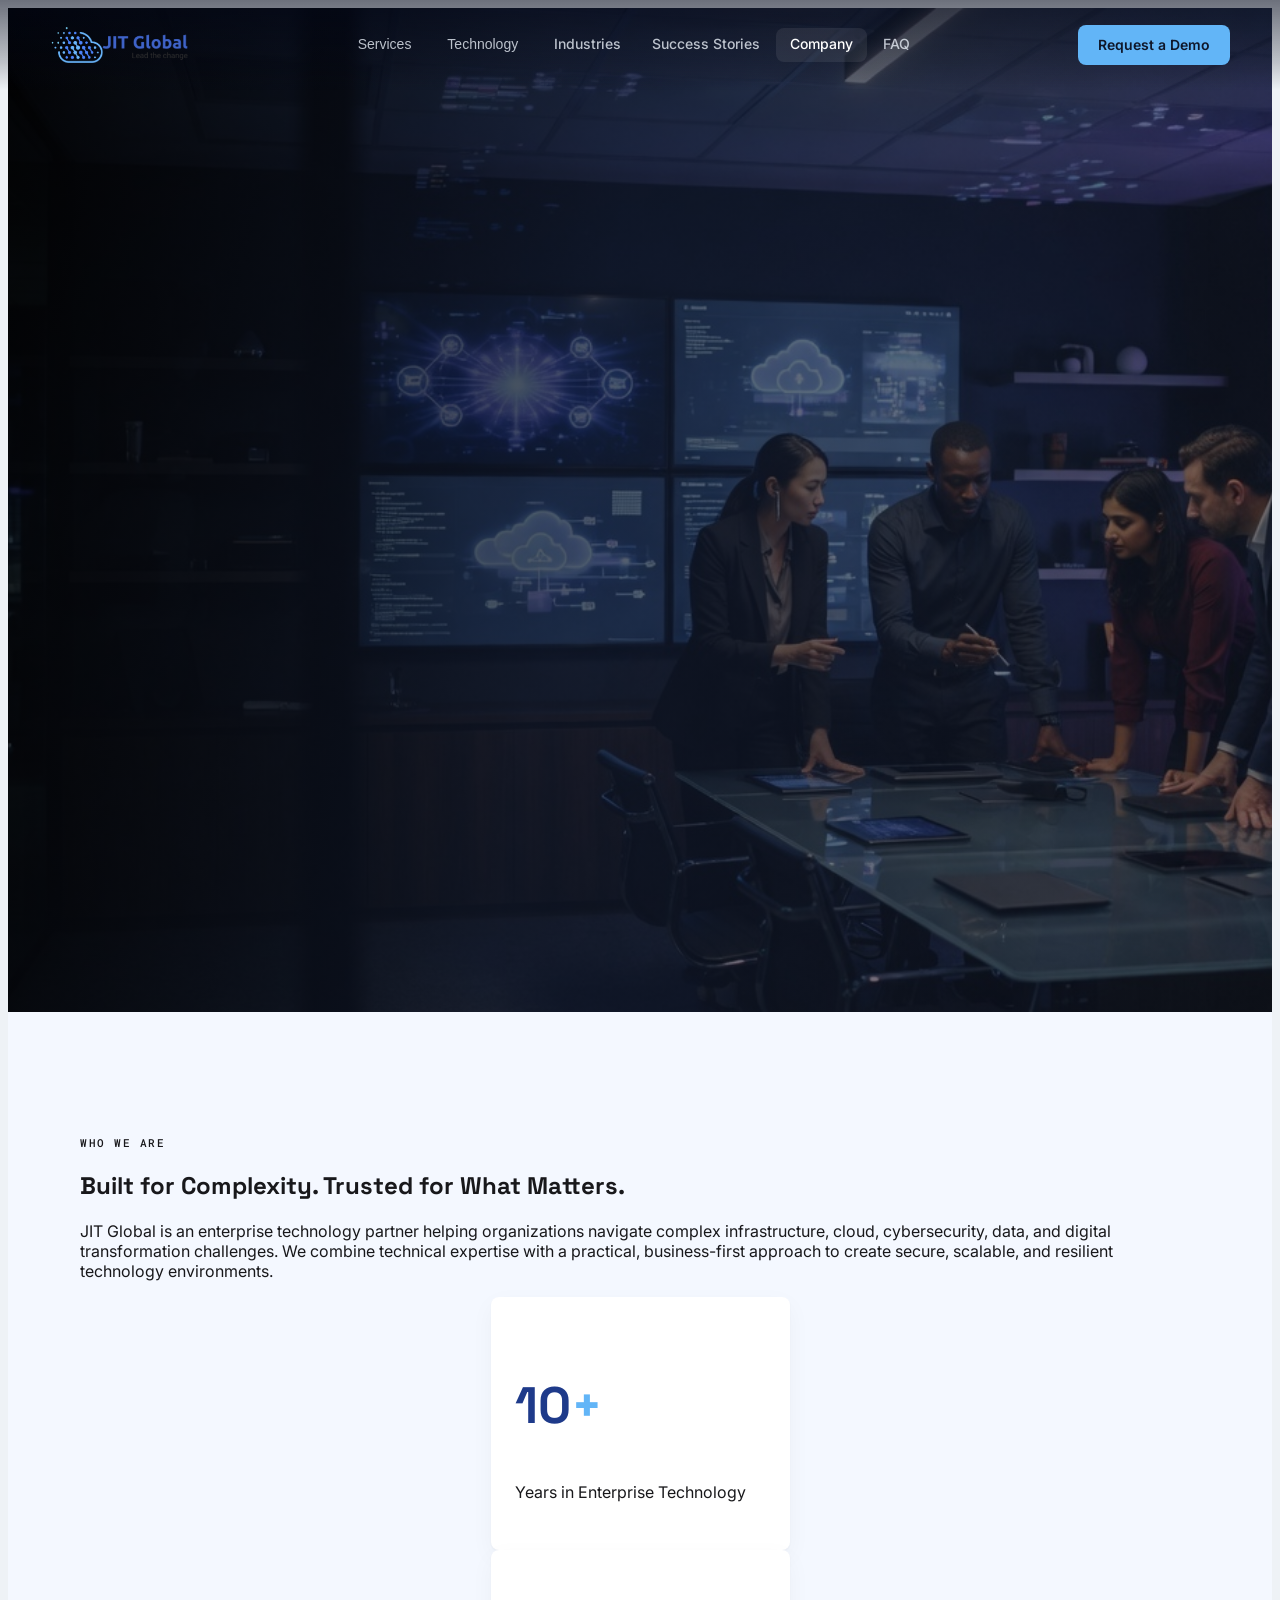
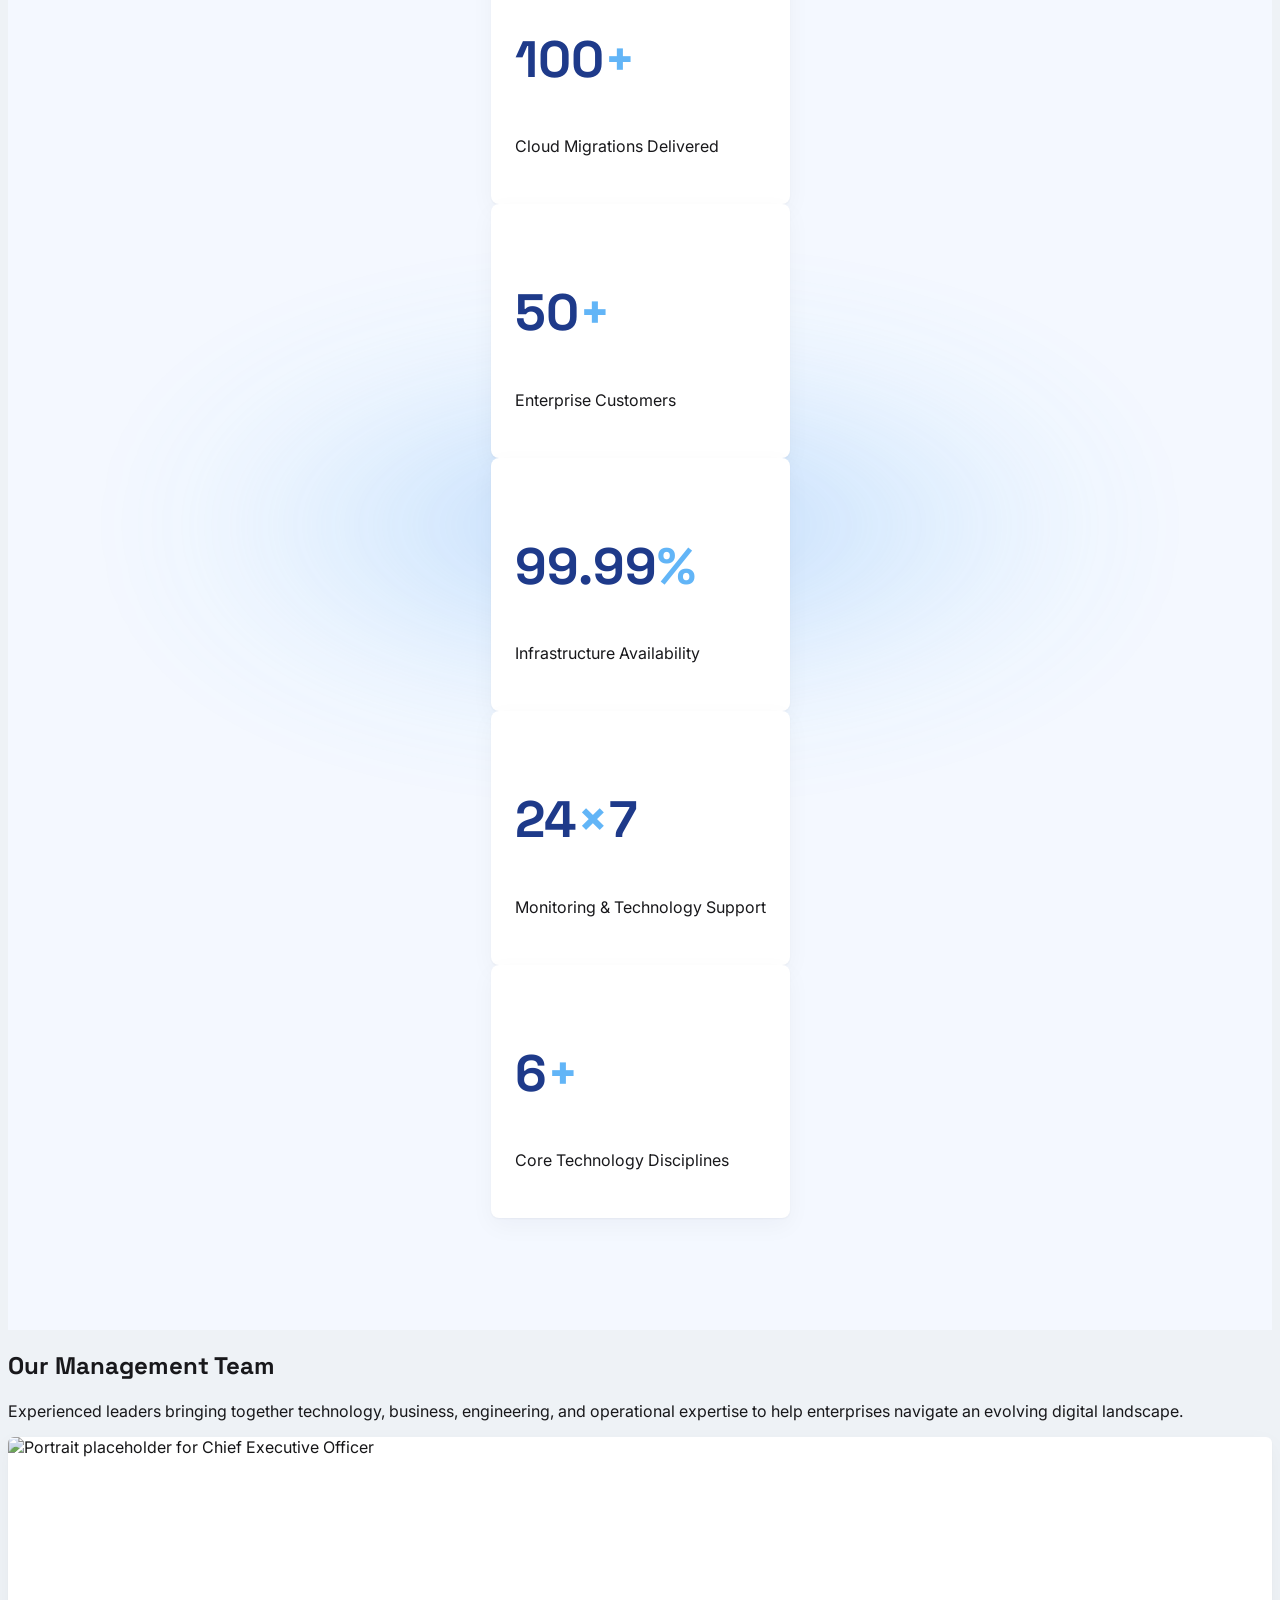
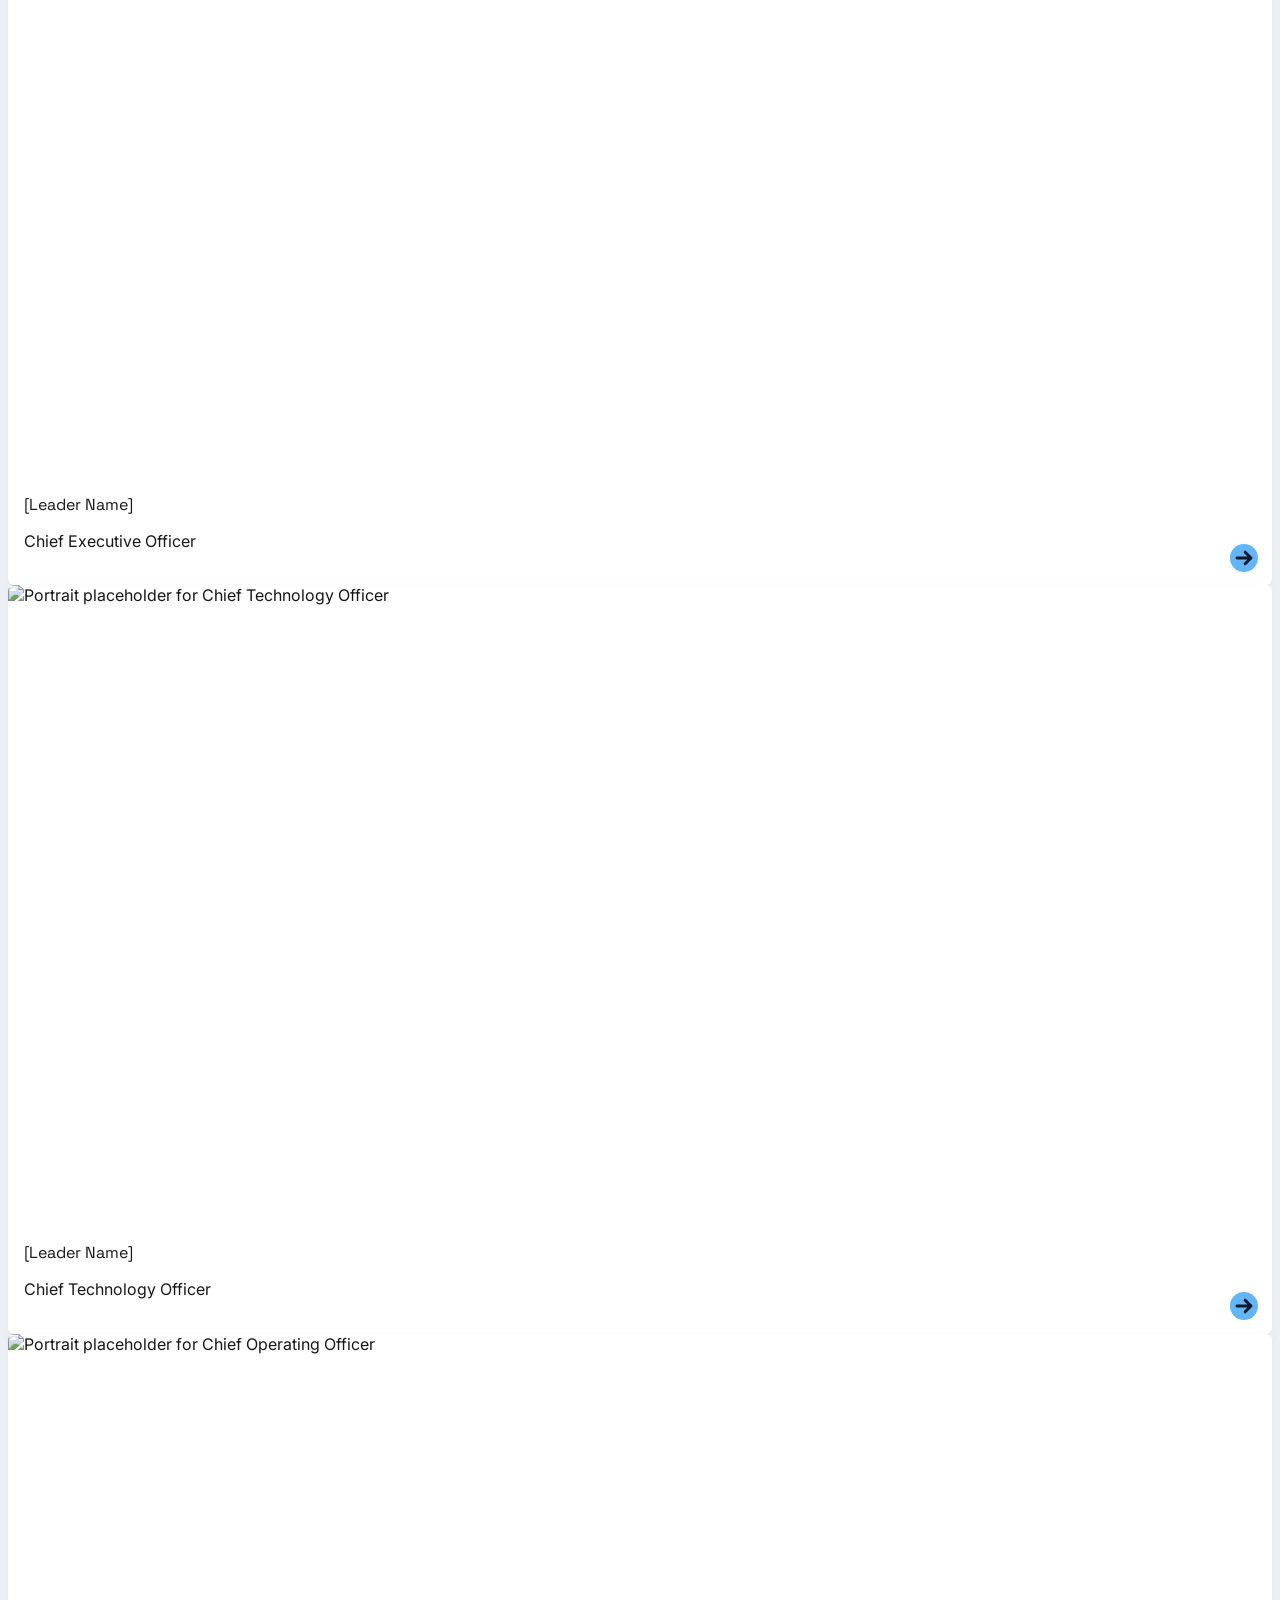
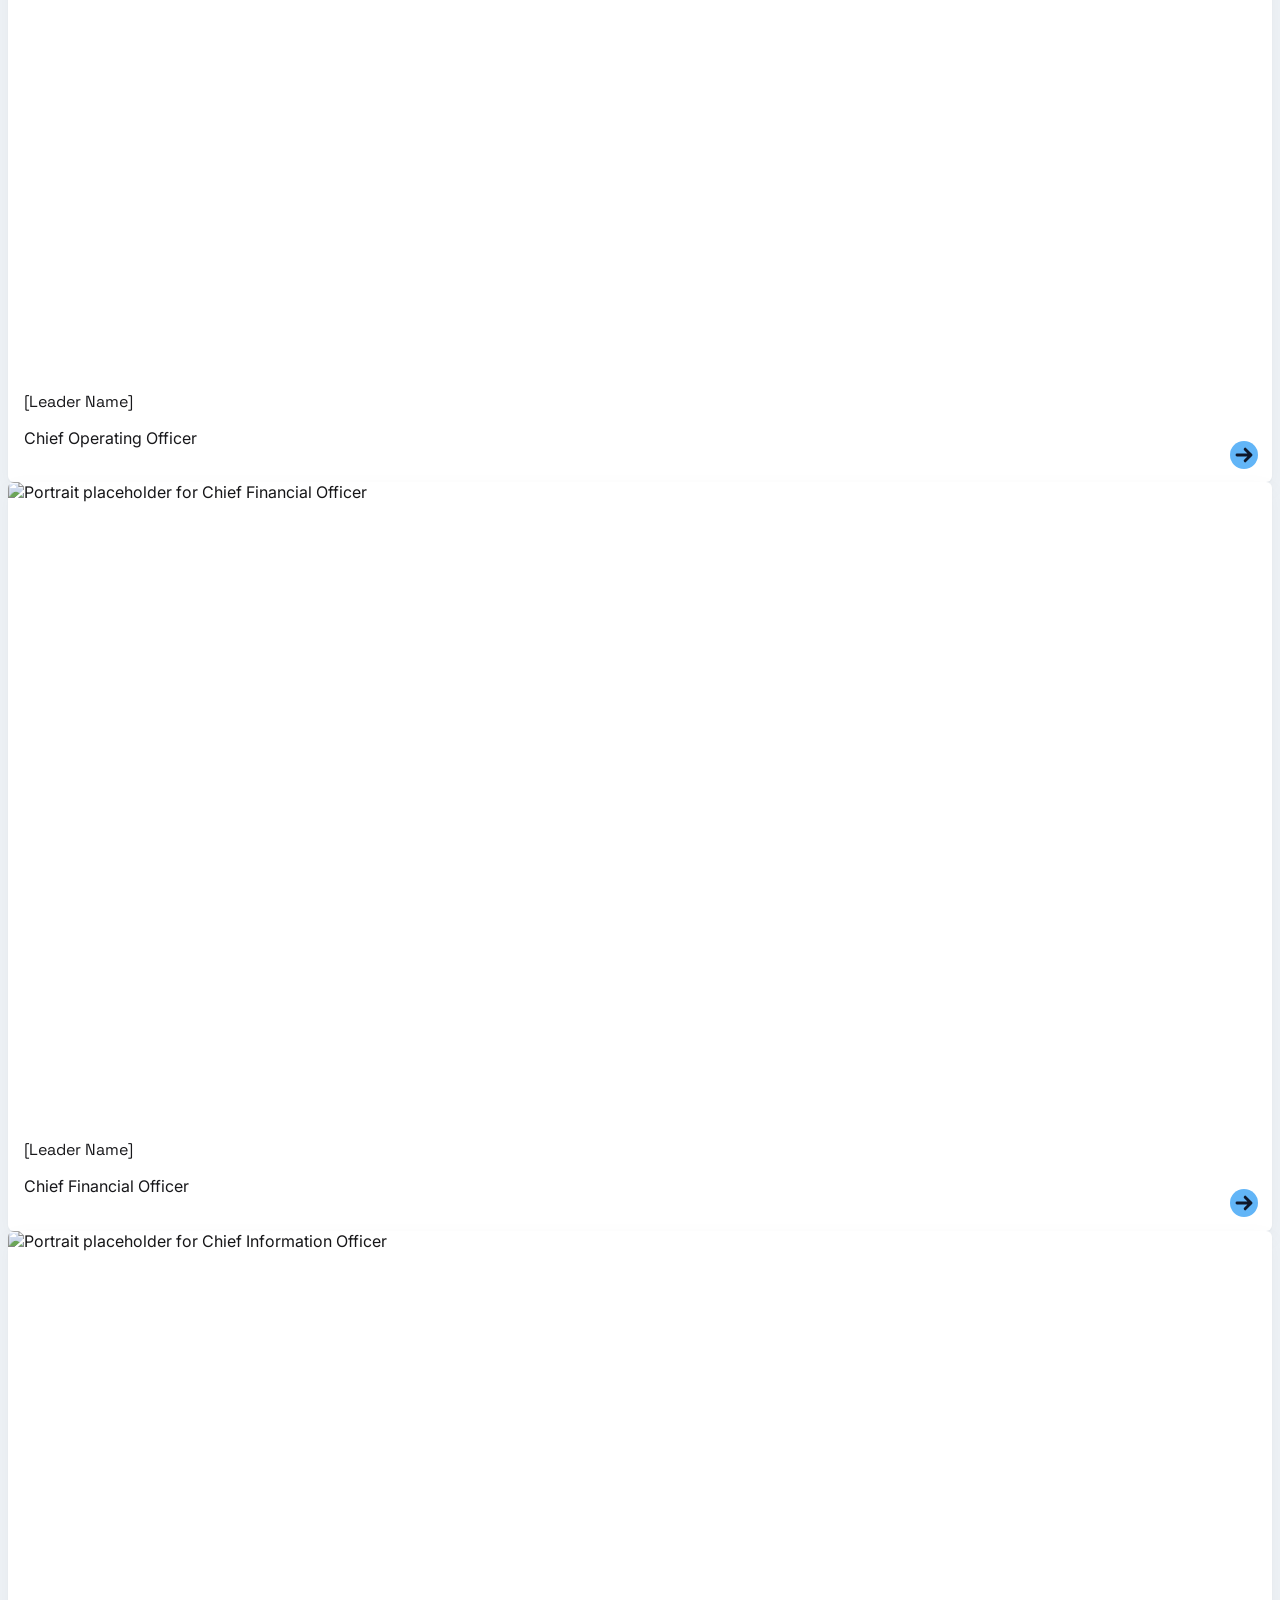
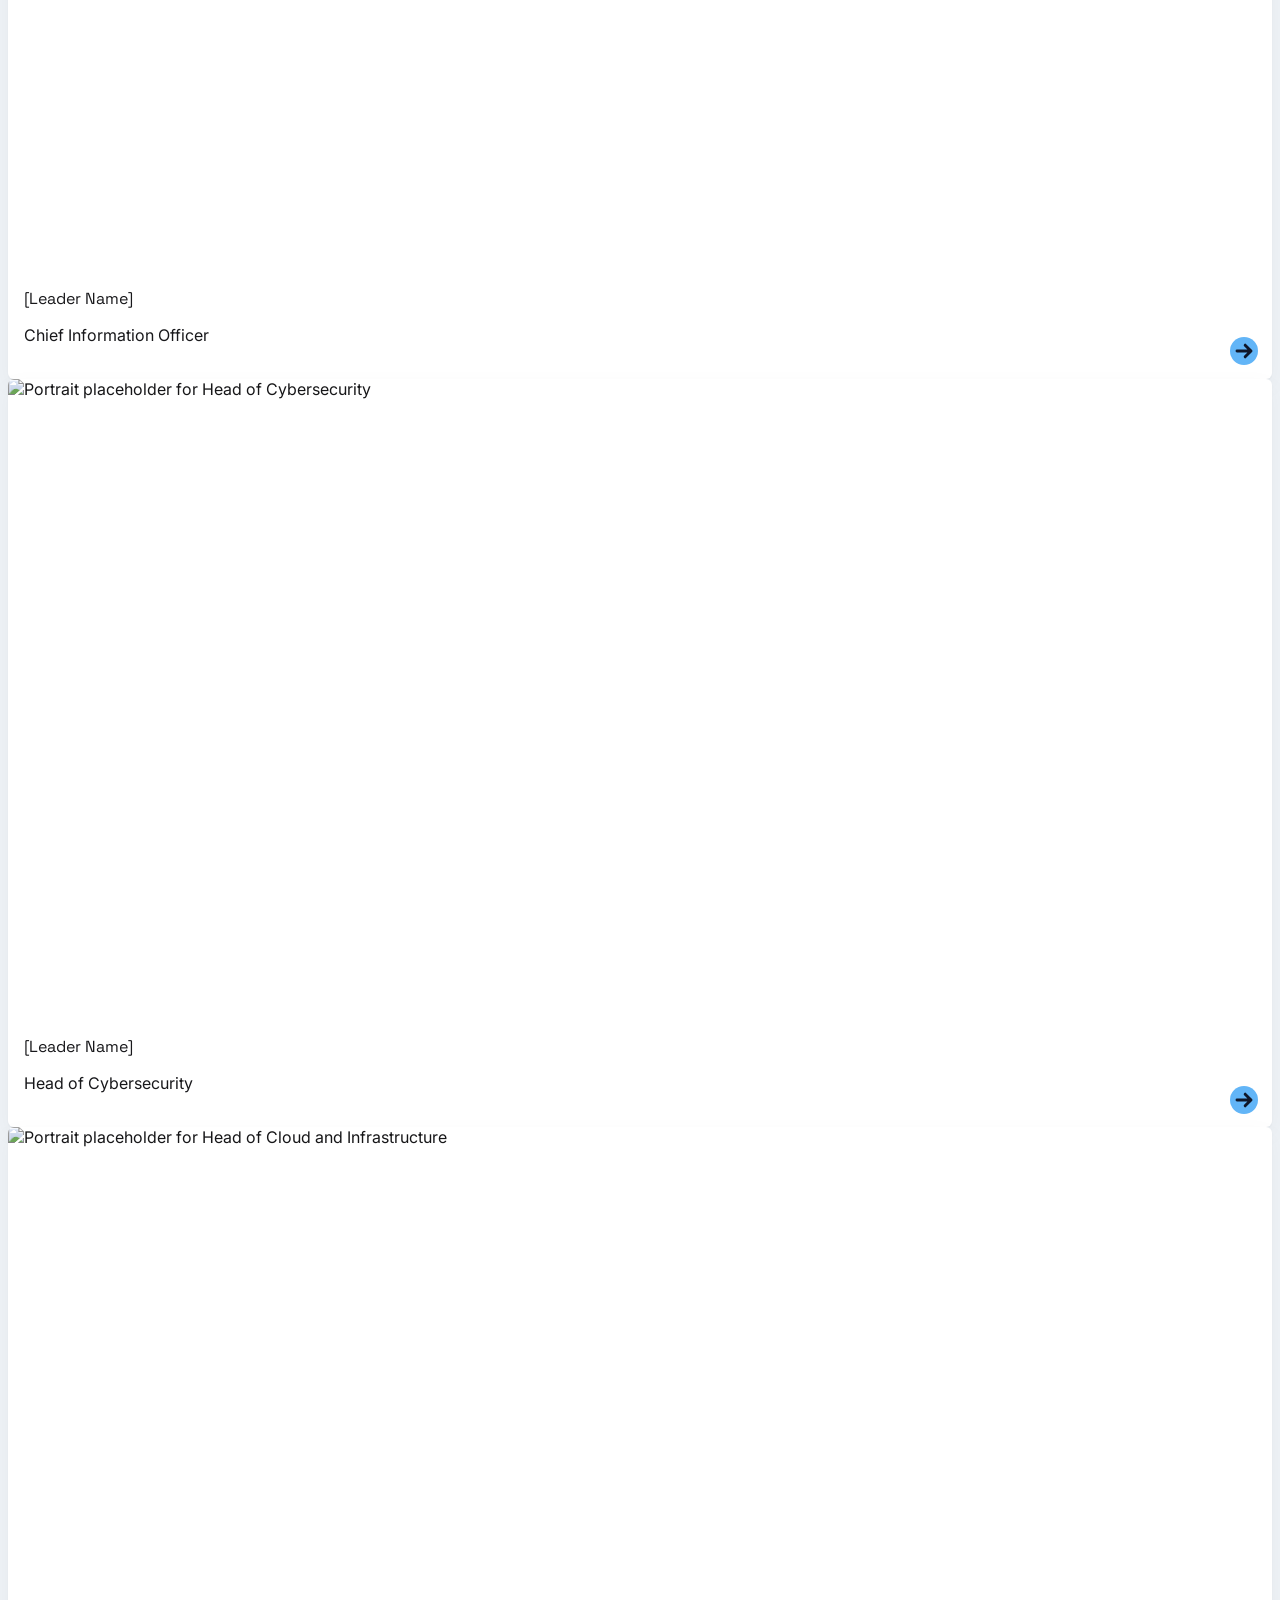
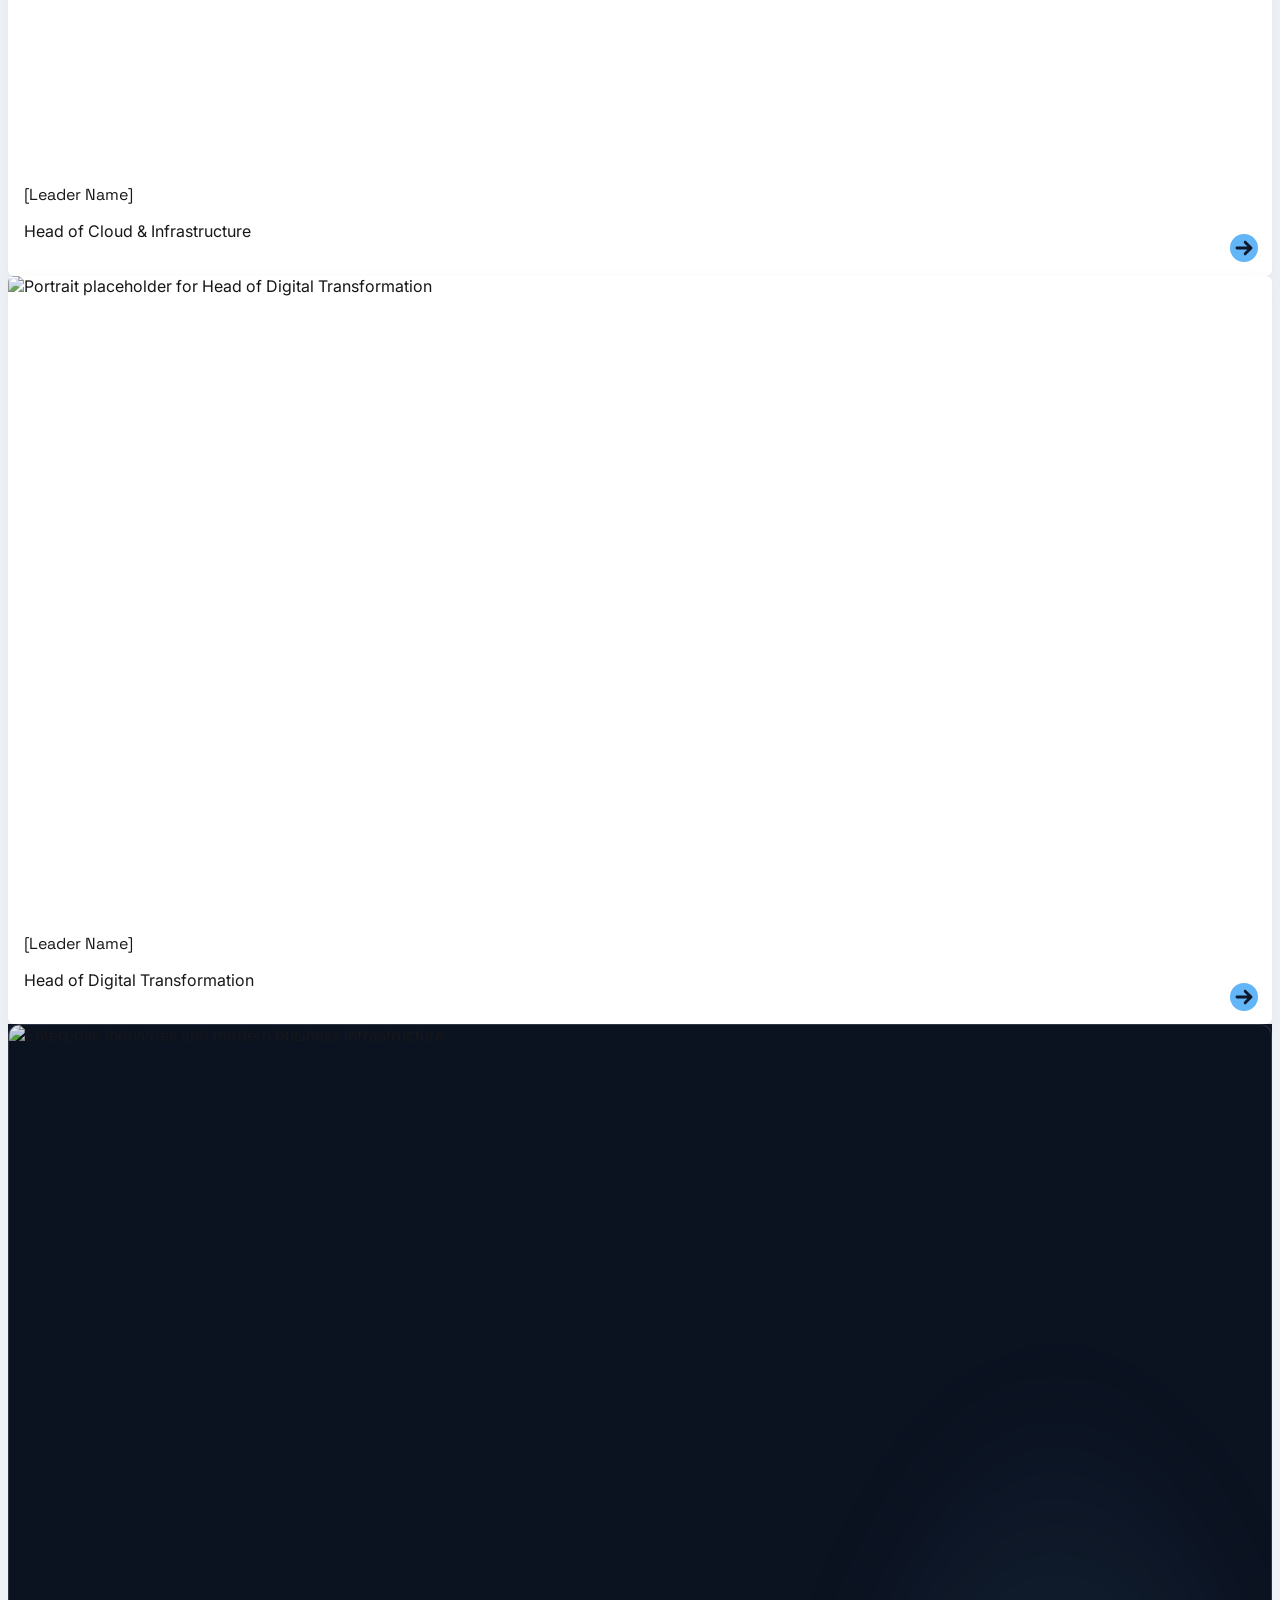
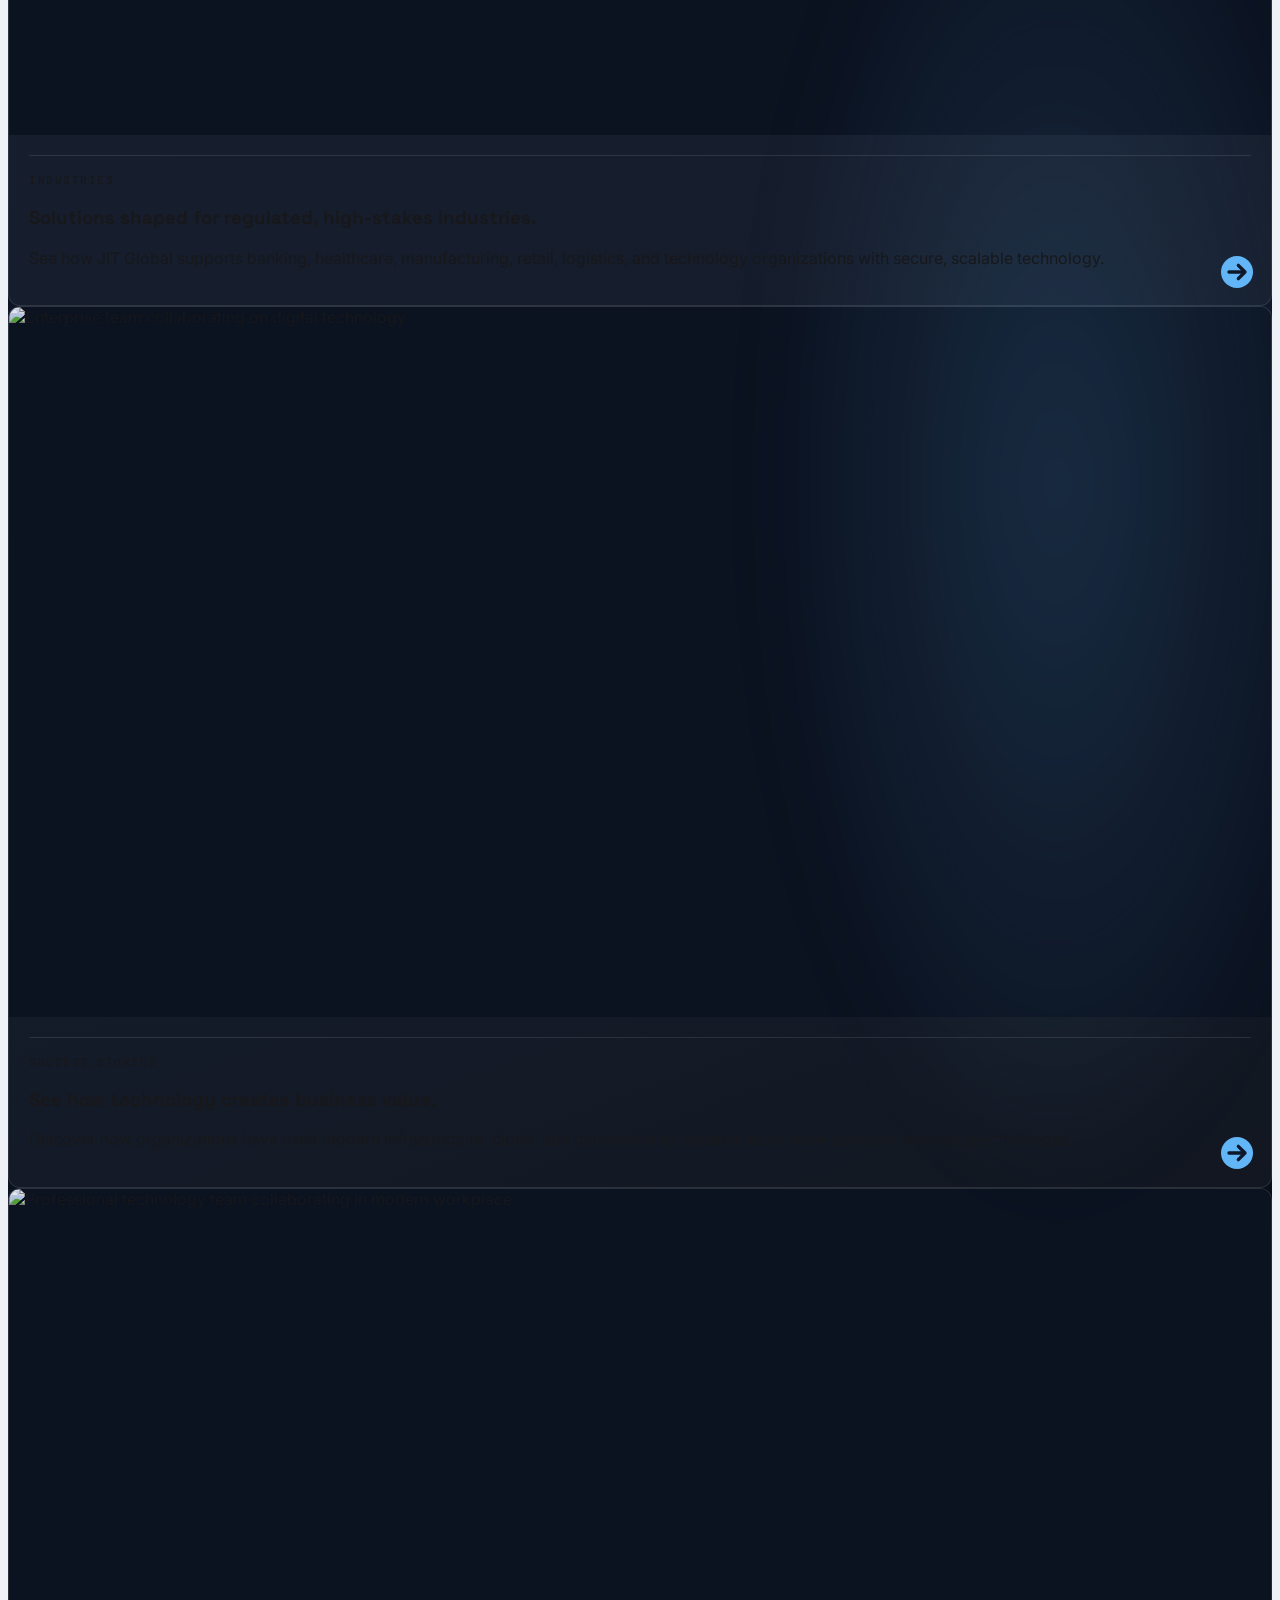
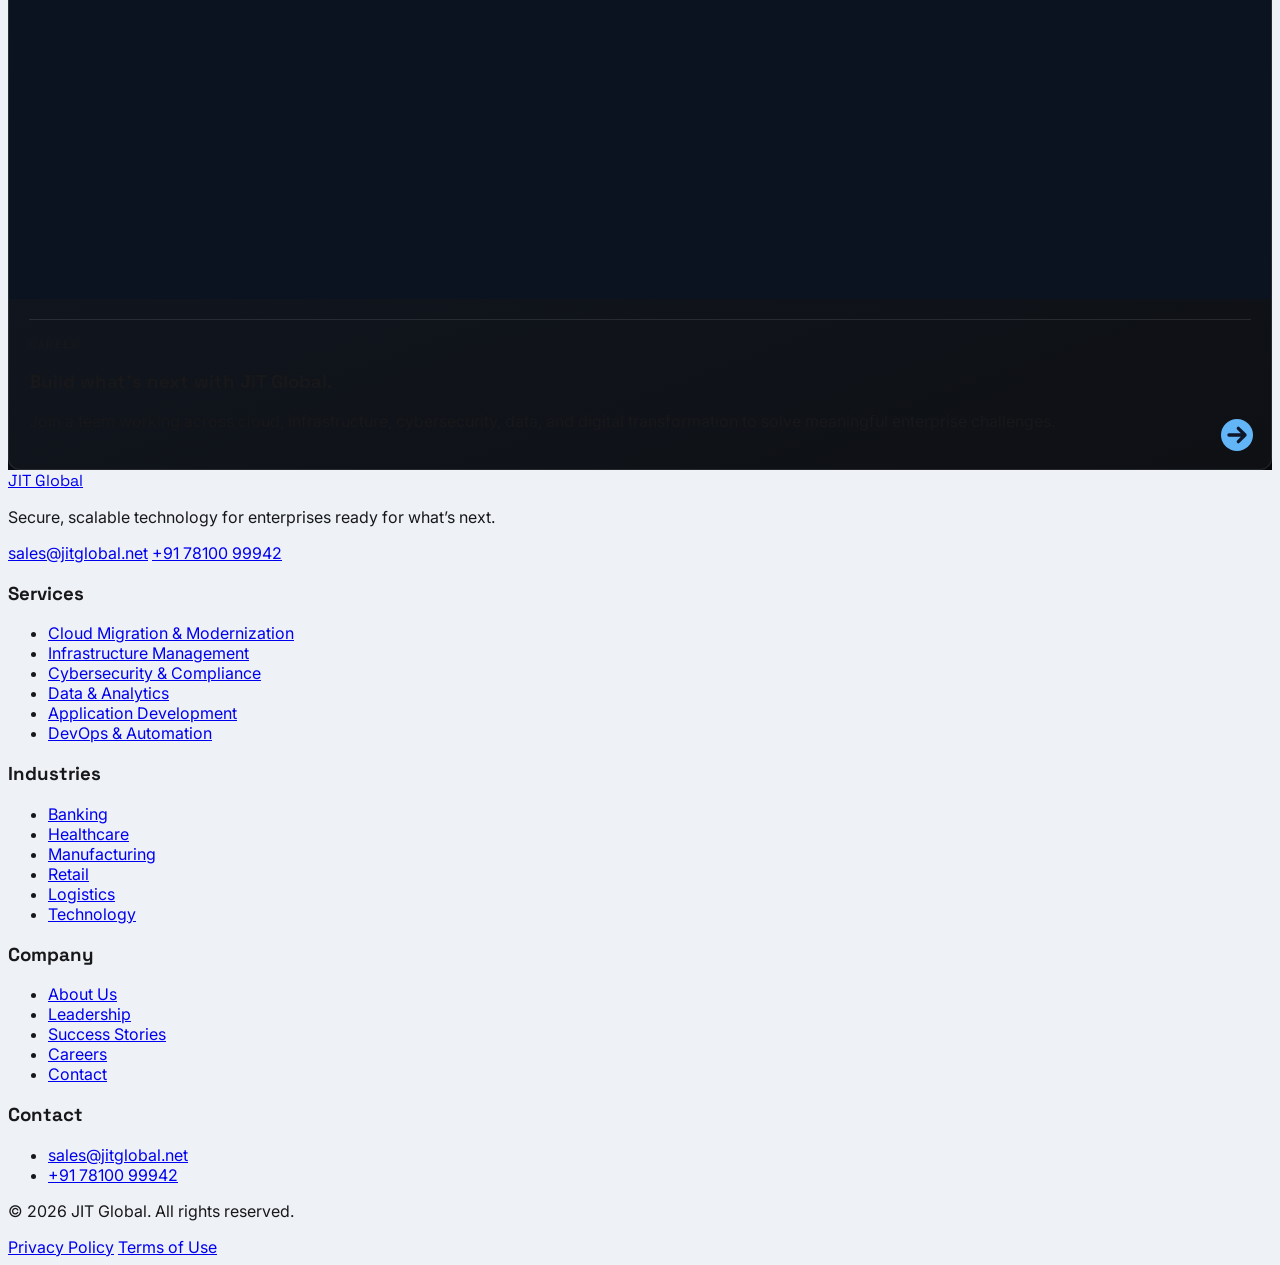
==== about.html @ a35aa620 "Add Technology mega menu and AWS Cloud Solutions page from reference build" ====
<!DOCTYPE html>
<html lang="en" class="scroll-smooth">
<head>
  <meta charset="UTF-8" />
  <meta name="viewport" content="width=device-width, initial-scale=1.0" />
  <title>About Us | JIT Global</title>
  <meta name="description" content="JIT Global helps enterprises modernize infrastructure, strengthen security, embrace cloud technologies, and build scalable digital environments designed for long-term growth." />
  <link rel="canonical" href="about.html" />
  <link rel="preconnect" href="https://fonts.googleapis.com" />
  <link rel="preconnect" href="https://fonts.gstatic.com" crossorigin />
  <link href="https://fonts.googleapis.com/css2?family=Inter:wght@400;500;600;700&family=Roboto+Mono:wght@400;500;600&family=Space+Grotesk:wght@500;600;700&display=swap" rel="stylesheet" />
  <script src="https://cdn.tailwindcss.com"></script>
  <script>
    tailwind.config = {
      theme: {
        extend: {
          colors: {
            accent: { DEFAULT: '#62B5F7', hover: '#4AA3E8' },
            cloud: { deep: '#1E3A8A', dark: '#0F172A' },
            gray: {
              50: '#F4F4F5', 100: '#E4E4E7', 200: '#D4D4D8', 300: '#A1A1AA',
              400: '#71717A', 500: '#52525B', 600: '#3F3F46', 700: '#27272A',
              800: '#18181B', 900: '#09090B',
            },
          },
          fontFamily: {
            display: ['"Space Grotesk"', 'system-ui', 'sans-serif'],
            sans: ['Inter', 'system-ui', 'sans-serif'],
            mono: ['"Roboto Mono"', 'ui-monospace', 'monospace'],
          },
          borderRadius: { btn: '6px', card: '8px' },
          maxWidth: { container: '1120px' },
        },
      },
    };
  </script>
  <style>
    body {
      font-family: Inter, system-ui, sans-serif;
      color: #18181B;
      background: #EEF2F6;
      -webkit-font-smoothing: antialiased;
    }
    h1,h2,h3,.font-display { font-family: "Space Grotesk", system-ui, sans-serif; }
    .eyebrow {
      font-family: "Roboto Mono", ui-monospace, monospace;
      font-size: 11px; font-weight: 500; letter-spacing: 0.14em; text-transform: uppercase;
    }

    #navbar {
      position: fixed; inset-inline: 0; top: 0; z-index: 50; pointer-events: none;
      transition: background .3s, border-color .3s, box-shadow .3s;
      background: transparent; border-bottom: 1px solid transparent;
    }
    #navbar.nav-scrolled {
      background: rgba(15,23,42,0.9); backdrop-filter: blur(14px); -webkit-backdrop-filter: blur(14px);
      border-bottom-color: rgba(98,181,247,0.14);
      box-shadow: 0 8px 28px rgba(2,6,23,0.28);
    }
    #navbar .nav-shell {
      pointer-events: auto; max-width: 1120px; margin: 0 auto; height: 4.15rem;
      padding: 0 1.25rem; display: flex; align-items: center; justify-content: space-between; gap: 1rem;
    }
    #navbar .nav-brand {
      display: inline-flex; align-items: center; gap: .5rem;
      font-family: "Space Grotesk", sans-serif; font-weight: 700; font-size: 1.05rem;
      color: #fff; text-decoration: none;
    }
    #navbar .nav-brand img { height: 2rem; width: auto; }
    #navbar .nav-center { display: none; flex: 1; justify-content: center; }
    #navbar .nav-links { display: inline-flex; align-items: center; gap: .1rem; }
    #navbar .nav-link {
      padding: .45rem .8rem; font-size: .875rem; font-weight: 500; color: rgba(255,255,255,.78);
      text-decoration: none; border-radius: 6px; position: relative;
    }
    #navbar .nav-link:hover { color: #fff; background: rgba(255,255,255,.08); }
    #navbar .nav-link.is-active { color: #fff; font-weight: 600; }
    #navbar .nav-link.is-active::after {
      content: ''; position: absolute; left: .8rem; right: .8rem; bottom: .15rem;
      height: 2px; background: #62B5F7; border-radius: 1px;
    }
    #navbar .nav-actions { display: flex; align-items: center; gap: .5rem; }
    #navbar .nav-ghost {
      display: none; align-items: center; height: 2.35rem; padding: 0 1rem; border-radius: 6px;
      border: 1px solid rgba(255,255,255,.3); font-size: .8125rem; font-weight: 600;
      color: #fff; text-decoration: none;
    }
    #navbar .nav-ghost:hover { border-color: #fff; background: rgba(255,255,255,.06); }
    #navbar .nav-cta {
      display: none; align-items: center; height: 2.35rem; padding: 0 1.1rem; border-radius: 6px;
      background: #62B5F7; color: #0F172A; font-size: .8125rem; font-weight: 600; text-decoration: none;
    }
    #navbar .nav-cta:hover { background: #4AA3E8; }
    #navbar .nav-mobile-toggle {
      display: inline-flex; width: 2.35rem; height: 2.35rem; align-items: center; justify-content: center;
      border-radius: 6px; border: 1px solid rgba(255,255,255,.25); background: transparent; color: #fff; cursor: pointer;
    }
    @media (min-width: 768px) { #navbar .nav-ghost, #navbar .nav-cta { display: inline-flex; } }
    @media (min-width: 1024px) { #navbar .nav-center { display: flex; } #navbar .nav-mobile-toggle { display: none; } }

    #mobile-menu {
      pointer-events: auto; background: #0B1220; border-top: 1px solid rgba(255,255,255,.08);
      max-height: 0; overflow: hidden; opacity: 0; transition: max-height .3s, opacity .25s;
    }
    #mobile-menu.open { max-height: 70vh; opacity: 1; }
    #mobile-menu[hidden] { display: none !important; }
    @media (min-width: 1024px) { #mobile-menu { display: none !important; } }
    #mobile-menu a {
      display: block; padding: .7rem 1.25rem; font-size: .9375rem; font-weight: 500;
      color: rgba(226,232,240,.9); text-decoration: none;
    }
    #mobile-menu a.is-active { color: #62B5F7; }

    .btn-primary {
      display: inline-flex; align-items: center; justify-content: center; gap: .4rem;
      border-radius: 6px; padding: .8rem 1.35rem; font-size: .9rem; font-weight: 600;
      background: #62B5F7; color: #0F172A; text-decoration: none; border: 0; cursor: pointer;
      transition: background .2s, transform .15s;
    }
    .btn-primary:hover { background: #4AA3E8; }
    .btn-outline {
      display: inline-flex; align-items: center; justify-content: center; gap: .4rem;
      border-radius: 6px; padding: .78rem 1.3rem; font-size: .9rem; font-weight: 600;
      background: transparent; color: #fff; border: 1px solid rgba(255,255,255,.4);
      text-decoration: none; cursor: pointer; transition: .2s;
    }
    .btn-outline:hover { border-color: #fff; background: rgba(255,255,255,.06); }
    .btn-primary:focus-visible, .btn-outline:focus-visible, .nav-link:focus-visible, .leader-card:focus-visible, .nav-card:focus-visible {
      outline: 2px solid #62B5F7; outline-offset: 2px;
    }

    /* Hero — padding aligned with homepage cinematic hero */
    .about-hero {
      position: relative;
      display: flex;
      align-items: center;
      overflow: hidden;
      background: #000;
      min-height: min(100vh, 860px);
      min-height: min(100dvh, 860px);
      padding-top: 8rem;
    }
    @media (min-width: 640px) { .about-hero { padding-top: 9rem; } }
    @media (max-width: 1023px) { .about-hero { min-height: auto; } }
    .about-hero-bg {
      position: absolute; inset: 0;
      background:
        linear-gradient(100deg, rgba(0,0,0,.82) 0%, rgba(15,23,42,.7) 45%, rgba(15,23,42,.4) 100%),
        url('about-hero-bg.jpg') center/cover no-repeat;
      transition: transform 8s ease;
    }
    .about-hero:hover .about-hero-bg { transform: scale(1.02); }

    /* Who We Are — icy global background + soft blue aura behind metrics */
    .who-section {
      position: relative;
      overflow: hidden;
      background: #F4F8FF;
      display: flex;
      flex-direction: column;
      align-items: center;
      padding-top: 6rem;
      padding-bottom: 6rem;
    }
    @media (min-width: 640px) {
      .who-section { padding-top: 7rem; padding-bottom: 7rem; }
    }
    .who-glow {
      position: absolute;
      left: 50%;
      top: 58%;
      transform: translate(-50%, -50%);
      width: min(92%, 980px);
      height: 280px;
      border-radius: 9999px;
      background: radial-gradient(ellipse at center, rgba(59,130,246,0.45) 0%, rgba(98,181,247,0.28) 35%, transparent 70%);
      filter: blur(64px);
      opacity: 0.85;
      pointer-events: none;
      z-index: 0;
    }
    @media (min-width: 1024px) {
      .who-glow { height: 340px; filter: blur(80px); }
    }
    .who-inner {
      position: relative;
      z-index: 1;
      width: 100%;
      max-width: 1120px;
      margin: 0 auto;
      padding: 0 1.25rem;
      display: flex;
      flex-direction: column;
      align-items: center;
    }
    .metric-card {
      background: #fff; border-radius: 8px; padding: 2rem 1.5rem;
      box-shadow: 0 1px 2px rgba(15,23,42,.04), 0 8px 24px rgba(15,23,42,.04);
      transition: transform .25s, box-shadow .25s;
      position: relative;
      z-index: 1;
    }
    .metric-card:hover {
      transform: translateY(-3px);
      box-shadow: 0 10px 28px rgba(15,23,42,.08);
    }
    .metric-num {
      font-family: "Space Grotesk", sans-serif;
      font-size: clamp(2.4rem, 4vw, 3.25rem); font-weight: 700; line-height: 1;
      color: #1E3A8A;
    }
    .metric-num .accent { color: #62B5F7; }

    /* Leadership */
    .leader-card {
      background: #fff; border-radius: 6px; overflow: hidden;
      box-shadow: 0 1px 2px rgba(15,23,42,.04), 0 8px 24px rgba(15,23,42,.04);
      position: relative; text-decoration: none; color: inherit;
      display: block; transition: transform .25s, box-shadow .25s;
    }
    .leader-card:hover {
      transform: translateY(-3px);
      box-shadow: 0 12px 28px rgba(15,23,42,.1);
    }
    .leader-card img {
      width: 100%; aspect-ratio: 4/5; object-fit: cover; display: block;
      filter: grayscale(0.35) contrast(1.02);
      transition: transform .4s ease, filter .3s;
    }
    .leader-card:hover img { transform: scale(1.03); filter: grayscale(0.15); }
    .leader-meta { padding: 1rem 1rem 1.15rem; }
    .leader-arrow {
      position: absolute; right: .85rem; bottom: .85rem;
      width: 1.75rem; height: 1.75rem; border-radius: 9999px;
      background: #62B5F7; color: #0F172A;
      display: flex; align-items: center; justify-content: center;
      transition: transform .2s;
    }
    .leader-card:hover .leader-arrow { transform: translateX(2px); }

    /* Nav cards — dark theme */
    .nav-cards-section {
      background: linear-gradient(160deg, #0F172A 0%, #0B1220 55%, #05070B 100%);
      position: relative; overflow: hidden;
    }
    .nav-cards-section::before {
      content: ''; position: absolute; width: 50%; height: 60%; right: -8%; top: 10%;
      background: radial-gradient(ellipse at center, rgba(98,181,247,.16), transparent 65%);
      filter: blur(40px); pointer-events: none;
    }
    .nav-card {
      background: rgba(255,255,255,.04); border: 1px solid rgba(255,255,255,.1);
      border-radius: 12px; overflow: hidden;
      text-decoration: none; color: inherit; display: flex; flex-direction: column;
      transition: transform .25s, border-color .25s, box-shadow .25s, background .25s;
    }
    .nav-card:hover {
      transform: translateY(-3px);
      border-color: rgba(98,181,247,.4);
      background: rgba(255,255,255,.06);
      box-shadow: 0 16px 40px rgba(0,0,0,.3);
    }
    .nav-card .nav-card-img {
      aspect-ratio: 16/9; overflow: hidden; background: #0B1220;
    }
    .nav-card .nav-card-img img {
      width: 100%; height: 100%; object-fit: cover; display: block;
      transition: transform .4s ease; opacity: .9;
    }
    .nav-card:hover .nav-card-img img { transform: scale(1.03); opacity: 1; }
    .nav-card-body { padding: 1.25rem 1.25rem 1.35rem; position: relative; flex: 1; }
    .nav-card-body::before {
      content: ''; display: block; height: 1px; background: rgba(255,255,255,.1); margin: 0 0 1rem;
    }
    .nav-card-arrow {
      position: absolute; right: 1.1rem; bottom: 1.1rem;
      width: 2rem; height: 2rem; border-radius: 9999px;
      background: #62B5F7; color: #0F172A;
      display: flex; align-items: center; justify-content: center;
      transition: transform .2s;
    }
    .nav-card:hover .nav-card-arrow { transform: translateX(3px); }

    .reveal { opacity: 0; transform: translateY(16px); transition: opacity .5s ease, transform .5s ease; }
    .reveal.visible { opacity: 1; transform: none; }
    @media (prefers-reduced-motion: reduce) {
      .reveal { opacity: 1; transform: none; transition: none; }
      .about-hero:hover .about-hero-bg { transform: none; }
    }
      /* === SHARED HOMEPAGE NAV (replicate across pages) === */
    #navbar {
      position: fixed;
      inset-inline: 0;
      top: 0;
      z-index: 50;
      pointer-events: none;
      background: transparent;
      border: 0;
      padding: 0;
      transition: background 0.3s ease, border-color 0.3s ease, box-shadow 0.3s ease;
    }
    #navbar.nav-scrolled {
      background: rgba(15, 23, 42, 0.88);
      backdrop-filter: blur(16px) saturate(160%);
      -webkit-backdrop-filter: blur(16px) saturate(160%);
      border-bottom: 1px solid rgba(98, 181, 247, 0.16);
      box-shadow: 0 8px 32px rgba(2, 6, 23, 0.35);
    }
    #navbar.nav-top:not(.nav-scrolled) {
      background: linear-gradient(180deg, rgba(2, 6, 23, 0.55) 0%, rgba(2, 6, 23, 0.2) 70%, transparent 100%);
    }
    #navbar .nav-shell {
      pointer-events: auto;
      max-width: 1180px;
      margin: 0 auto;
      padding: 0.55rem 1.25rem;
      display: flex;
      align-items: center;
      justify-content: space-between;
      gap: 1rem;
      position: relative;
      height: 4.5rem;
      min-height: 4.5rem;
    }
    #navbar .nav-brand {
      display: inline-flex;
      align-items: center;
      flex-shrink: 0;
      text-decoration: none;
      line-height: 0;
      background: none;
      border: 0;
      padding: 0;
      position: relative;
      z-index: 2;
      transition: opacity 0.2s ease, transform 0.2s ease, filter 0.2s ease;
    }
    #navbar .nav-brand:hover {
      opacity: 1;
      transform: scale(1.04);
      filter: brightness(1.12);
    }
    #navbar .nav-brand:focus-visible {
      outline: 2px solid #62B5F7;
      outline-offset: 4px;
      border-radius: 8px;
    }
    #navbar .nav-brand img {
      height: 8rem;
      width: auto;
      max-width: 8.75rem;
      object-fit: contain;
      display: block;
      margin-top: -1.55rem;
      margin-bottom: -1.55rem;
    }
    @media (max-width: 640px) {
      #navbar .nav-shell { height: 4.15rem; min-height: 4.15rem; padding: 0.4rem 1rem; }
      #navbar .nav-brand img {
        height: 6.5rem;
        max-width: 7.25rem;
        margin-top: -1.05rem;
        margin-bottom: -1.05rem;
      }
    }
    #navbar .nav-center {
      display: none;
      flex: 1;
      justify-content: center;
      min-width: 0;
    }
    #navbar .nav-links {
      display: inline-flex;
      align-items: center;
      gap: 0.1rem;
    }
    #navbar .nav-link {
      display: inline-flex;
      align-items: center;
      gap: 0.35rem;
      padding: 0.55rem 0.9rem;
      font-size: 0.875rem;
      font-weight: 500;
      line-height: 1.2;
      color: rgba(226, 232, 240, 0.82);
      border-radius: 0.5rem;
      white-space: nowrap;
      transition: color 0.2s, background 0.2s;
      background: transparent;
      border: 0;
      cursor: pointer;
      text-decoration: none;
    }
    #navbar .nav-link:hover,
    #navbar .nav-link.nav-active,
    #navbar .nav-item.is-open > .nav-link {
      color: #fff;
      background: rgba(255,255,255,0.08);
    }
    #navbar .nav-actions {
      display: flex;
      align-items: center;
      gap: 0.4rem;
      flex-shrink: 0;
    }
    #navbar .nav-cta {
      display: none;
      align-items: center;
      justify-content: center;
      height: 2.5rem;
      padding: 0 1.25rem;
      border-radius: 0.5rem;
      background: #62B5F7;
      color: #0F172A;
      font-size: 0.875rem;
      font-weight: 600;
      text-decoration: none;
      transition: background 0.2s, transform 0.15s;
      white-space: nowrap;
    }
    #navbar .nav-cta:hover { background: #4AA3E8; }
    #navbar .nav-mobile-toggle {
      display: inline-flex;
      align-items: center;
      justify-content: center;
      width: 2.5rem;
      height: 2.5rem;
      border-radius: 0.5rem;
      color: #fff;
      background: rgba(255,255,255,0.06);
      border: 1px solid rgba(255,255,255,0.1);
      cursor: pointer;
    }
    #navbar .nav-mobile-toggle:hover { background: rgba(255,255,255,0.12); }
    @media (min-width: 768px) {
      #navbar .nav-cta { display: inline-flex; }
    }
    @media (min-width: 1024px) {
      #navbar .nav-center { display: flex; }
      #navbar .nav-mobile-toggle { display: none; }
      #navbar .nav-shell { padding: 0.55rem 1.5rem; height: 4.5rem; min-height: 4.5rem; }
    }
    #navbar .nav-item { position: relative; }
    .mega-panel {
      position: absolute;
      left: 50%;
      top: calc(100% + 0.75rem);
      transform: translateX(-35%) translateY(10px) scale(0.98);
      width: min(42rem, calc(100vw - 2rem));
      opacity: 0;
      pointer-events: none;
      transition: opacity 0.25s ease, transform 0.25s ease;
      z-index: 80;
    }
    .nav-item.is-open .mega-panel,
    .nav-item:hover .mega-panel {
      opacity: 1;
      pointer-events: auto;
      transform: translateX(-35%) translateY(0) scale(1);
    }
    .nav-item.is-open .nav-chev,
    .nav-item:hover .nav-chev { transform: rotate(180deg); }
    .mega-inner {
      background: #0B1220;
      border: 1px solid rgba(255,255,255,0.1);
      border-radius: 1.25rem;
      box-shadow: 0 24px 60px rgba(2, 6, 23, 0.55);
      overflow: hidden;
      color: #fff;
    }
    .mega-grid {
      display: grid;
      grid-template-columns: 1fr 1fr 1.15fr;
      gap: 0;
      padding: 1.5rem;
    }
    @media (max-width: 900px) {
      .mega-grid { grid-template-columns: 1fr; gap: 1rem; }
    }
    .mega-col {
      display: flex;
      flex-direction: column;
      padding: 0 1.15rem;
      min-width: 0;
    }
    .mega-col + .mega-col { border-left: 1px solid rgba(255,255,255,0.08); }
    .mega-col .mega-label {
      font-size: 0.7rem;
      letter-spacing: 0.08em;
      text-transform: uppercase;
      color: rgba(148,163,184,0.8);
      margin-bottom: 0.65rem;
      font-weight: 500;
    }
    .mega-col a.mega-simple {
      display: block;
      font-size: 0.875rem;
      font-weight: 500;
      color: rgba(226,232,240,0.65);
      text-decoration: none;
      padding: 0.3rem 0;
      transition: color 0.15s;
    }
    .mega-col a.mega-simple:hover,
    .mega-col a.mega-simple.is-current { color: #62B5F7; }
    .mega-featured {
      display: flex;
      flex-direction: column;
      justify-content: space-between;
      min-height: 11rem;
      border-radius: 1rem;
      padding: 1.15rem;
      text-decoration: none;
      border: 1px solid rgba(98,181,247,0.35);
      background:
        radial-gradient(ellipse 80% 70% at 0% 0%, rgba(98,181,247,0.18), transparent 55%),
        #0F172A;
      transition: border-color 0.2s, transform 0.2s;
    }
    .mega-featured:hover {
      border-color: rgba(98,181,247,0.6);
      transform: translateY(-2px);
    }
    .mega-featured .badge {
      display: inline-flex;
      align-self: flex-start;
      border-radius: 9999px;
      border: 1px solid rgba(98,181,247,0.35);
      background: rgba(15,23,42,0.8);
      color: #62B5F7;
      font-size: 0.65rem;
      font-weight: 600;
      padding: 0.2rem 0.55rem;
      margin-bottom: 0.75rem;
    }
    .mega-featured h4 {
      font-family: "Space Grotesk", system-ui, sans-serif;
      font-size: 0.9rem;
      font-weight: 600;
      color: #fff;
      margin-bottom: 0.4rem;
    }
    .mega-featured p {
      font-size: 0.78rem;
      color: rgba(226,232,240,0.6);
      line-height: 1.45;
      margin: 0;
    }
    .mega-featured .mega-cta {
      margin-top: 1rem;
      display: inline-flex;
      align-items: center;
      gap: 0.3rem;
      font-size: 0.8rem;
      font-weight: 600;
      color: #62B5F7;
    }
    #mobile-menu {
      pointer-events: auto;
      width: 100%;
      border-top: 1px solid rgba(255,255,255,0.08);
      background: rgba(11, 18, 32, 0.98);
      backdrop-filter: blur(16px);
      -webkit-backdrop-filter: blur(16px);
      max-height: 0;
      overflow: hidden;
      opacity: 0;
      transition: max-height 0.35s ease, opacity 0.25s ease;
    }
    #mobile-menu.open {
      max-height: min(70vh, 520px);
      opacity: 1;
    }
    #mobile-menu[hidden] { display: none !important; }
    @media (min-width: 1024px) {
      #mobile-menu { display: none !important; }
    }
    #mobile-menu .mobile-link {
      display: block;
      border-radius: 0.75rem;
      padding: 0.65rem 0.85rem;
      font-size: 0.9375rem;
      font-weight: 500;
      color: rgba(226,232,240,0.9);
      text-decoration: none;
      transition: background 0.15s, color 0.15s;
    }
    #mobile-menu .mobile-link:hover {
      background: rgba(255,255,255,0.06);
      color: #fff;
    }
    #mobile-menu .mobile-section-label {
      padding: 0.5rem 0.85rem 0.25rem;
      font-family: "Roboto Mono", ui-monospace, monospace;
      font-size: 10px;
      letter-spacing: 0.12em;
      text-transform: uppercase;
      color: rgba(148,163,184,0.65);
    }
    #mobile-menu details.mobile-acc > summary {
      list-style: none;
      cursor: pointer;
      display: flex;
      align-items: center;
      justify-content: space-between;
      border-radius: 0.75rem;
      padding: 0.65rem 0.85rem;
      font-size: 0.9375rem;
      font-weight: 500;
      color: #fff;
    }
    #mobile-menu details.mobile-acc > summary::-webkit-details-marker { display: none; }
    #mobile-menu details.mobile-acc[open] > summary .nav-chev { transform: rotate(180deg); }
    #mobile-menu .mobile-acc-body {
      margin-left: 0.85rem;
      padding: 0.25rem 0 0.5rem 0.85rem;
      border-left: 1px solid rgba(255,255,255,0.1);
      display: flex;
      flex-direction: column;
      gap: 0.15rem;
    }
    /* === END SHARED NAV === */

  </style>
</head>
<body>
  <header id="navbar" class="nav-top">
    <div class="nav-shell">
      <a href="index.html" class="nav-brand" aria-label="JIT Global home" title="JIT Global — Home">
        <img src="logo.png" alt="JIT Global" width="140" height="140" decoding="async" />
      </a>
      <div class="nav-center">
        <nav class="nav-links" aria-label="Primary">
          <div class="nav-item" id="nav-services">
            <button type="button" class="nav-link" aria-expanded="false" aria-controls="services-mega" id="services-mega-btn">
              Services
              <svg class="h-3.5 w-3.5 opacity-70 transition-transform nav-chev" fill="none" viewBox="0 0 24 24" stroke="currentColor" stroke-width="2" aria-hidden="true"><path stroke-linecap="round" stroke-linejoin="round" d="M19 9l-7 7-7-7"/></svg>
            </button>
            <div id="services-mega" class="mega-panel" role="region" aria-labelledby="services-mega-btn">
              <div class="mega-inner">
                <div class="mega-grid">
                  <div class="mega-col" style="padding-left:0">
                    <p class="mega-label">Cloud &amp; infrastructure</p>
                    <a href="cloud-migration-modernization.html" class="mega-simple">Cloud Migration &amp; Modernization</a>
                    <a href="index.html#svc-infra" class="mega-simple">Cloud Infrastructure Management</a>
                    <a href="index.html#svc-security" class="mega-simple">Cybersecurity &amp; Compliance</a>
                  </div>
                  <div class="mega-col">
                    <p class="mega-label">Data, apps &amp; delivery</p>
                    <a href="index.html#svc-data" class="mega-simple">Data Engineering &amp; Analytics</a>
                    <a href="index.html#svc-apps" class="mega-simple">Application Development &amp; Integration</a>
                    <a href="index.html#svc-devops" class="mega-simple">DevOps &amp; Automation</a>
                  </div>
                  <div class="mega-col" style="padding-right:0">
                    <a href="index.html#cta" class="mega-featured">
                      <div>
                        <span class="badge">Free assessment</span>
                        <h4>Secure cloud. Zero drama.</h4>
                        <p>Get a free infrastructure review and a clear path to modernize without downtime.</p>
                      </div>
                      <span class="mega-cta">Request a Demo <span aria-hidden="true">↗</span></span>
                    </a>
                  </div>
                </div>
              </div>
            </div>
          </div>
                    <div class="nav-item" id="nav-technology">
            <button type="button" class="nav-link" aria-expanded="false" aria-controls="technology-mega" id="technology-mega-btn">
              Technology
              <svg class="h-3.5 w-3.5 opacity-70 transition-transform nav-chev" fill="none" viewBox="0 0 24 24" stroke="currentColor" stroke-width="2" aria-hidden="true"><path stroke-linecap="round" stroke-linejoin="round" d="M19 9l-7 7-7-7"/></svg>
            </button>
            <div id="technology-mega" class="mega-panel mega-panel-tech" role="region" aria-labelledby="technology-mega-btn">
              <div class="mega-inner">
                <div class="mega-grid mega-grid-tech">
                  <div class="mega-col" style="padding-left:0">
                    <p class="mega-label">Cloud Platforms</p>
                    <a href="aws.html" class="mega-simple">AWS</a>
                    <a href="#" class="mega-simple">Microsoft Azure</a>
                    <a href="#" class="mega-simple">Google Cloud</a>
                  </div>
                  <div class="mega-col">
                    <p class="mega-label">AI &amp; Data</p>
                    <a href="#" class="mega-simple">AI &amp; Machine Learning</a>
                    <a href="#" class="mega-simple">Big Data &amp; Analytics</a>
                  </div>
                  <div class="mega-col">
                    <p class="mega-label">Application Technologies</p>
                    <a href="#" class="mega-simple">Programming Languages</a>
                    <a href="#" class="mega-simple">Application Development</a>
                  </div>
                  <div class="mega-col" style="padding-right:0">
                    <p class="mega-label">Modern Infrastructure</p>
                    <a href="#" class="mega-simple">Containers &amp; Kubernetes</a>
                    <a href="#" class="mega-simple">DevOps &amp; CI/CD</a>
                  </div>
                </div>
              </div>
            </div>
          </div>          <a href="index.html#industries" class="nav-link">Industries</a>
          <a href="success-stories.html" class="nav-link">Success Stories</a>
          <a href="about.html" class="nav-link nav-active">Company</a>
          <a href="index.html#faq" class="nav-link">FAQ</a>
        </nav>
      </div>
      <div class="nav-actions">
        <a href="index.html#cta" class="nav-cta">Request a Demo</a>
        <button type="button" id="menu-toggle" class="nav-mobile-toggle" aria-controls="mobile-menu" aria-expanded="false" aria-label="Toggle menu">
          <svg id="icon-open" class="h-5 w-5" fill="none" viewBox="0 0 24 24" stroke="currentColor" stroke-width="1.75" aria-hidden="true"><path stroke-linecap="round" stroke-linejoin="round" d="M4 6h16M4 12h16M4 18h16"/></svg>
          <svg id="icon-close" class="h-5 w-5 hidden" fill="none" viewBox="0 0 24 24" stroke="currentColor" stroke-width="1.75" aria-hidden="true"><path stroke-linecap="round" stroke-linejoin="round" d="M6 18L18 6M6 6l12 12"/></svg>
        </button>
      </div>
    </div>
    <div id="mobile-menu" hidden>
      <nav class="flex flex-col gap-0.5 px-5 py-4 max-h-[min(70vh,480px)] overflow-y-auto mx-auto max-w-container" aria-label="Mobile">
        <details class="mobile-acc">
          <summary>
            Services
            <svg class="h-3.5 w-3.5 opacity-70 nav-chev transition-transform" fill="none" viewBox="0 0 24 24" stroke="currentColor" stroke-width="2" aria-hidden="true"><path stroke-linecap="round" stroke-linejoin="round" d="M19 9l-7 7-7-7"/></svg>
          </summary>
          <div class="mobile-acc-body">
            <p class="mobile-section-label" style="padding-left:0">Cloud &amp; infrastructure</p>
            <a href="cloud-migration-modernization.html" class="mobile-link !py-1.5 !px-0 text-sm text-white/70">Cloud Migration &amp; Modernization</a>
            <a href="index.html#svc-infra" class="mobile-link !py-1.5 !px-0 text-sm text-white/70">Cloud Infrastructure Management</a>
            <a href="index.html#svc-security" class="mobile-link !py-1.5 !px-0 text-sm text-white/70">Cybersecurity &amp; Compliance</a>
            <p class="mobile-section-label" style="padding-left:0;margin-top:0.5rem">Data, apps &amp; delivery</p>
            <a href="index.html#svc-data" class="mobile-link !py-1.5 !px-0 text-sm text-white/70">Data Engineering &amp; Analytics</a>
            <a href="index.html#svc-apps" class="mobile-link !py-1.5 !px-0 text-sm text-white/70">Application Development &amp; Integration</a>
            <a href="index.html#svc-devops" class="mobile-link !py-1.5 !px-0 text-sm text-white/70">DevOps &amp; Automation</a>
          </div>
        </details>
                <details class="mobile-acc">
          <summary>
            Technology
            <svg class="h-3.5 w-3.5 opacity-70 nav-chev transition-transform" fill="none" viewBox="0 0 24 24" stroke="currentColor" stroke-width="2" aria-hidden="true"><path stroke-linecap="round" stroke-linejoin="round" d="M19 9l-7 7-7-7"/></svg>
          </summary>
          <div class="mobile-acc-body">
            <p class="mobile-section-label" style="padding-left:0">Cloud Platforms</p>
            <a href="aws.html" class="mobile-link !py-1.5 !px-0 text-sm text-white/70">AWS</a>
            <a href="#" class="mobile-link !py-1.5 !px-0 text-sm text-white/70">Microsoft Azure</a>
            <a href="#" class="mobile-link !py-1.5 !px-0 text-sm text-white/70">Google Cloud</a>
            <p class="mobile-section-label" style="padding-left:0;margin-top:0.5rem">AI &amp; Data</p>
            <a href="#" class="mobile-link !py-1.5 !px-0 text-sm text-white/70">AI &amp; Machine Learning</a>
            <a href="#" class="mobile-link !py-1.5 !px-0 text-sm text-white/70">Big Data &amp; Analytics</a>
            <p class="mobile-section-label" style="padding-left:0;margin-top:0.5rem">Application Technologies</p>
            <a href="#" class="mobile-link !py-1.5 !px-0 text-sm text-white/70">Programming Languages</a>
            <a href="#" class="mobile-link !py-1.5 !px-0 text-sm text-white/70">Application Development</a>
            <p class="mobile-section-label" style="padding-left:0;margin-top:0.5rem">Modern Infrastructure</p>
            <a href="#" class="mobile-link !py-1.5 !px-0 text-sm text-white/70">Containers &amp; Kubernetes</a>
            <a href="#" class="mobile-link !py-1.5 !px-0 text-sm text-white/70">DevOps &amp; CI/CD</a>
          </div>
        </details>        <a href="index.html#industries" class="mobile-link">Industries</a>
        <a href="success-stories.html" class="mobile-link">Success Stories</a>
        <a href="about.html" class="mobile-link">Company</a>
        <a href="index.html#faq" class="mobile-link">FAQ</a>
        <div class="mt-3 flex flex-col gap-2 pt-3 border-t border-white/10">
          <a href="index.html#cta" class="nav-cta !flex w-full text-center justify-center mobile-link !h-11">Request a Demo</a>
        </div>
      </nav>
    </div>
  </header>

  <main>
    <!-- 01 HERO -->
    <section class="about-hero" aria-labelledby="hero-heading">
      <div class="about-hero-bg" role="img" aria-label="Enterprise technology professionals collaborating in a modern digital environment"></div>
      <div class="relative z-10 mx-auto max-w-container w-full px-5 sm:px-6 lg:px-8 py-20 sm:py-24 lg:py-32">
        <div class="max-w-xl reveal">
          <p class="eyebrow text-accent mb-4">About JIT Global</p>
          <h1 id="hero-heading" class="font-display text-4xl sm:text-5xl lg:text-[3.5rem] font-bold tracking-tight text-white leading-[1.1]">
            Building Technology That Moves Business Forward.
          </h1>
          <p class="mt-5 text-base sm:text-lg text-white/65 leading-relaxed max-w-md">
            JIT Global helps enterprises modernize infrastructure, strengthen security, embrace cloud technologies, and build scalable digital environments designed for long-term growth.
          </p>
          <div class="mt-8 flex flex-col sm:flex-row gap-3">
            <a href="index.html#cta" class="btn-primary">Talk to Our Team</a>
            <a href="index.html#services" class="btn-outline">Explore Our Services</a>
          </div>
        </div>
      </div>
    </section>

    <!-- 02 WHO WE ARE + METRICS — icy global bg + soft blue aura -->
    <section class="who-section" aria-labelledby="who-heading">
      <div class="who-glow" aria-hidden="true"></div>
      <div class="who-inner">
        <div class="max-w-2xl mx-auto text-center reveal w-full">
          <p class="eyebrow text-cloud-deep mb-4">Who We Are</p>
          <h2 id="who-heading" class="font-display text-3xl sm:text-4xl font-bold tracking-tight text-cloud-dark leading-tight">
            Built for Complexity. Trusted for What Matters.
          </h2>
          <p class="mt-5 text-gray-400 text-base leading-relaxed">
            JIT Global is an enterprise technology partner helping organizations navigate complex infrastructure, cloud, cybersecurity, data, and digital transformation challenges. We combine technical expertise with a practical, business-first approach to create secure, scalable, and resilient technology environments.
          </p>
        </div>

        <div class="relative mt-14 w-full">
          <div class="grid grid-cols-1 sm:grid-cols-2 lg:grid-cols-3 gap-4 sm:gap-5">
            <article class="metric-card reveal text-center sm:text-left">
              <p class="metric-num">10<span class="accent">+</span></p>
              <p class="mt-3 text-sm text-gray-400 leading-snug">Years in Enterprise Technology</p>
            </article>
            <article class="metric-card reveal text-center sm:text-left">
              <p class="metric-num">100<span class="accent">+</span></p>
              <p class="mt-3 text-sm text-gray-400 leading-snug">Cloud Migrations Delivered</p>
            </article>
            <article class="metric-card reveal text-center sm:text-left">
              <p class="metric-num">50<span class="accent">+</span></p>
              <p class="mt-3 text-sm text-gray-400 leading-snug">Enterprise Customers</p>
            </article>
            <article class="metric-card reveal text-center sm:text-left">
              <p class="metric-num">99.99<span class="accent">%</span></p>
              <p class="mt-3 text-sm text-gray-400 leading-snug">Infrastructure Availability</p>
            </article>
            <article class="metric-card reveal text-center sm:text-left">
              <p class="metric-num">24<span class="accent">×</span>7</p>
              <p class="mt-3 text-sm text-gray-400 leading-snug">Monitoring &amp; Technology Support</p>
            </article>
            <article class="metric-card reveal text-center sm:text-left">
              <p class="metric-num">6<span class="accent">+</span></p>
              <p class="mt-3 text-sm text-gray-400 leading-snug">Core Technology Disciplines</p>
            </article>
          </div>
        </div>
      </div>
    </section>

    <!-- 03 MANAGEMENT TEAM -->
    <section class="py-8 sm:py-12 pb-20 sm:pb-24" aria-labelledby="team-heading">
      <div class="mx-auto max-w-container px-5 sm:px-6 lg:px-8">
        <div class="max-w-2xl mx-auto text-center reveal">
          <h2 id="team-heading" class="font-display text-3xl sm:text-4xl font-bold tracking-tight text-cloud-dark">
            Our Management Team
          </h2>
          <p class="mt-4 text-gray-400 text-base leading-relaxed">
            Experienced leaders bringing together technology, business, engineering, and operational expertise to help enterprises navigate an evolving digital landscape.
          </p>
        </div>

        <div class="mt-14 grid grid-cols-1 sm:grid-cols-2 lg:grid-cols-4 gap-4 sm:gap-5">
          <a href="#cta-footer" class="leader-card reveal">
            <img src="https://images.unsplash.com/photo-1560250097-0b93528c311a?auto=format&fit=crop&w=500&q=80" alt="Portrait placeholder for Chief Executive Officer" width="500" height="625" loading="lazy" />
            <div class="leader-meta pr-10">
              <p class="font-display text-base font-semibold text-cloud-dark">[Leader Name]</p>
              <p class="mt-1 text-sm text-gray-400">Chief Executive Officer</p>
            </div>
            <span class="leader-arrow" aria-hidden="true"><svg class="h-3.5 w-3.5" fill="none" viewBox="0 0 24 24" stroke="currentColor" stroke-width="2.5"><path stroke-linecap="round" stroke-linejoin="round" d="M13 7l5 5m0 0l-5 5m5-5H6"/></svg></span>
          </a>
          <a href="#cta-footer" class="leader-card reveal">
            <img src="https://images.unsplash.com/photo-1573496359142-b8d87734a5a2?auto=format&fit=crop&w=500&q=80" alt="Portrait placeholder for Chief Technology Officer" width="500" height="625" loading="lazy" />
            <div class="leader-meta pr-10">
              <p class="font-display text-base font-semibold text-cloud-dark">[Leader Name]</p>
              <p class="mt-1 text-sm text-gray-400">Chief Technology Officer</p>
            </div>
            <span class="leader-arrow" aria-hidden="true"><svg class="h-3.5 w-3.5" fill="none" viewBox="0 0 24 24" stroke="currentColor" stroke-width="2.5"><path stroke-linecap="round" stroke-linejoin="round" d="M13 7l5 5m0 0l-5 5m5-5H6"/></svg></span>
          </a>
          <a href="#cta-footer" class="leader-card reveal">
            <img src="https://images.unsplash.com/photo-1519085360753-af0119f7cbe7?auto=format&fit=crop&w=500&q=80" alt="Portrait placeholder for Chief Operating Officer" width="500" height="625" loading="lazy" />
            <div class="leader-meta pr-10">
              <p class="font-display text-base font-semibold text-cloud-dark">[Leader Name]</p>
              <p class="mt-1 text-sm text-gray-400">Chief Operating Officer</p>
            </div>
            <span class="leader-arrow" aria-hidden="true"><svg class="h-3.5 w-3.5" fill="none" viewBox="0 0 24 24" stroke="currentColor" stroke-width="2.5"><path stroke-linecap="round" stroke-linejoin="round" d="M13 7l5 5m0 0l-5 5m5-5H6"/></svg></span>
          </a>
          <a href="#cta-footer" class="leader-card reveal">
            <img src="https://images.unsplash.com/photo-1580489944761-15a19d654956?auto=format&fit=crop&w=500&q=80" alt="Portrait placeholder for Chief Financial Officer" width="500" height="625" loading="lazy" />
            <div class="leader-meta pr-10">
              <p class="font-display text-base font-semibold text-cloud-dark">[Leader Name]</p>
              <p class="mt-1 text-sm text-gray-400">Chief Financial Officer</p>
            </div>
            <span class="leader-arrow" aria-hidden="true"><svg class="h-3.5 w-3.5" fill="none" viewBox="0 0 24 24" stroke="currentColor" stroke-width="2.5"><path stroke-linecap="round" stroke-linejoin="round" d="M13 7l5 5m0 0l-5 5m5-5H6"/></svg></span>
          </a>
          <a href="#cta-footer" class="leader-card reveal">
            <img src="https://images.unsplash.com/photo-1472099645785-5658abf4ff4e?auto=format&fit=crop&w=500&q=80" alt="Portrait placeholder for Chief Information Officer" width="500" height="625" loading="lazy" />
            <div class="leader-meta pr-10">
              <p class="font-display text-base font-semibold text-cloud-dark">[Leader Name]</p>
              <p class="mt-1 text-sm text-gray-400">Chief Information Officer</p>
            </div>
            <span class="leader-arrow" aria-hidden="true"><svg class="h-3.5 w-3.5" fill="none" viewBox="0 0 24 24" stroke="currentColor" stroke-width="2.5"><path stroke-linecap="round" stroke-linejoin="round" d="M13 7l5 5m0 0l-5 5m5-5H6"/></svg></span>
          </a>
          <a href="#cta-footer" class="leader-card reveal">
            <img src="https://images.unsplash.com/photo-1551836022-d5d88e9218df?auto=format&fit=crop&w=500&q=80" alt="Portrait placeholder for Head of Cybersecurity" width="500" height="625" loading="lazy" />
            <div class="leader-meta pr-10">
              <p class="font-display text-base font-semibold text-cloud-dark">[Leader Name]</p>
              <p class="mt-1 text-sm text-gray-400">Head of Cybersecurity</p>
            </div>
            <span class="leader-arrow" aria-hidden="true"><svg class="h-3.5 w-3.5" fill="none" viewBox="0 0 24 24" stroke="currentColor" stroke-width="2.5"><path stroke-linecap="round" stroke-linejoin="round" d="M13 7l5 5m0 0l-5 5m5-5H6"/></svg></span>
          </a>
          <a href="#cta-footer" class="leader-card reveal">
            <img src="https://images.unsplash.com/photo-1507003211169-0a1dd7228f2d?auto=format&fit=crop&w=500&q=80" alt="Portrait placeholder for Head of Cloud and Infrastructure" width="500" height="625" loading="lazy" />
            <div class="leader-meta pr-10">
              <p class="font-display text-base font-semibold text-cloud-dark">[Leader Name]</p>
              <p class="mt-1 text-sm text-gray-400">Head of Cloud &amp; Infrastructure</p>
            </div>
            <span class="leader-arrow" aria-hidden="true"><svg class="h-3.5 w-3.5" fill="none" viewBox="0 0 24 24" stroke="currentColor" stroke-width="2.5"><path stroke-linecap="round" stroke-linejoin="round" d="M13 7l5 5m0 0l-5 5m5-5H6"/></svg></span>
          </a>
          <a href="#cta-footer" class="leader-card reveal">
            <img src="https://images.unsplash.com/photo-1438761681033-6461ffad8d80?auto=format&fit=crop&w=500&q=80" alt="Portrait placeholder for Head of Digital Transformation" width="500" height="625" loading="lazy" />
            <div class="leader-meta pr-10">
              <p class="font-display text-base font-semibold text-cloud-dark">[Leader Name]</p>
              <p class="mt-1 text-sm text-gray-400">Head of Digital Transformation</p>
            </div>
            <span class="leader-arrow" aria-hidden="true"><svg class="h-3.5 w-3.5" fill="none" viewBox="0 0 24 24" stroke="currentColor" stroke-width="2.5"><path stroke-linecap="round" stroke-linejoin="round" d="M13 7l5 5m0 0l-5 5m5-5H6"/></svg></span>
          </a>
        </div>
      </div>
    </section>

    <!-- 04 THREE VISUAL CONTENT CARDS — dark theme -->
    <section class="nav-cards-section py-20 sm:py-24" aria-label="Explore JIT Global">
      <div class="relative z-10 mx-auto max-w-container px-5 sm:px-6 lg:px-8">
        <div class="grid sm:grid-cols-2 lg:grid-cols-3 gap-5">
          <a href="index.html#industries" class="nav-card reveal">
            <div class="nav-card-img">
              <img src="https://images.unsplash.com/photo-1486406146926-c627a92ad1ab?auto=format&fit=crop&w=900&q=80" alt="Enterprise industries and modern business infrastructure" width="900" height="506" loading="lazy" />
            </div>
            <div class="nav-card-body pr-12">
              <p class="eyebrow text-accent mb-2">Industries</p>
              <h3 class="font-display text-xl font-semibold text-white leading-snug">Solutions shaped for regulated, high-stakes industries.</h3>
              <p class="mt-2 text-sm text-white/55 leading-relaxed">See how JIT Global supports banking, healthcare, manufacturing, retail, logistics, and technology organizations with secure, scalable technology.</p>
              <span class="nav-card-arrow" aria-hidden="true"><svg class="h-4 w-4" fill="none" viewBox="0 0 24 24" stroke="currentColor" stroke-width="2.5"><path stroke-linecap="round" stroke-linejoin="round" d="M13 7l5 5m0 0l-5 5m5-5H6"/></svg></span>
            </div>
          </a>

          <a href="success-stories.html" class="nav-card reveal">
            <div class="nav-card-img">
              <img src="https://images.unsplash.com/photo-1522071820081-009f0129c71c?auto=format&fit=crop&w=900&q=80" alt="Enterprise team collaborating on digital technology" width="900" height="506" loading="lazy" />
            </div>
            <div class="nav-card-body pr-12">
              <p class="eyebrow text-accent mb-2">Success Stories</p>
              <h3 class="font-display text-xl font-semibold text-white leading-snug">See how technology creates business value.</h3>
              <p class="mt-2 text-sm text-white/55 leading-relaxed">Discover how organizations have used modern infrastructure, cloud, and cybersecurity capabilities to solve complex technology challenges.</p>
              <span class="nav-card-arrow" aria-hidden="true"><svg class="h-4 w-4" fill="none" viewBox="0 0 24 24" stroke="currentColor" stroke-width="2.5"><path stroke-linecap="round" stroke-linejoin="round" d="M13 7l5 5m0 0l-5 5m5-5H6"/></svg></span>
            </div>
          </a>

          <a href="index.html#cta" class="nav-card reveal sm:col-span-2 lg:col-span-1">
            <div class="nav-card-img">
              <img src="https://images.unsplash.com/photo-1600880292203-757bb62b4baf?auto=format&fit=crop&w=900&q=80" alt="Professional technology team collaborating in modern workplace" width="900" height="506" loading="lazy" />
            </div>
            <div class="nav-card-body pr-12">
              <p class="eyebrow text-accent mb-2">Career</p>
              <h3 class="font-display text-xl font-semibold text-white leading-snug">Build what’s next with JIT Global.</h3>
              <p class="mt-2 text-sm text-white/55 leading-relaxed">Join a team working across cloud, infrastructure, cybersecurity, data, and digital transformation to solve meaningful enterprise challenges.</p>
              <span class="nav-card-arrow" aria-hidden="true"><svg class="h-4 w-4" fill="none" viewBox="0 0 24 24" stroke="currentColor" stroke-width="2.5"><path stroke-linecap="round" stroke-linejoin="round" d="M13 7l5 5m0 0l-5 5m5-5H6"/></svg></span>
            </div>
          </a>
        </div>
      </div>
    </section>
  </main>

  <footer id="cta-footer" class="bg-cloud-dark text-gray-400" role="contentinfo">
    <div class="mx-auto max-w-container px-5 sm:px-6 lg:px-8 py-14">
      <div class="grid sm:grid-cols-2 lg:grid-cols-12 gap-10">
        <div class="lg:col-span-4">
          <a href="index.html" class="font-display text-lg font-semibold text-white">JIT Global</a>
          <p class="mt-3 text-sm leading-relaxed max-w-xs text-gray-500">Secure, scalable technology for enterprises ready for what’s next.</p>
          <div class="mt-4 space-y-1.5 text-sm">
            <a href="mailto:sales@jitglobal.net" class="block hover:text-accent transition-colors">sales@jitglobal.net</a>
            <a href="tel:+917810099942" class="block hover:text-accent transition-colors">+91 78100 99942</a>
          </div>
        </div>
        <div class="lg:col-span-2">
          <h3 class="font-display text-xs font-semibold tracking-[0.12em] uppercase text-white">Services</h3>
          <ul class="mt-4 space-y-2.5 text-sm">
            <li><a href="cloud-migration-modernization.html" class="hover:text-accent transition-colors">Cloud Migration &amp; Modernization</a></li>
            <li><a href="index.html#svc-infra" class="hover:text-accent transition-colors">Infrastructure Management</a></li>
            <li><a href="index.html#svc-security" class="hover:text-accent transition-colors">Cybersecurity &amp; Compliance</a></li>
            <li><a href="index.html#svc-data" class="hover:text-accent transition-colors">Data &amp; Analytics</a></li>
            <li><a href="index.html#svc-apps" class="hover:text-accent transition-colors">Application Development</a></li>
            <li><a href="index.html#svc-devops" class="hover:text-accent transition-colors">DevOps &amp; Automation</a></li>
          </ul>
        </div>
        <div class="lg:col-span-2">
          <h3 class="font-display text-xs font-semibold tracking-[0.12em] uppercase text-white">Industries</h3>
          <ul class="mt-4 space-y-2.5 text-sm">
            <li><a href="index.html#industries" class="hover:text-accent transition-colors">Banking</a></li>
            <li><a href="healthcare-life-sciences.html" class="hover:text-accent transition-colors">Healthcare</a></li>
            <li><a href="index.html#industries" class="hover:text-accent transition-colors">Manufacturing</a></li>
            <li><a href="index.html#industries" class="hover:text-accent transition-colors">Retail</a></li>
            <li><a href="index.html#industries" class="hover:text-accent transition-colors">Logistics</a></li>
            <li><a href="index.html#industries" class="hover:text-accent transition-colors">Technology</a></li>
          </ul>
        </div>
        <div class="lg:col-span-2">
          <h3 class="font-display text-xs font-semibold tracking-[0.12em] uppercase text-white">Company</h3>
          <ul class="mt-4 space-y-2.5 text-sm">
            <li><a href="about.html" class="text-accent">About Us</a></li>
            <li><a href="#team-heading" class="hover:text-accent transition-colors">Leadership</a></li>
            <li><a href="success-stories.html" class="hover:text-accent transition-colors">Success Stories</a></li>
            <li><a href="index.html#cta" class="hover:text-accent transition-colors">Careers</a></li>
            <li><a href="index.html#cta" class="hover:text-accent transition-colors">Contact</a></li>
          </ul>
        </div>
        <div class="lg:col-span-2">
          <h3 class="font-display text-xs font-semibold tracking-[0.12em] uppercase text-white">Contact</h3>
          <ul class="mt-4 space-y-2.5 text-sm">
            <li><a href="mailto:sales@jitglobal.net" class="hover:text-accent transition-colors">sales@jitglobal.net</a></li>
            <li><a href="tel:+917810099942" class="hover:text-accent transition-colors">+91 78100 99942</a></li>
          </ul>
        </div>
      </div>
      <div class="mt-12 pt-6 border-t border-white/10 flex flex-col sm:flex-row sm:items-center sm:justify-between gap-3 text-xs text-gray-600">
        <p>© <span id="year"></span> JIT Global. All rights reserved.</p>
        <div class="flex gap-4">
          <a href="#" class="hover:text-accent">Privacy Policy</a>
          <a href="#" class="hover:text-accent">Terms of Use</a>
        </div>
      </div>
    </div>
  </footer>

  <script>
    (function () {
      document.getElementById('year').textContent = new Date().getFullYear();

      const nav = document.getElementById('navbar');
      window.addEventListener('scroll', () => nav.classList.toggle('nav-scrolled', window.scrollY > 24), { passive: true });

      const toggle = document.getElementById('menu-toggle');
      const menu = document.getElementById('mobile-menu');
      const iconOpen = document.getElementById('icon-open');
      const iconClose = document.getElementById('icon-close');
      const setMenu = (open) => {
        menu.hidden = !open;
        menu.classList.toggle('open', open);
        toggle.setAttribute('aria-expanded', open ? 'true' : 'false');
        iconOpen.classList.toggle('hidden', open);
        iconClose.classList.toggle('hidden', !open);
      };
      toggle.addEventListener('click', () => setMenu(menu.hidden));
      menu.querySelectorAll('a').forEach((a) => a.addEventListener('click', () => setMenu(false)));

      const reveals = document.querySelectorAll('.reveal');
      if ('IntersectionObserver' in window) {
        const io = new IntersectionObserver((entries) => {
          entries.forEach((e) => {
            if (e.isIntersecting) { e.target.classList.add('visible'); io.unobserve(e.target); }
          });
        }, { threshold: 0.08, rootMargin: '0px 0px -5% 0px' });
        reveals.forEach((el) => io.observe(el));
      } else {
        reveals.forEach((el) => el.classList.add('visible'));
      }
    })();
  </script>
  <script>
      // Shared homepage-style navbar
      (function initSharedNav() {
        const navbar = document.getElementById('navbar');
        if (!navbar) return;
        const onScroll = () => {
          if (window.scrollY > 40) {
            navbar.classList.add('nav-scrolled');
            navbar.classList.remove('nav-top');
          } else {
            navbar.classList.add('nav-top');
            navbar.classList.remove('nav-scrolled');
          }
        };
        window.addEventListener('scroll', onScroll, { passive: true });
        onScroll();

        const toggle = document.getElementById('menu-toggle');
        const menu = document.getElementById('mobile-menu');
        const iconOpen = document.getElementById('icon-open');
        const iconClose = document.getElementById('icon-close');
        if (toggle && menu) {
          let menuOpen = false;
          const setMenu = (open) => {
            menuOpen = open;
            toggle.setAttribute('aria-expanded', String(open));
            if (open) {
              menu.hidden = false;
              requestAnimationFrame(() => menu.classList.add('open'));
              iconOpen && iconOpen.classList.add('hidden');
              iconClose && iconClose.classList.remove('hidden');
            } else {
              menu.classList.remove('open');
              iconOpen && iconOpen.classList.remove('hidden');
              iconClose && iconClose.classList.add('hidden');
              setTimeout(() => { if (!menuOpen) menu.hidden = true; }, 350);
            }
          };
          toggle.addEventListener('click', () => setMenu(!menuOpen));
          menu.querySelectorAll('a').forEach((l) => l.addEventListener('click', () => setMenu(false)));
        }

        const item = document.getElementById('nav-services');
        const btn = document.getElementById('services-mega-btn');
        const panel = document.getElementById('services-mega');
        if (item && btn && panel) {
          const open = () => { item.classList.add('is-open'); btn.setAttribute('aria-expanded', 'true'); };
          const close = () => { item.classList.remove('is-open'); btn.setAttribute('aria-expanded', 'false'); };
          btn.addEventListener('click', (e) => {
            e.stopPropagation();
            if (item.classList.contains('is-open')) close(); else open();
          });
          item.addEventListener('mouseenter', open);
          item.addEventListener('mouseleave', close);
          panel.querySelectorAll('a').forEach((a) => a.addEventListener('click', close));
          document.addEventListener('click', (e) => { if (!item.contains(e.target)) close(); });
        }
      })();

      // Technology mega menu
      (function initTechnologyMega() {
        const item = document.getElementById('nav-technology');
        const btn = document.getElementById('technology-mega-btn');
        const panel = document.getElementById('technology-mega');
        if (!item || !btn || !panel) return;
        const open = () => { item.classList.add('is-open'); btn.setAttribute('aria-expanded', 'true'); };
        const close = () => { item.classList.remove('is-open'); btn.setAttribute('aria-expanded', 'false'); };
        btn.addEventListener('click', (e) => {
          e.stopPropagation();
          if (item.classList.contains('is-open')) close(); else open();
        });
        item.addEventListener('mouseenter', open);
        item.addEventListener('mouseleave', close);
        panel.querySelectorAll('a').forEach((a) => a.addEventListener('click', close));
        document.addEventListener('click', (e) => { if (!item.contains(e.target)) close(); });
      })();
  </script>
</body>
</html>
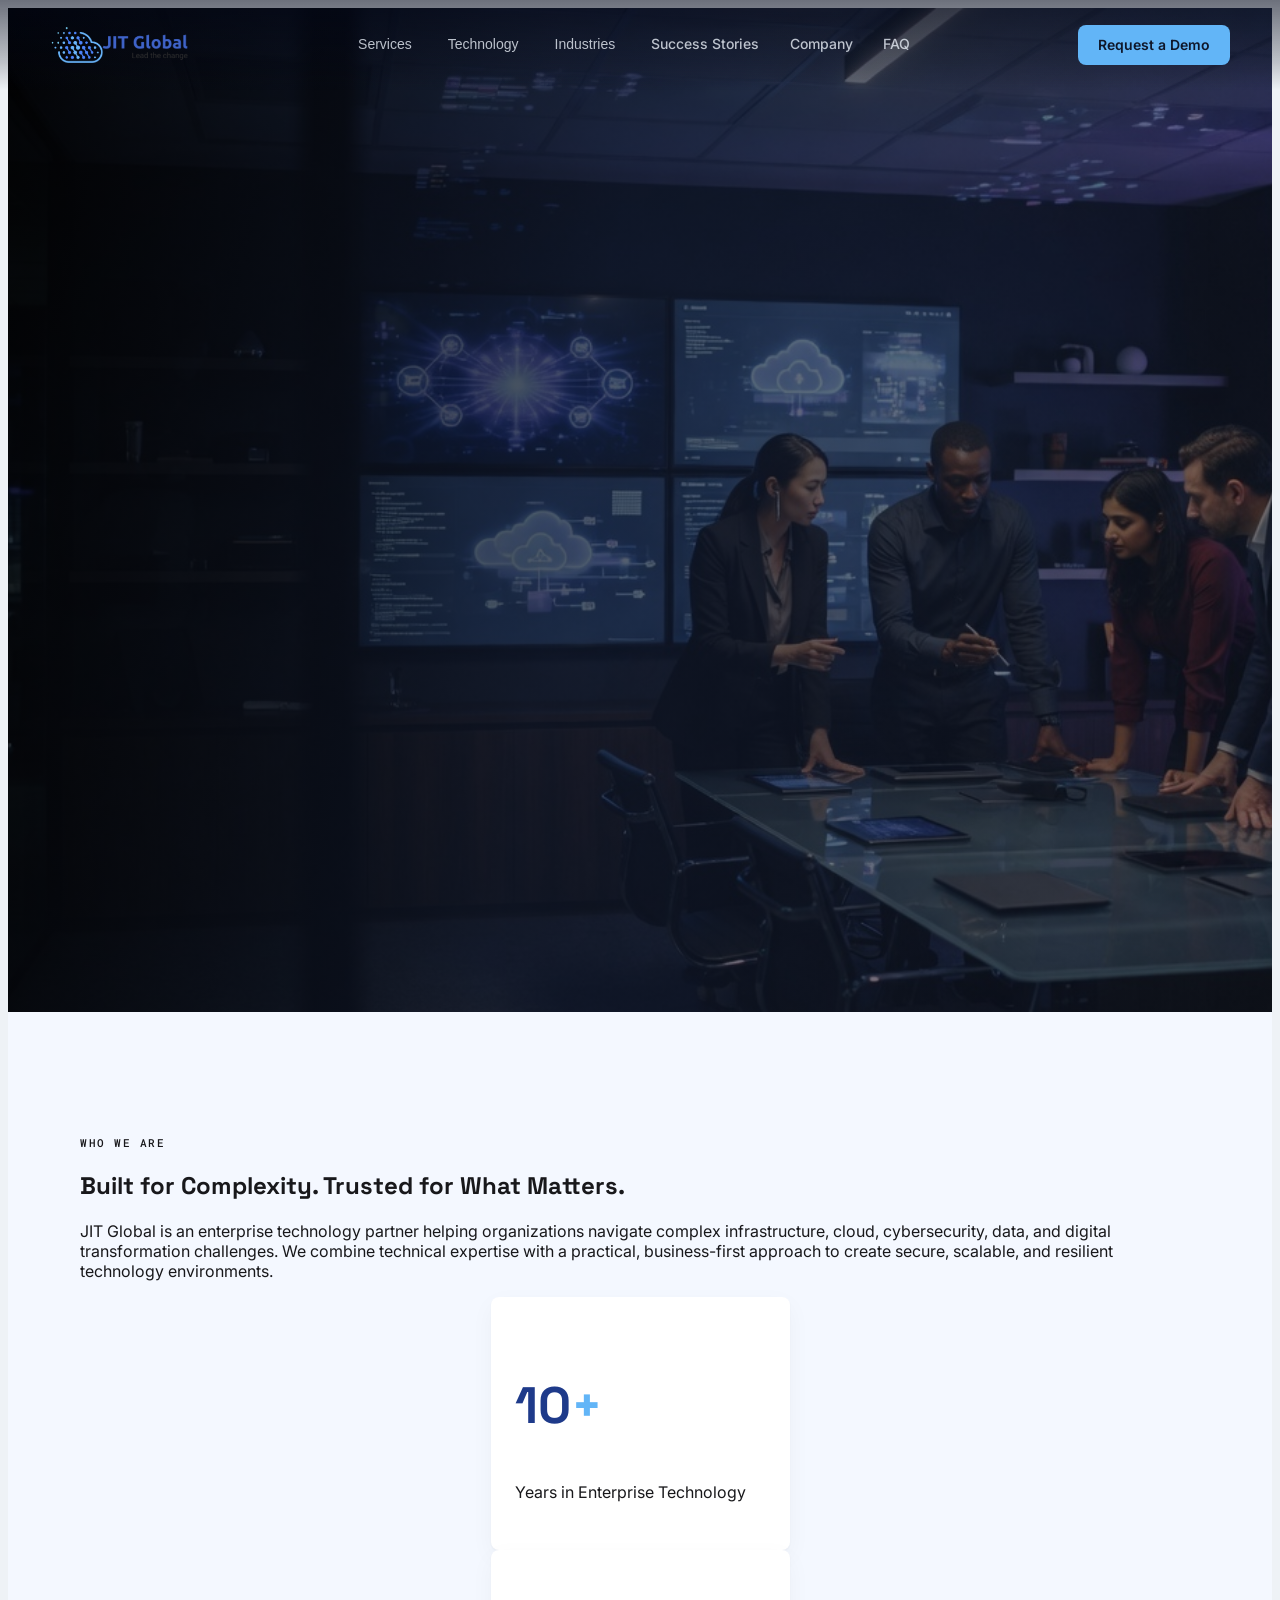
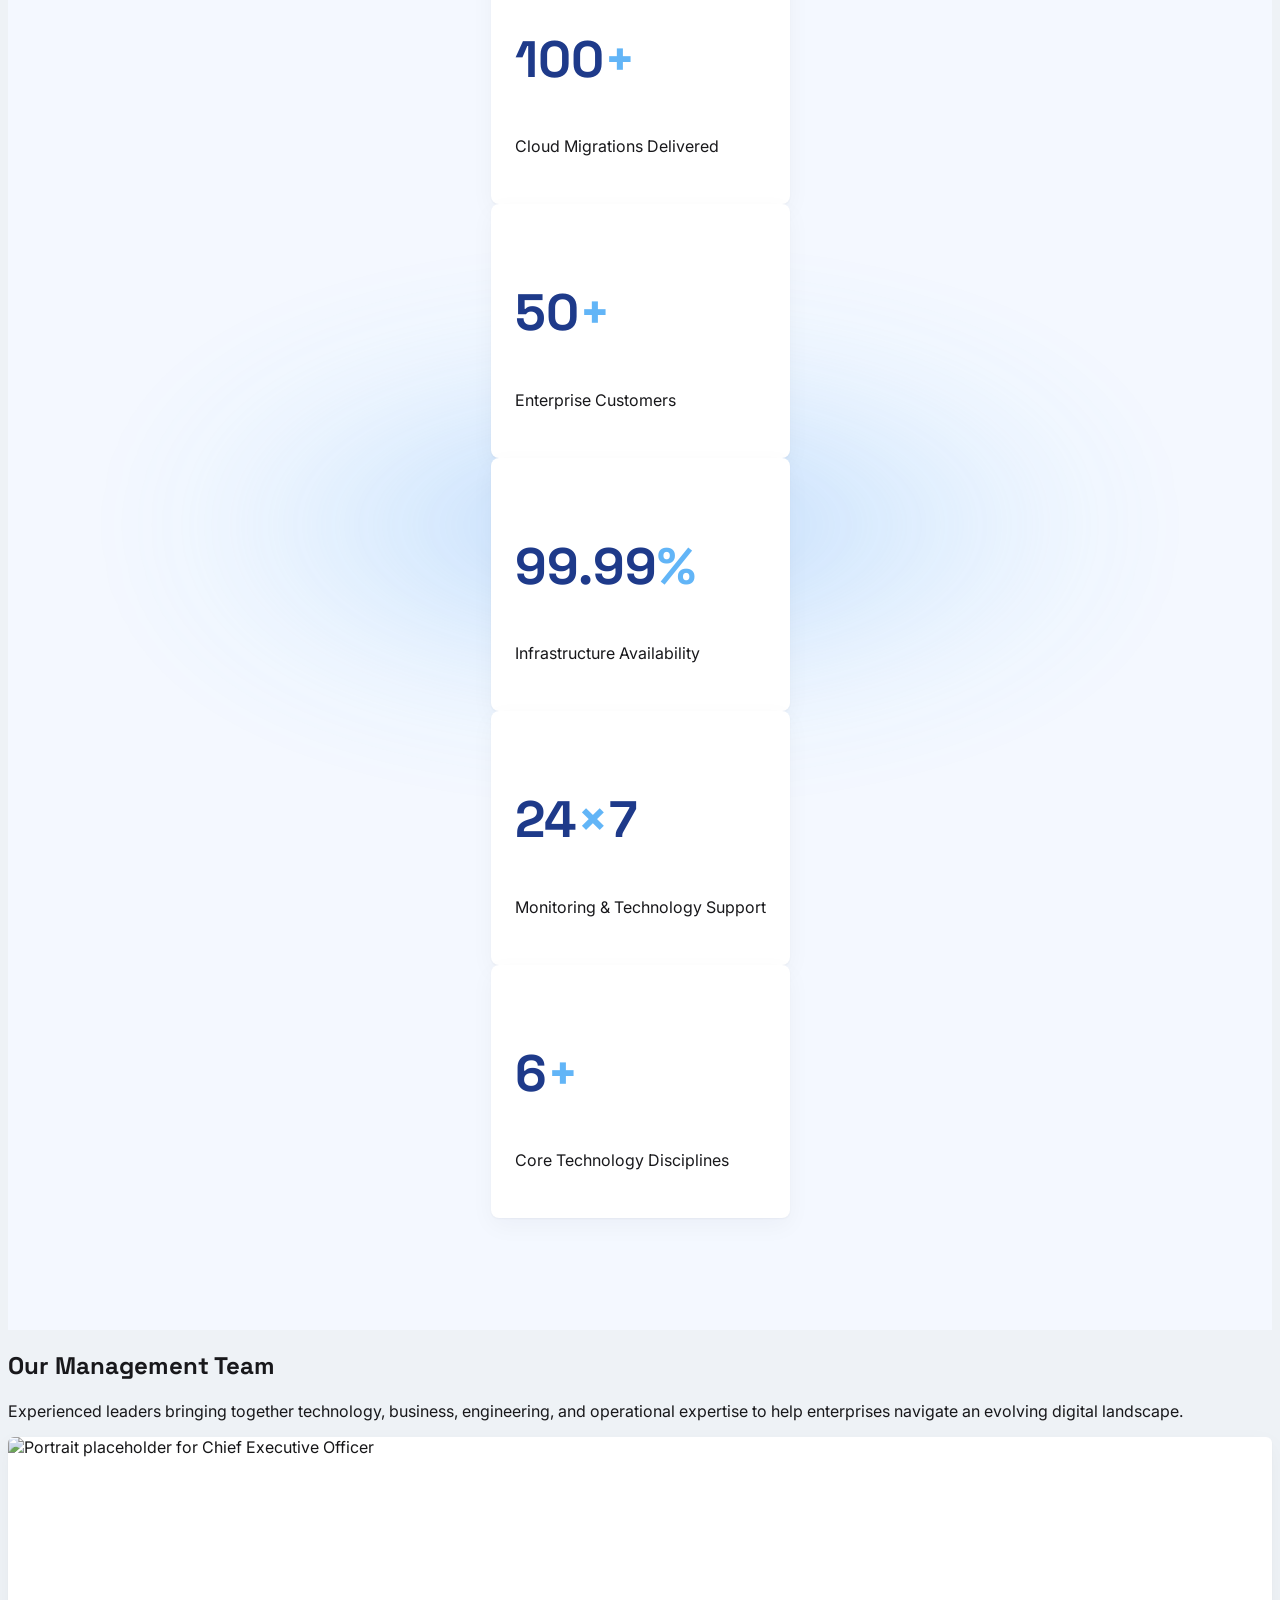
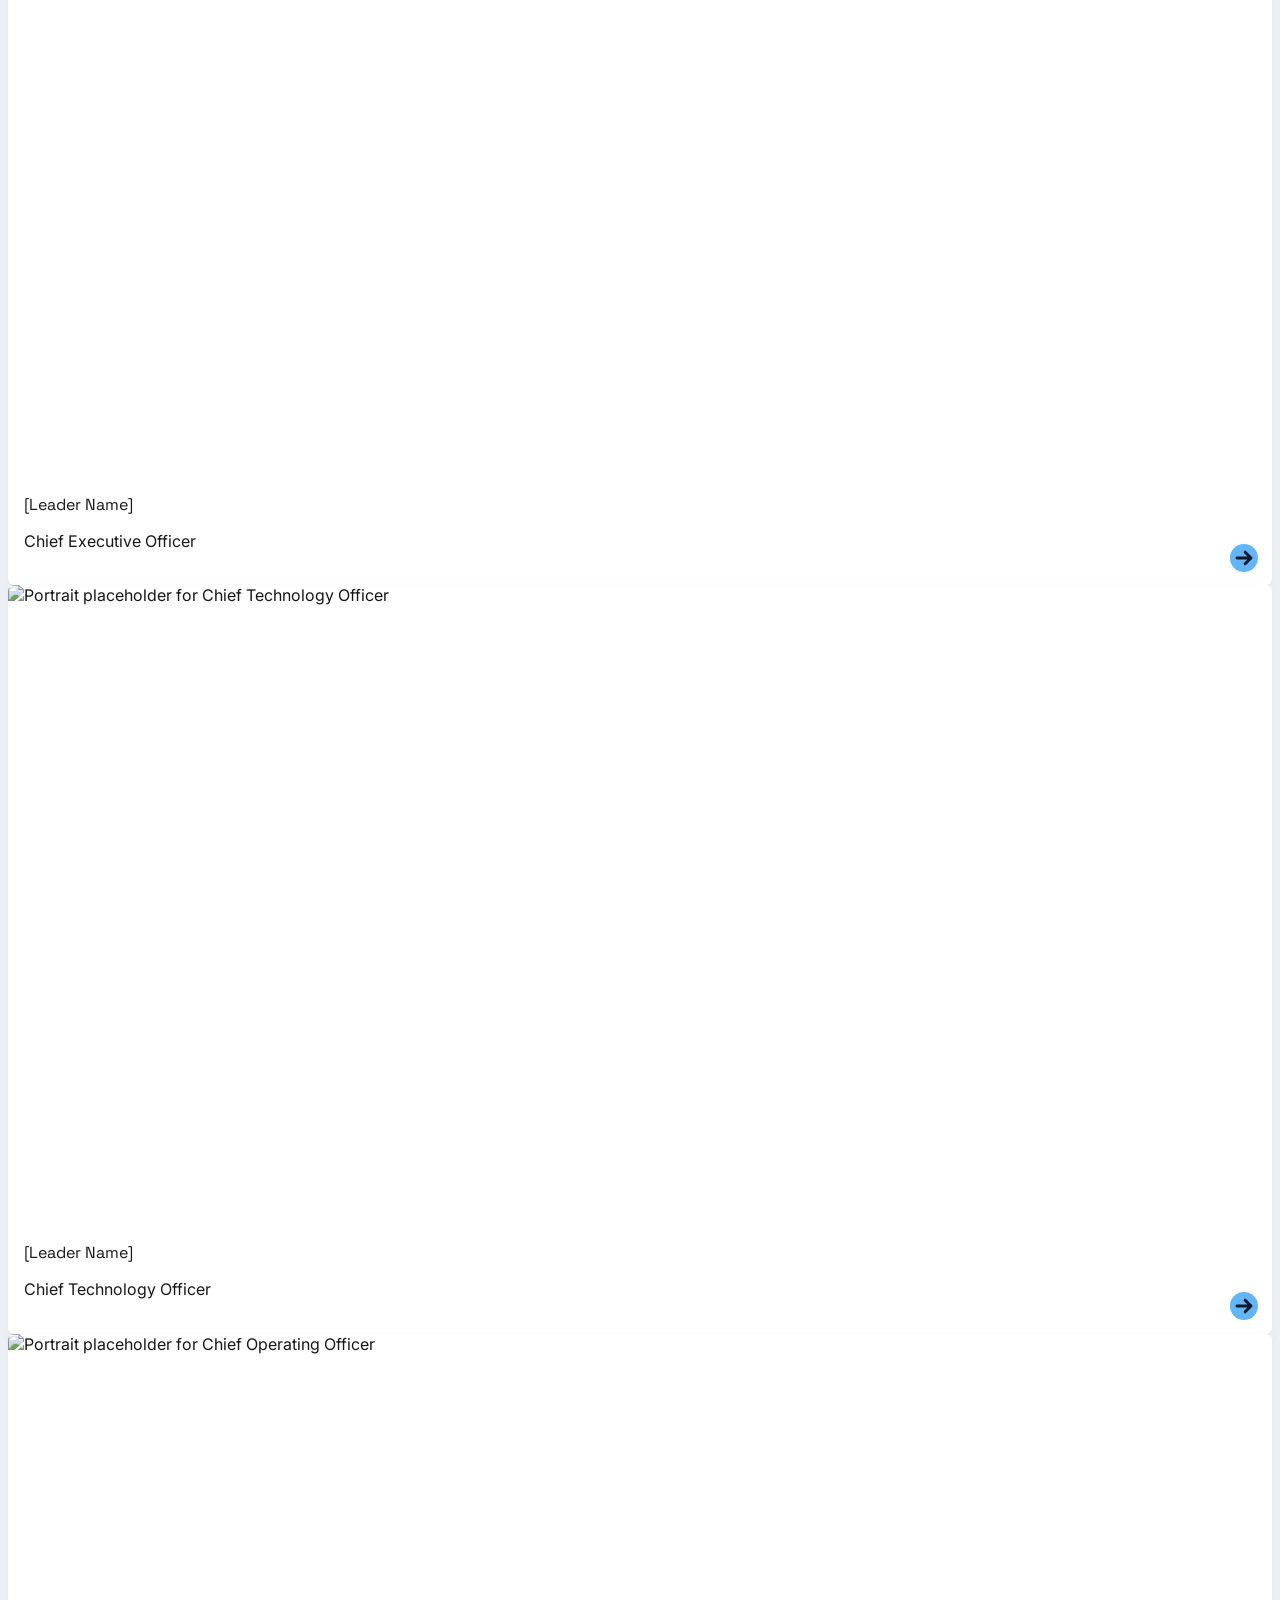
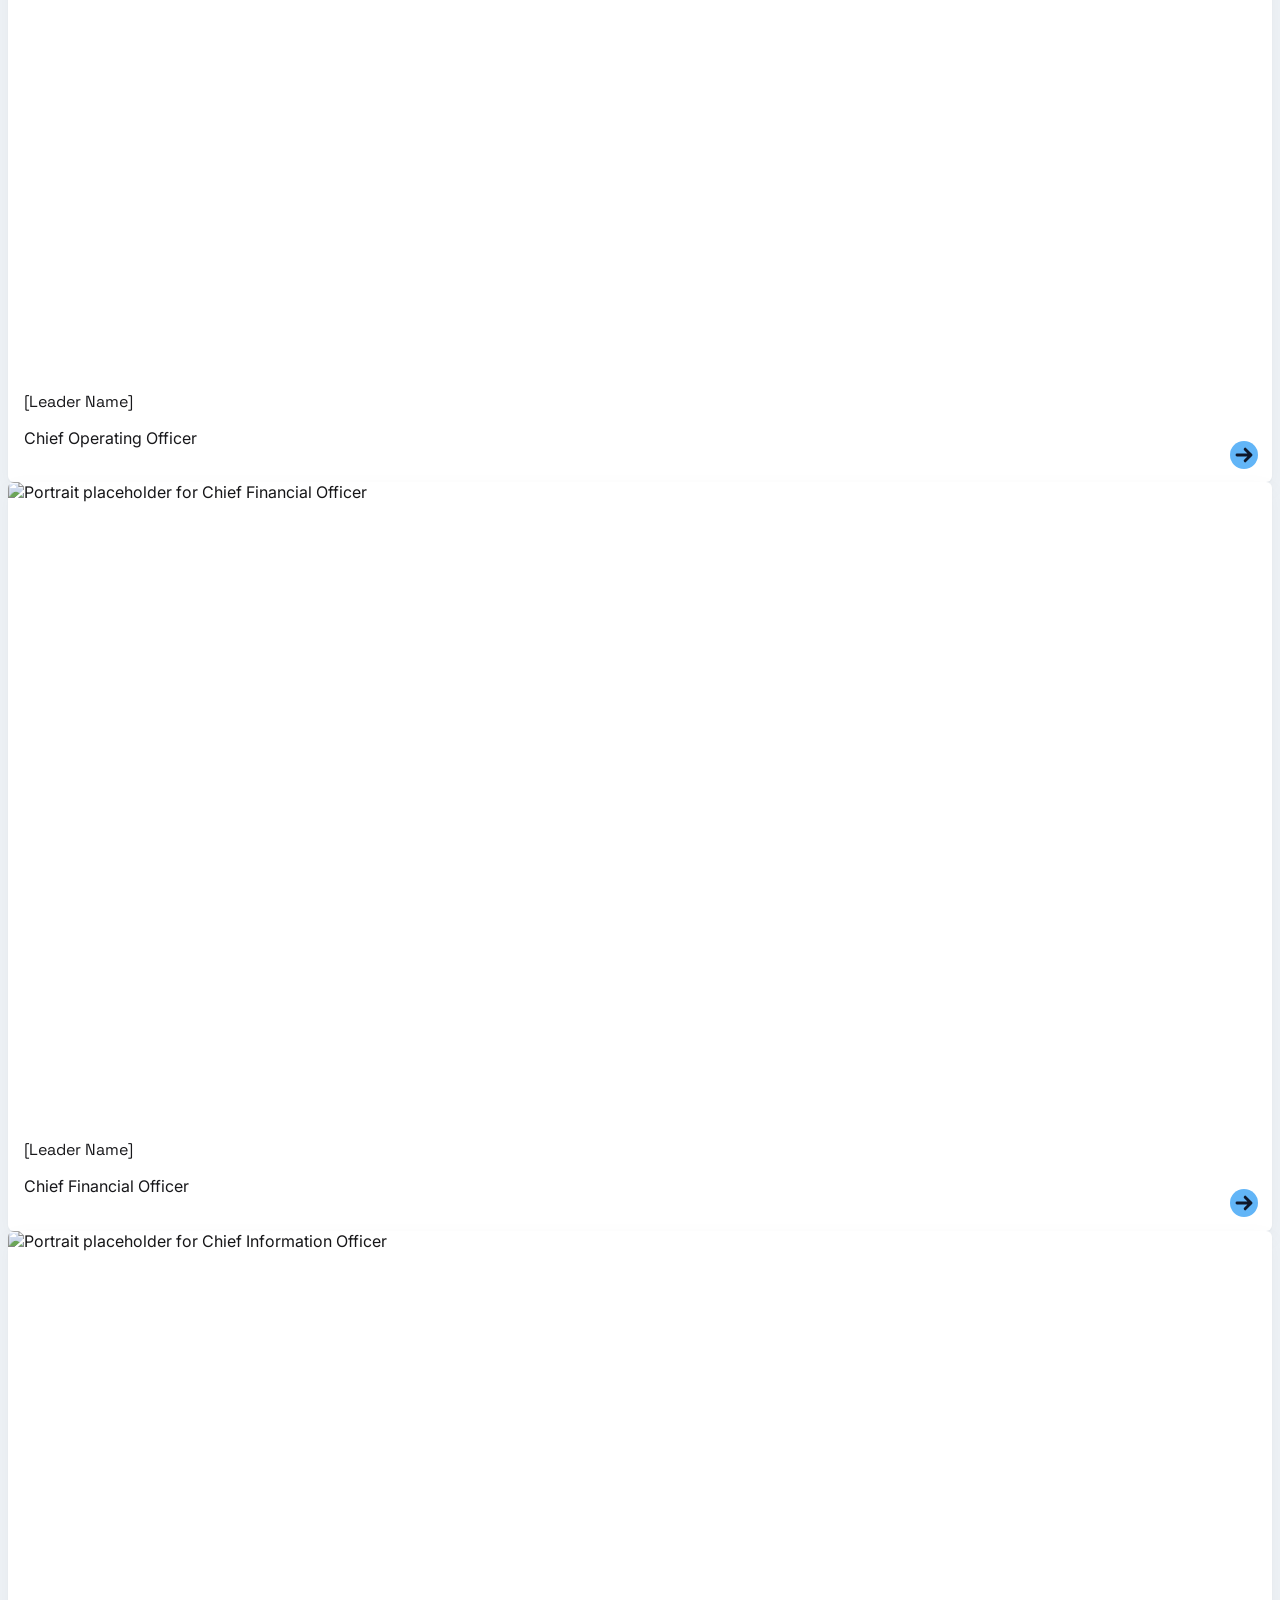
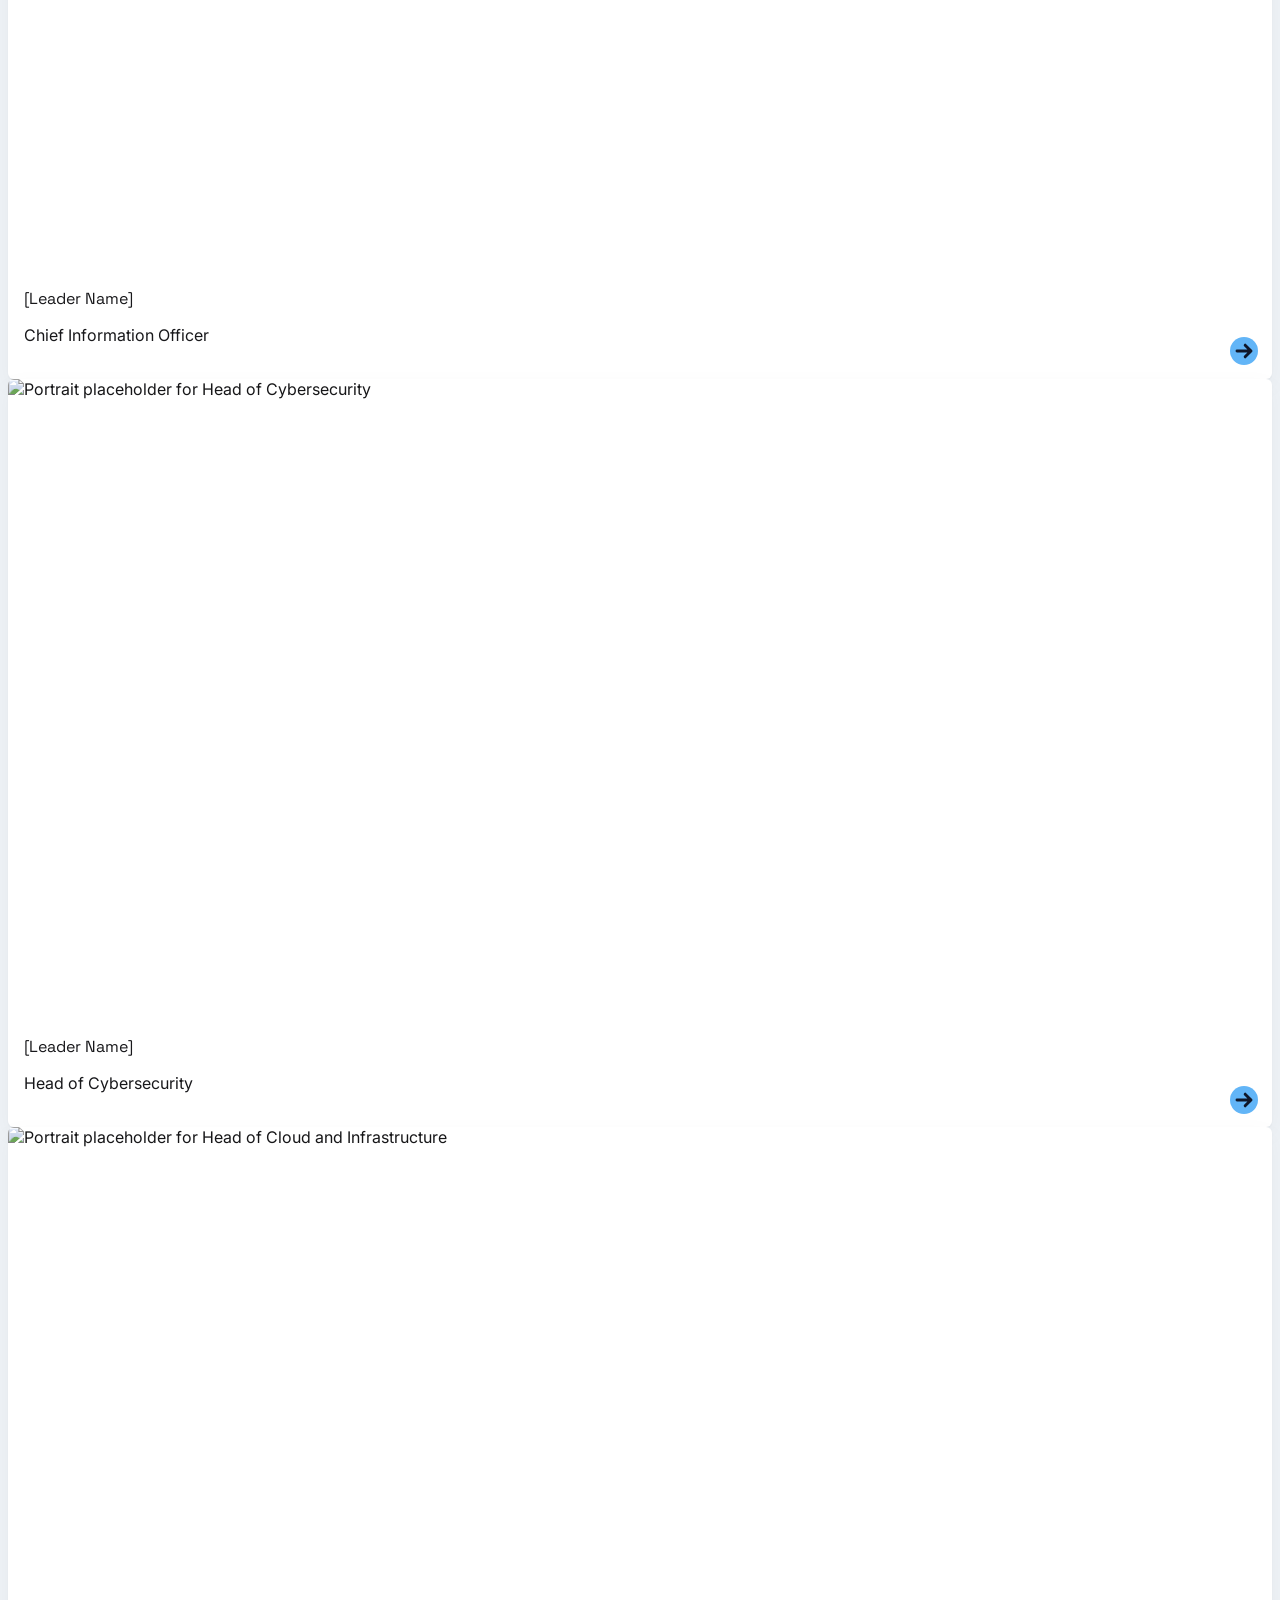
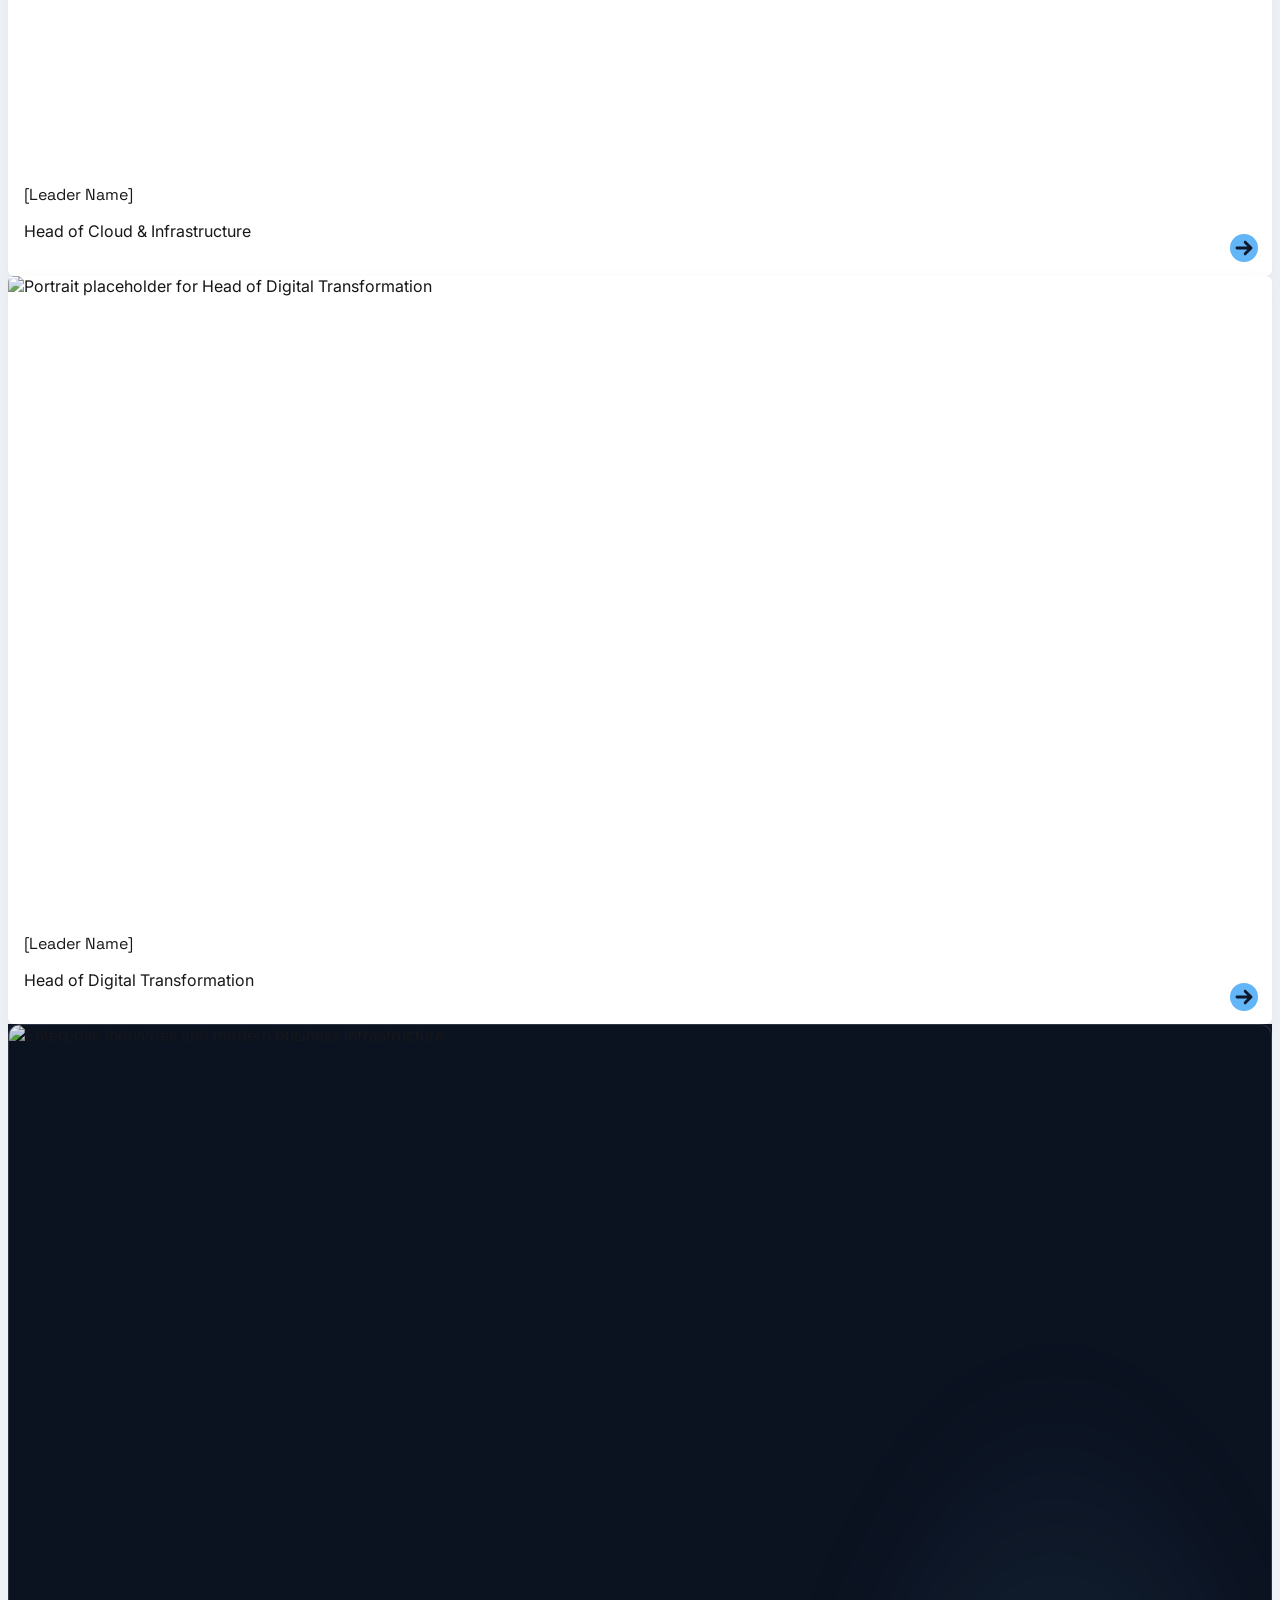
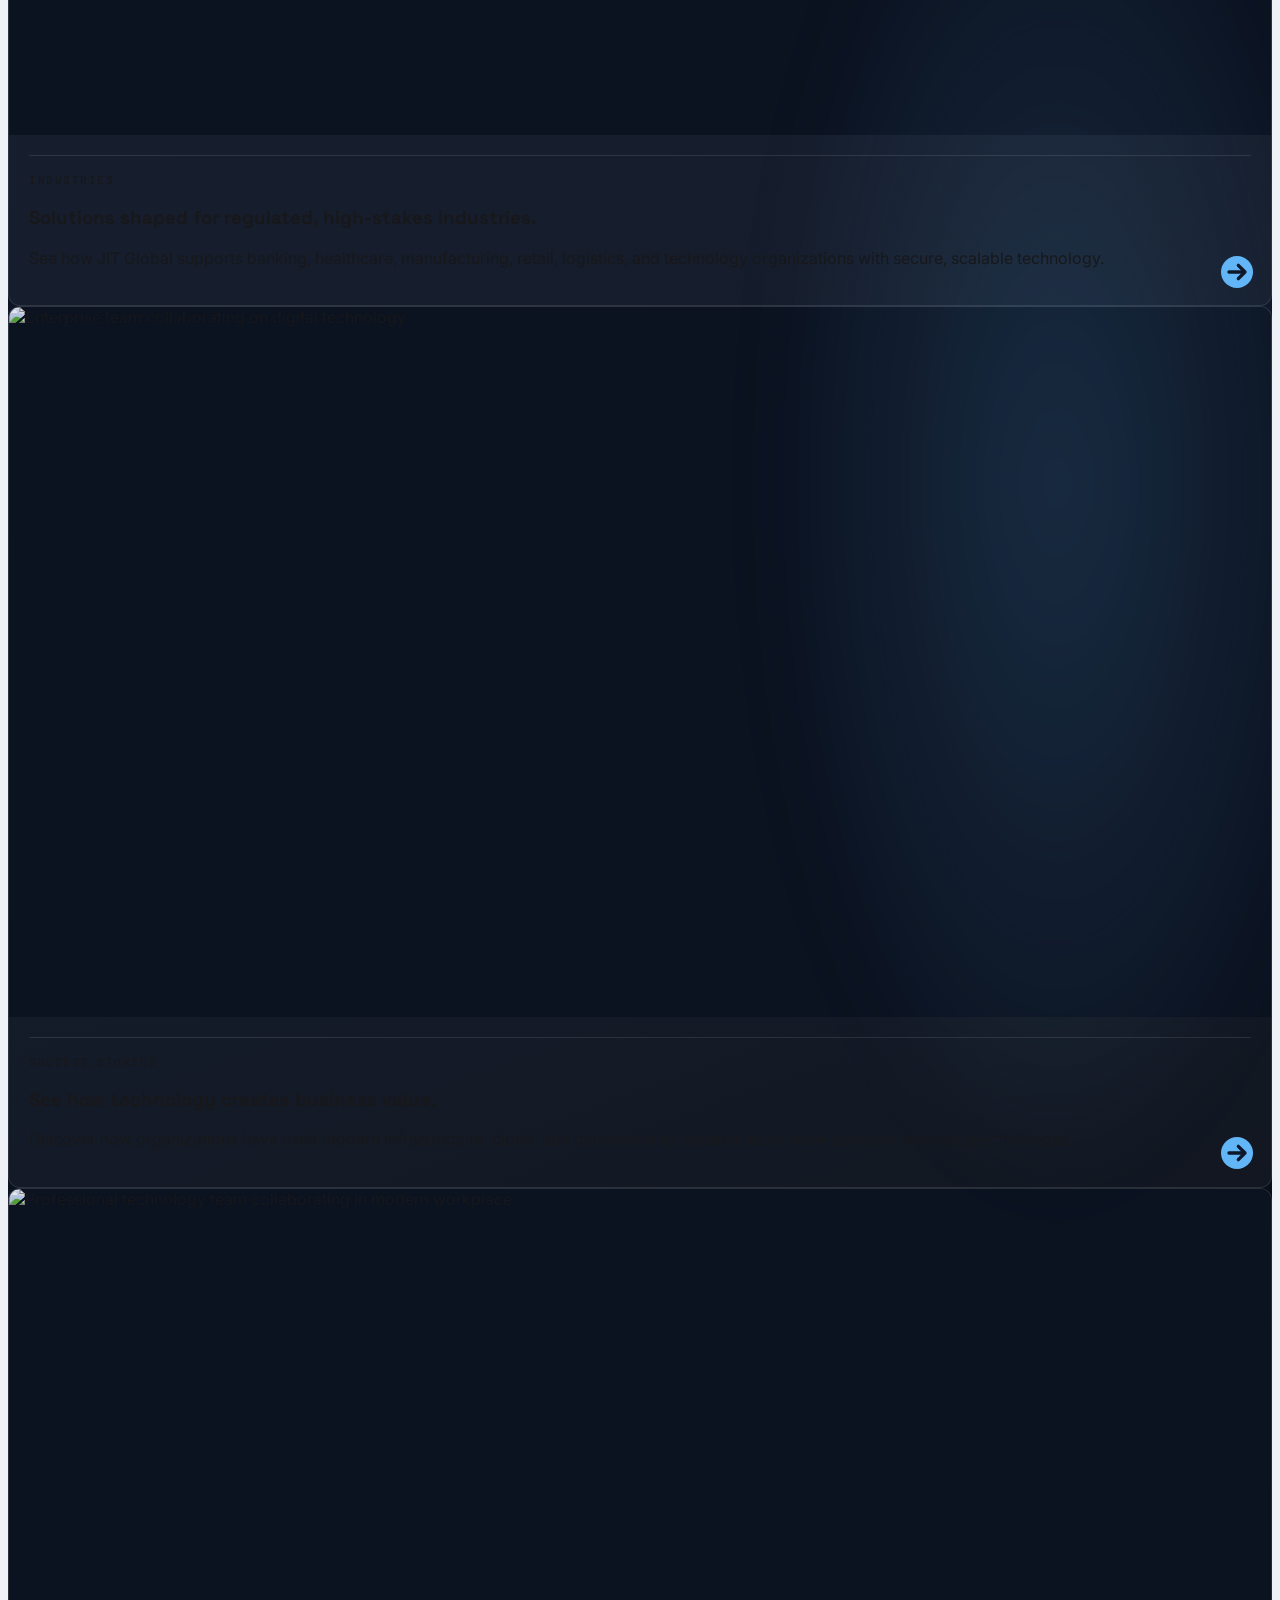
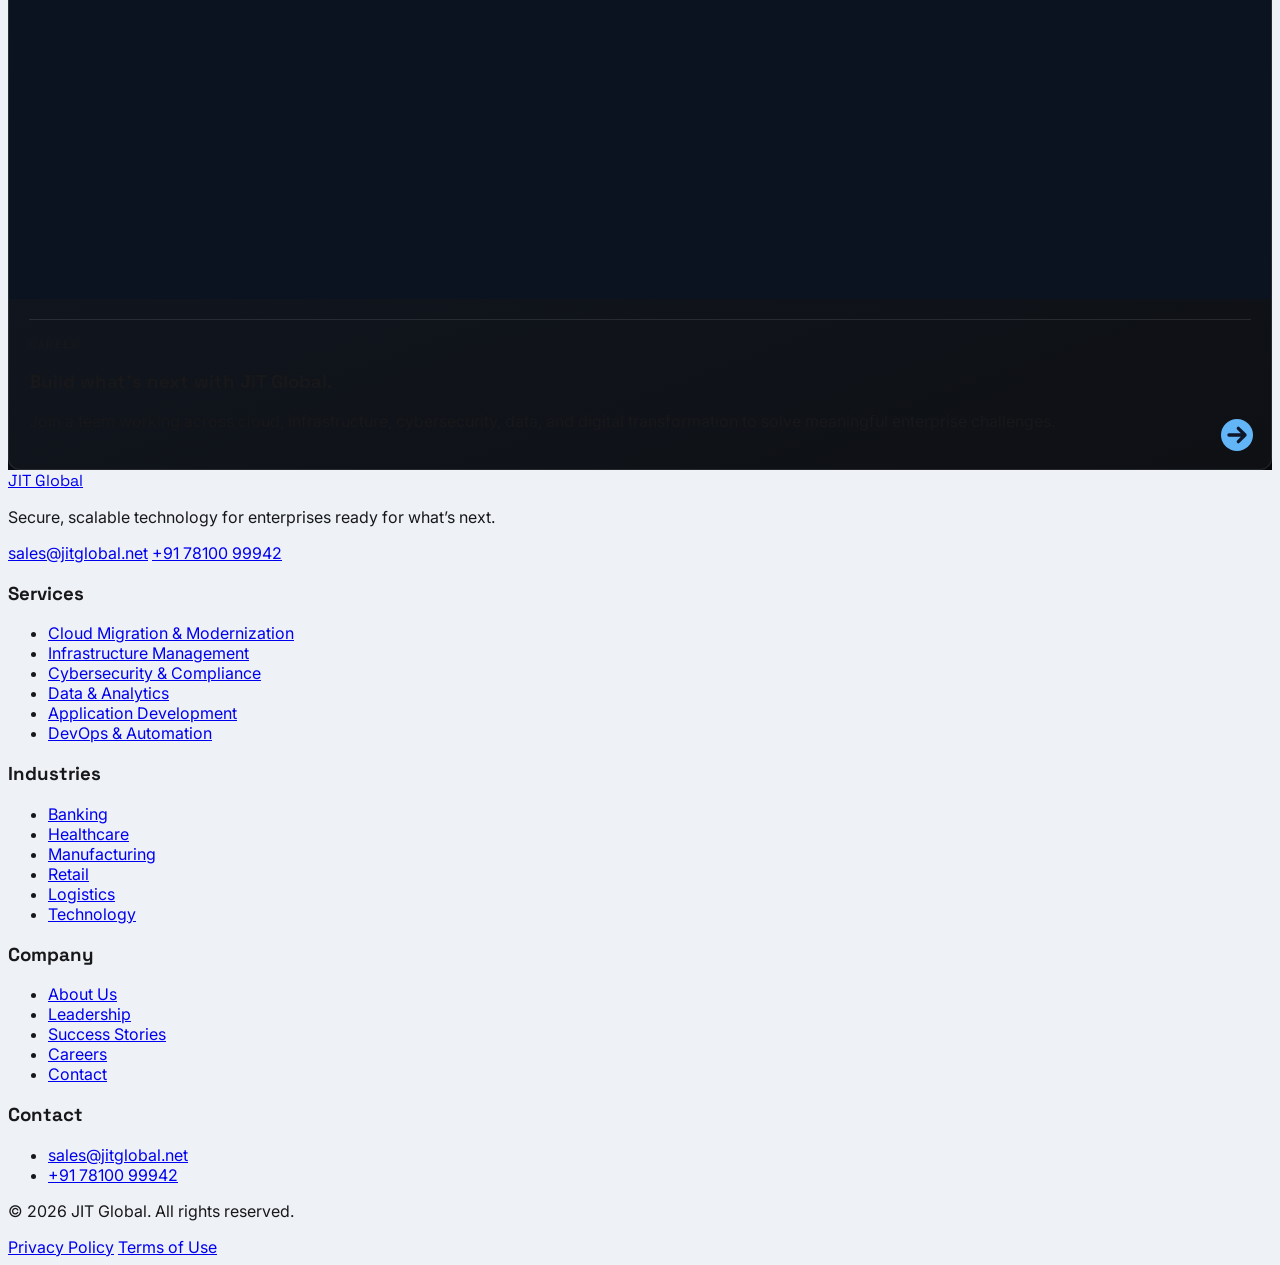
==== commit 8321a010: "Upgrade Services, Industries, Technologies to reference-inspired inner mega navigation (JIT branding" ====
--- a/about.html
+++ b/about.html
@@ -621,6 +621,155 @@
     }
     /* === END SHARED NAV === */
 
+  
+    /* ===== INNER MEGA NAV (Services / Industries / Technologies) ===== */
+    .mega-panel {
+      position: absolute;
+      left: 50%;
+      top: calc(100% + 0.65rem);
+      transform: translateX(-50%) translateY(10px) scale(0.985);
+      width: min(68rem, calc(100vw - 1.5rem));
+      opacity: 0;
+      pointer-events: none;
+      transition: opacity 0.22s ease, transform 0.22s ease;
+      z-index: 80;
+    }
+    .nav-item.is-open .mega-panel,
+    .nav-item:hover .mega-panel {
+      opacity: 1;
+      pointer-events: auto;
+      transform: translateX(-50%) translateY(0) scale(1);
+    }
+    .mega-inner {
+      background: linear-gradient(165deg, #0B1220 0%, #0F172A 55%, #0A1020 100%);
+      border: 1px solid rgba(98,181,247,0.18);
+      border-radius: 1.15rem;
+      box-shadow: 0 28px 70px rgba(2, 6, 23, 0.6);
+      overflow: hidden;
+      color: #fff;
+    }
+    .mega-shell {
+      display: grid;
+      grid-template-columns: 13.5rem minmax(0, 1fr) 16.5rem;
+      min-height: 22rem;
+    }
+    @media (max-width: 1024px) {
+      .mega-shell { grid-template-columns: 12rem minmax(0, 1fr); }
+      .mega-feature { display: none !important; }
+    }
+    .mega-side {
+      padding: 1.15rem 0.75rem;
+      border-right: 1px solid rgba(255,255,255,0.08);
+      background: rgba(0,0,0,0.18);
+      display: flex;
+      flex-direction: column;
+      gap: 0.2rem;
+    }
+    .mega-side-btn {
+      display: flex; align-items: center; gap: 0.55rem;
+      width: 100%; text-align: left;
+      padding: 0.7rem 0.75rem;
+      border-radius: 0.55rem;
+      border: 0; border-left: 2px solid transparent;
+      background: transparent;
+      color: rgba(226,232,240,0.72);
+      font-size: 0.8125rem; font-weight: 500;
+      cursor: pointer; transition: background 0.15s, color 0.15s, border-color 0.15s;
+    }
+    .mega-side-btn:hover { color: #fff; background: rgba(255,255,255,0.05); }
+    .mega-side-btn.is-active {
+      color: #fff;
+      background: rgba(98,181,247,0.1);
+      border-left-color: #62B5F7;
+    }
+    .mega-side-btn svg { width: 1rem; height: 1rem; flex-shrink: 0; opacity: 0.75; }
+    .mega-side-btn.is-active svg { color: #62B5F7; opacity: 1; }
+    .mega-main {
+      padding: 1.25rem 1.35rem;
+      min-width: 0;
+    }
+    .mega-main-title {
+      font-family: "Space Grotesk", system-ui, sans-serif;
+      font-size: 1.05rem; font-weight: 600; color: #fff; margin-bottom: 0.35rem;
+    }
+    .mega-main-desc {
+      font-size: 0.8rem; color: rgba(226,232,240,0.55); line-height: 1.45;
+      margin-bottom: 1rem; max-width: 36rem;
+    }
+    .mega-cards {
+      display: grid;
+      grid-template-columns: 1fr 1fr;
+      gap: 0.65rem;
+    }
+    .mega-card {
+      display: flex; gap: 0.7rem; align-items: flex-start;
+      padding: 0.85rem 0.9rem;
+      border-radius: 0.75rem;
+      border: 1px solid rgba(255,255,255,0.08);
+      background: rgba(255,255,255,0.03);
+      text-decoration: none; color: inherit;
+      transition: border-color 0.18s, background 0.18s, transform 0.18s;
+    }
+    .mega-card:hover {
+      border-color: rgba(98,181,247,0.4);
+      background: rgba(98,181,247,0.08);
+      transform: translateY(-1px);
+    }
+    .mega-card-ico {
+      width: 2rem; height: 2rem; border-radius: 0.5rem; flex-shrink: 0;
+      display: flex; align-items: center; justify-content: center;
+      background: rgba(98,181,247,0.12); color: #62B5F7;
+    }
+    .mega-card-ico svg { width: 1rem; height: 1rem; }
+    .mega-card h5 {
+      font-family: "Space Grotesk", system-ui, sans-serif;
+      font-size: 0.84rem; font-weight: 600; color: #fff; margin: 0 0 0.2rem;
+    }
+    .mega-card p {
+      font-size: 0.72rem; color: rgba(226,232,240,0.55); line-height: 1.4; margin: 0;
+    }
+    .mega-panel-body[hidden] { display: none !important; }
+    .mega-feature {
+      padding: 1.15rem;
+      border-left: 1px solid rgba(255,255,255,0.08);
+      background: linear-gradient(180deg, rgba(30,58,138,0.35), rgba(15,23,42,0.9));
+      display: flex; flex-direction: column;
+    }
+    .mega-feature-media {
+      border-radius: 0.75rem; overflow: hidden; aspect-ratio: 16/10;
+      background: #0B1220; margin-bottom: 0.9rem;
+      border: 1px solid rgba(98,181,247,0.2);
+    }
+    .mega-feature-media img { width: 100%; height: 100%; object-fit: cover; display: block; }
+    .mega-feature .badge {
+      display: inline-flex; align-self: flex-start;
+      font-family: "Roboto Mono", monospace; font-size: 9px; letter-spacing: 0.1em; text-transform: uppercase;
+      color: #62B5F7; border: 1px solid rgba(98,181,247,0.35); border-radius: 9999px;
+      padding: 0.2rem 0.55rem; margin-bottom: 0.55rem;
+    }
+    .mega-feature h4 {
+      font-family: "Space Grotesk", system-ui, sans-serif;
+      font-size: 0.95rem; font-weight: 600; color: #fff; margin: 0 0 0.4rem;
+    }
+    .mega-feature p {
+      font-size: 0.75rem; color: rgba(226,232,240,0.6); line-height: 1.45; margin: 0 0 1rem; flex: 1;
+    }
+    .mega-feature-actions { display: flex; flex-direction: column; gap: 0.45rem; }
+    .mega-feature-actions .btn-mega-primary {
+      display: inline-flex; justify-content: center; align-items: center;
+      height: 2.25rem; border-radius: 0.45rem; background: #62B5F7; color: #0F172A;
+      font-size: 0.78rem; font-weight: 600; text-decoration: none;
+    }
+    .mega-feature-actions .btn-mega-primary:hover { background: #4AA3E8; }
+    .mega-feature-actions .btn-mega-ghost {
+      display: inline-flex; justify-content: center; align-items: center;
+      height: 2.25rem; border-radius: 0.45rem; border: 1px solid rgba(255,255,255,0.25);
+      color: #fff; font-size: 0.78rem; font-weight: 500; text-decoration: none;
+    }
+    .mega-feature-actions .btn-mega-ghost:hover { border-color: #62B5F7; color: #62B5F7; }
+    /* Keep old mega-col styles for any leftover */
+    .mega-grid-tech { grid-template-columns: repeat(4, 1fr); }
+
   </style>
 </head>
 <body>
@@ -631,75 +780,304 @@
       </a>
       <div class="nav-center">
         <nav class="nav-links" aria-label="Primary">
-          <div class="nav-item" id="nav-services">
+          <!-- SERVICES -->
+          <div class="nav-item" id="nav-services" data-mega="services">
             <button type="button" class="nav-link" aria-expanded="false" aria-controls="services-mega" id="services-mega-btn">
               Services
               <svg class="h-3.5 w-3.5 opacity-70 transition-transform nav-chev" fill="none" viewBox="0 0 24 24" stroke="currentColor" stroke-width="2" aria-hidden="true"><path stroke-linecap="round" stroke-linejoin="round" d="M19 9l-7 7-7-7"/></svg>
             </button>
             <div id="services-mega" class="mega-panel" role="region" aria-labelledby="services-mega-btn">
               <div class="mega-inner">
-                <div class="mega-grid">
-                  <div class="mega-col" style="padding-left:0">
-                    <p class="mega-label">Cloud &amp; infrastructure</p>
-                    <a href="cloud-migration-modernization.html" class="mega-simple">Cloud Migration &amp; Modernization</a>
-                    <a href="index.html#svc-infra" class="mega-simple">Cloud Infrastructure Management</a>
-                    <a href="index.html#svc-security" class="mega-simple">Cybersecurity &amp; Compliance</a>
+                <div class="mega-shell">
+                  <div class="mega-side" role="tablist" aria-label="Service categories">
+                    <button type="button" class="mega-side-btn is-active" data-mega-tab="svc-migration" role="tab" aria-selected="true">
+                      <svg fill="none" viewBox="0 0 24 24" stroke="currentColor" stroke-width="1.75"><path stroke-linecap="round" stroke-linejoin="round" d="M7.5 21L3 16.5m0 0L7.5 12M3 16.5h13.5m0-13.5L21 7.5m0 0L16.5 12M21 7.5H7.5"/></svg>
+                      Cloud Migration
+                    </button>
+                    <button type="button" class="mega-side-btn" data-mega-tab="svc-infra" role="tab" aria-selected="false">
+                      <svg fill="none" viewBox="0 0 24 24" stroke="currentColor" stroke-width="1.75"><path stroke-linecap="round" stroke-linejoin="round" d="M5 12h14M5 12a2 2 0 01-2-2V6a2 2 0 012-2h14a2 2 0 012 2v4a2 2 0 01-2 2M5 12a2 2 0 00-2 2v4a2 2 0 002 2h14a2 2 0 002-2v-4a2 2 0 00-2-2"/></svg>
+                      Infrastructure
+                    </button>
+                    <button type="button" class="mega-side-btn" data-mega-tab="svc-security" role="tab" aria-selected="false">
+                      <svg fill="none" viewBox="0 0 24 24" stroke="currentColor" stroke-width="1.75"><path stroke-linecap="round" stroke-linejoin="round" d="M9 12.75L11.25 15 15 9.75m-3-7.036A11.959 11.959 0 013.598 6 11.99 11.99 0 003 9.749c0 5.592 3.824 10.29 9 11.623 5.176-1.332 9-6.03 9-11.622 0-1.31-.21-2.571-.598-3.751h-.152c-3.196 0-6.1-1.248-8.25-3.285z"/></svg>
+                      Cybersecurity
+                    </button>
+                    <button type="button" class="mega-side-btn" data-mega-tab="svc-data" role="tab" aria-selected="false">
+                      <svg fill="none" viewBox="0 0 24 24" stroke="currentColor" stroke-width="1.75"><path stroke-linecap="round" stroke-linejoin="round" d="M3 13.125C3 12.504 3.504 12 4.125 12h2.25c.621 0 1.125.504 1.125 1.125v6.75C7.5 20.496 6.996 21 6.375 21h-2.25A1.125 1.125 0 013 19.875v-6.75zM9.75 8.625c0-.621.504-1.125 1.125-1.125h2.25c.621 0 1.125.504 1.125 1.125v11.25c0 .621-.504 1.125-1.125 1.125h-2.25a1.125 1.125 0 01-1.125-1.125V8.625zM16.5 4.125c0-.621.504-1.125 1.125-1.125h2.25C20.496 3 21 3.504 21 4.125v15.75c0 .621-.504 1.125-1.125 1.125h-2.25a1.125 1.125 0 01-1.125-1.125V4.125z"/></svg>
+                      Data &amp; Analytics
+                    </button>
+                    <button type="button" class="mega-side-btn" data-mega-tab="svc-apps" role="tab" aria-selected="false">
+                      <svg fill="none" viewBox="0 0 24 24" stroke="currentColor" stroke-width="1.75"><path stroke-linecap="round" stroke-linejoin="round" d="M17.25 6.75L22.5 12l-5.25 5.25m-10.5 0L1.5 12l5.25-5.25m7.5-3l-4.5 16.5"/></svg>
+                      App Development
+                    </button>
+                    <button type="button" class="mega-side-btn" data-mega-tab="svc-devops" role="tab" aria-selected="false">
+                      <svg fill="none" viewBox="0 0 24 24" stroke="currentColor" stroke-width="1.75"><path stroke-linecap="round" stroke-linejoin="round" d="M3.75 13.5l10.5-11.25L12 10.5h8.25L9.75 21.75 12 13.5H3.75z"/></svg>
+                      DevOps &amp; Automation
+                    </button>
                   </div>
-                  <div class="mega-col">
-                    <p class="mega-label">Data, apps &amp; delivery</p>
-                    <a href="index.html#svc-data" class="mega-simple">Data Engineering &amp; Analytics</a>
-                    <a href="index.html#svc-apps" class="mega-simple">Application Development &amp; Integration</a>
-                    <a href="index.html#svc-devops" class="mega-simple">DevOps &amp; Automation</a>
+                  <div class="mega-main">
+                    <div class="mega-panel-body" data-mega-panel="svc-migration">
+                      <p class="mega-main-title">Cloud Migration &amp; Modernization</p>
+                      <p class="mega-main-desc">Move workloads with confidence and modernize architectures for long-term scale.</p>
+                      <div class="mega-cards">
+                        <a href="cloud-migration-modernization.html" class="mega-card"><span class="mega-card-ico"><svg fill="none" viewBox="0 0 24 24" stroke="currentColor" stroke-width="1.75"><path stroke-linecap="round" stroke-linejoin="round" d="M7.5 21L3 16.5m0 0L7.5 12M3 16.5h13.5m0-13.5L21 7.5m0 0L16.5 12M21 7.5H7.5"/></svg></span><div><h5>Workload Migration</h5><p>Structured migration for servers, apps, and databases.</p></div></a>
+                        <a href="cloud-migration-modernization.html" class="mega-card"><span class="mega-card-ico"><svg fill="none" viewBox="0 0 24 24" stroke="currentColor" stroke-width="1.75"><path stroke-linecap="round" stroke-linejoin="round" d="M3.75 13.5l10.5-11.25L12 10.5h8.25L9.75 21.75 12 13.5H3.75z"/></svg></span><div><h5>Application Modernization</h5><p>Refactor legacy apps into cloud-ready architectures.</p></div></a>
+                        <a href="cloud-migration-modernization.html" class="mega-card"><span class="mega-card-ico"><svg fill="none" viewBox="0 0 24 24" stroke="currentColor" stroke-width="1.75"><path stroke-linecap="round" stroke-linejoin="round" d="M9 12.75L11.25 15 15 9.75"/></svg></span><div><h5>Post-Migration Optimization</h5><p>Tune performance, cost, and resilience after cutover.</p></div></a>
+                        <a href="cloud-migration-modernization.html" class="mega-card"><span class="mega-card-ico"><svg fill="none" viewBox="0 0 24 24" stroke="currentColor" stroke-width="1.75"><path stroke-linecap="round" stroke-linejoin="round" d="M2.25 15a4.5 4.5 0 004.5 4.5H18a3.75 3.75 0 001.332-7.257 3 3 0 00-3.758-3.848 5.25 5.25 0 00-10.233 2.33A4.502 4.502 0 002.25 15z"/></svg></span><div><h5>Hybrid &amp; Multi-Cloud</h5><p>Design environments that span on-prem and cloud.</p></div></a>
+                      </div>
+                    </div>
+                    <div class="mega-panel-body" data-mega-panel="svc-infra" hidden>
+                      <p class="mega-main-title">Cloud Infrastructure Management</p>
+                      <p class="mega-main-desc">Operate secure, reliable infrastructure with continuous monitoring and optimization.</p>
+                      <div class="mega-cards">
+                        <a href="index.html#svc-infra" class="mega-card"><span class="mega-card-ico"><svg fill="none" viewBox="0 0 24 24" stroke="currentColor" stroke-width="1.75"><path stroke-linecap="round" stroke-linejoin="round" d="M5 12h14M5 12a2 2 0 01-2-2V6a2 2 0 012-2h14a2 2 0 012 2v4a2 2 0 01-2 2M5 12a2 2 0 00-2 2v4a2 2 0 002 2h14a2 2 0 002-2v-4a2 2 0 00-2-2"/></svg></span><div><h5>Managed Infrastructure</h5><p>Day-2 operations, patching, and reliability.</p></div></a>
+                        <a href="index.html#svc-infra" class="mega-card"><span class="mega-card-ico"><svg fill="none" viewBox="0 0 24 24" stroke="currentColor" stroke-width="1.75"><path stroke-linecap="round" stroke-linejoin="round" d="M2.25 18L9 11.25l4.306 4.307a11.95 11.95 0 015.814-5.519l2.74-1.22"/></svg></span><div><h5>Observability</h5><p>Monitoring, alerting, and performance visibility.</p></div></a>
+                        <a href="index.html#svc-infra" class="mega-card"><span class="mega-card-ico"><svg fill="none" viewBox="0 0 24 24" stroke="currentColor" stroke-width="1.75"><path stroke-linecap="round" stroke-linejoin="round" d="M12 6v6h4.5"/></svg></span><div><h5>Backup &amp; DR</h5><p>Resilience strategies for critical workloads.</p></div></a>
+                        <a href="index.html#svc-infra" class="mega-card"><span class="mega-card-ico"><svg fill="none" viewBox="0 0 24 24" stroke="currentColor" stroke-width="1.75"><path stroke-linecap="round" stroke-linejoin="round" d="M12 3v2.25m6.364 1.386l-1.591 1.591M21 12h-2.25"/></svg></span><div><h5>Cost Optimization</h5><p>Right-size resources and improve cloud economics.</p></div></a>
+                      </div>
+                    </div>
+                    <div class="mega-panel-body" data-mega-panel="svc-security" hidden>
+                      <p class="mega-main-title">Cybersecurity &amp; Compliance</p>
+                      <p class="mega-main-desc">Strengthen identity, governance, and monitoring across cloud and hybrid environments.</p>
+                      <div class="mega-cards">
+                        <a href="index.html#svc-security" class="mega-card"><span class="mega-card-ico"><svg fill="none" viewBox="0 0 24 24" stroke="currentColor" stroke-width="1.75"><path stroke-linecap="round" stroke-linejoin="round" d="M9 12.75L11.25 15 15 9.75m-3-7.036A11.959 11.959 0 013.598 6 11.99 11.99 0 003 9.749c0 5.592 3.824 10.29 9 11.623 5.176-1.332 9-6.03 9-11.622 0-1.31-.21-2.571-.598-3.751h-.152c-3.196 0-6.1-1.248-8.25-3.285z"/></svg></span><div><h5>Identity &amp; Access</h5><p>IAM, least privilege, and access governance.</p></div></a>
+                        <a href="index.html#svc-security" class="mega-card"><span class="mega-card-ico"><svg fill="none" viewBox="0 0 24 24" stroke="currentColor" stroke-width="1.75"><path stroke-linecap="round" stroke-linejoin="round" d="M2.25 12l8.954-8.955c.44-.439 1.152-.439 1.591 0L21.75 12M4.5 9.75v10.125"/></svg></span><div><h5>Threat Detection</h5><p>Continuous monitoring and incident readiness.</p></div></a>
+                        <a href="index.html#svc-security" class="mega-card"><span class="mega-card-ico"><svg fill="none" viewBox="0 0 24 24" stroke="currentColor" stroke-width="1.75"><path stroke-linecap="round" stroke-linejoin="round" d="M19.5 14.25v-2.625a3.375 3.375 0 00-3.375-3.375h-1.5"/></svg></span><div><h5>Compliance Controls</h5><p>Security practices aligned to regulated environments.</p></div></a>
+                        <a href="index.html#svc-security" class="mega-card"><span class="mega-card-ico"><svg fill="none" viewBox="0 0 24 24" stroke="currentColor" stroke-width="1.75"><path stroke-linecap="round" stroke-linejoin="round" d="M16.5 10.5V6.75a4.5 4.5 0 10-9 0v3.75"/></svg></span><div><h5>Data Protection</h5><p>Encryption, backup, and sensitive data controls.</p></div></a>
+                      </div>
+                    </div>
+                    <div class="mega-panel-body" data-mega-panel="svc-data" hidden>
+                      <p class="mega-main-title">Data Engineering &amp; Analytics</p>
+                      <p class="mega-main-desc">Build trusted data foundations for analytics, reporting, and AI readiness.</p>
+                      <div class="mega-cards">
+                        <a href="index.html#svc-data" class="mega-card"><span class="mega-card-ico"><svg fill="none" viewBox="0 0 24 24" stroke="currentColor" stroke-width="1.75"><path stroke-linecap="round" stroke-linejoin="round" d="M20.25 6.375c0 2.278-3.694 4.125-8.25 4.125S3.75 8.653 3.75 6.375"/></svg></span><div><h5>Data Platforms</h5><p>Lakes, warehouses, and integration pipelines.</p></div></a>
+                        <a href="index.html#svc-data" class="mega-card"><span class="mega-card-ico"><svg fill="none" viewBox="0 0 24 24" stroke="currentColor" stroke-width="1.75"><path stroke-linecap="round" stroke-linejoin="round" d="M3 13.125C3 12.504 3.504 12 4.125 12h2.25"/></svg></span><div><h5>Analytics &amp; BI</h5><p>Turn operational data into decision-ready insight.</p></div></a>
+                        <a href="index.html#svc-data" class="mega-card"><span class="mega-card-ico"><svg fill="none" viewBox="0 0 24 24" stroke="currentColor" stroke-width="1.75"><path stroke-linecap="round" stroke-linejoin="round" d="M9.813 15.904L9 18.75l-.813-2.846"/></svg></span><div><h5>AI-Ready Foundations</h5><p>Prepare data environments for ML and automation.</p></div></a>
+                        <a href="index.html#svc-data" class="mega-card"><span class="mega-card-ico"><svg fill="none" viewBox="0 0 24 24" stroke="currentColor" stroke-width="1.75"><path stroke-linecap="round" stroke-linejoin="round" d="M7.5 21L3 16.5m0 0L7.5 12"/></svg></span><div><h5>Data Migration</h5><p>Move and modernize enterprise data workloads.</p></div></a>
+                      </div>
+                    </div>
+                    <div class="mega-panel-body" data-mega-panel="svc-apps" hidden>
+                      <p class="mega-main-title">Application Development &amp; Integration</p>
+                      <p class="mega-main-desc">Design, build, and integrate enterprise applications for cloud scale.</p>
+                      <div class="mega-cards">
+                        <a href="index.html#svc-apps" class="mega-card"><span class="mega-card-ico"><svg fill="none" viewBox="0 0 24 24" stroke="currentColor" stroke-width="1.75"><path stroke-linecap="round" stroke-linejoin="round" d="M17.25 6.75L22.5 12l-5.25 5.25m-10.5 0L1.5 12l5.25-5.25m7.5-3l-4.5 16.5"/></svg></span><div><h5>Custom Development</h5><p>Cloud-ready applications aligned to business needs.</p></div></a>
+                        <a href="index.html#svc-apps" class="mega-card"><span class="mega-card-ico"><svg fill="none" viewBox="0 0 24 24" stroke="currentColor" stroke-width="1.75"><path stroke-linecap="round" stroke-linejoin="round" d="M13.19 8.688a4.5 4.5 0 011.242 7.244l-4.5 4.5"/></svg></span><div><h5>API Integration</h5><p>Connect systems with secure, scalable APIs.</p></div></a>
+                        <a href="index.html#svc-apps" class="mega-card"><span class="mega-card-ico"><svg fill="none" viewBox="0 0 24 24" stroke="currentColor" stroke-width="1.75"><path stroke-linecap="round" stroke-linejoin="round" d="M14.25 9.75L16.5 12l-2.25 2.25"/></svg></span><div><h5>Legacy Modernization</h5><p>Evolve aging applications without unnecessary risk.</p></div></a>
+                        <a href="index.html#svc-apps" class="mega-card"><span class="mega-card-ico"><svg fill="none" viewBox="0 0 24 24" stroke="currentColor" stroke-width="1.75"><path stroke-linecap="round" stroke-linejoin="round" d="M21 7.5l-9-5.25L3 7.5"/></svg></span><div><h5>Microservices</h5><p>Modular architectures for faster delivery.</p></div></a>
+                      </div>
+                    </div>
+                    <div class="mega-panel-body" data-mega-panel="svc-devops" hidden>
+                      <p class="mega-main-title">DevOps &amp; Automation</p>
+                      <p class="mega-main-desc">Accelerate delivery with CI/CD, IaC, containers, and operational automation.</p>
+                      <div class="mega-cards">
+                        <a href="index.html#svc-devops" class="mega-card"><span class="mega-card-ico"><svg fill="none" viewBox="0 0 24 24" stroke="currentColor" stroke-width="1.75"><path stroke-linecap="round" stroke-linejoin="round" d="M3.75 13.5l10.5-11.25L12 10.5h8.25L9.75 21.75 12 13.5H3.75z"/></svg></span><div><h5>CI/CD Pipelines</h5><p>Reliable automated build and release flows.</p></div></a>
+                        <a href="index.html#svc-devops" class="mega-card"><span class="mega-card-ico"><svg fill="none" viewBox="0 0 24 24" stroke="currentColor" stroke-width="1.75"><path stroke-linecap="round" stroke-linejoin="round" d="M17.25 6.75L22.5 12l-5.25 5.25"/></svg></span><div><h5>Infrastructure as Code</h5><p>Repeatable environments with governed automation.</p></div></a>
+                        <a href="index.html#svc-devops" class="mega-card"><span class="mega-card-ico"><svg fill="none" viewBox="0 0 24 24" stroke="currentColor" stroke-width="1.75"><path stroke-linecap="round" stroke-linejoin="round" d="M21 7.5l-9-5.25L3 7.5m18 0l-9 5.25"/></svg></span><div><h5>Containers</h5><p>Package and run workloads consistently at scale.</p></div></a>
+                        <a href="index.html#svc-devops" class="mega-card"><span class="mega-card-ico"><svg fill="none" viewBox="0 0 24 24" stroke="currentColor" stroke-width="1.75"><path stroke-linecap="round" stroke-linejoin="round" d="M3.75 3v11.25A2.25 2.25 0 006 16.5h2.25"/></svg></span><div><h5>Release Governance</h5><p>Control quality, rollback, and deployment risk.</p></div></a>
+                      </div>
+                    </div>
                   </div>
-                  <div class="mega-col" style="padding-right:0">
-                    <a href="index.html#cta" class="mega-featured">
-                      <div>
-                        <span class="badge">Free assessment</span>
-                        <h4>Secure cloud. Zero drama.</h4>
-                        <p>Get a free infrastructure review and a clear path to modernize without downtime.</p>
-                      </div>
-                      <span class="mega-cta">Request a Demo <span aria-hidden="true">↗</span></span>
-                    </a>
+                  <div class="mega-feature">
+                    <div class="mega-feature-media">
+                      <img src="https://images.unsplash.com/photo-1451187580459-43490279c0fa?auto=format&fit=crop&w=700&q=80" alt="" width="700" height="420" loading="lazy" />
+                    </div>
+                    <span class="badge">Free assessment</span>
+                    <h4>Secure cloud. Zero drama.</h4>
+                    <p>Get a free infrastructure review and a clear path to modernize without downtime.</p>
+                    <div class="mega-feature-actions">
+                      <a href="index.html#cta" class="btn-mega-primary">Request a Demo</a>
+                      <a href="cloud-migration-modernization.html" class="btn-mega-ghost">Explore Services</a>
+                    </div>
                   </div>
                 </div>
               </div>
             </div>
           </div>
-                    <div class="nav-item" id="nav-technology">
+
+          <!-- TECHNOLOGY -->
+          <div class="nav-item" id="nav-technology" data-mega="technology">
             <button type="button" class="nav-link" aria-expanded="false" aria-controls="technology-mega" id="technology-mega-btn">
               Technology
               <svg class="h-3.5 w-3.5 opacity-70 transition-transform nav-chev" fill="none" viewBox="0 0 24 24" stroke="currentColor" stroke-width="2" aria-hidden="true"><path stroke-linecap="round" stroke-linejoin="round" d="M19 9l-7 7-7-7"/></svg>
             </button>
-            <div id="technology-mega" class="mega-panel mega-panel-tech" role="region" aria-labelledby="technology-mega-btn">
+            <div id="technology-mega" class="mega-panel" role="region" aria-labelledby="technology-mega-btn">
               <div class="mega-inner">
-                <div class="mega-grid mega-grid-tech">
-                  <div class="mega-col" style="padding-left:0">
-                    <p class="mega-label">Cloud Platforms</p>
-                    <a href="aws.html" class="mega-simple">AWS</a>
-                    <a href="#" class="mega-simple">Microsoft Azure</a>
-                    <a href="#" class="mega-simple">Google Cloud</a>
+                <div class="mega-shell">
+                  <div class="mega-side" role="tablist" aria-label="Technology categories">
+                    <button type="button" class="mega-side-btn is-active" data-mega-tab="tech-cloud" role="tab" aria-selected="true">
+                      <svg fill="none" viewBox="0 0 24 24" stroke="currentColor" stroke-width="1.75"><path stroke-linecap="round" stroke-linejoin="round" d="M2.25 15a4.5 4.5 0 004.5 4.5H18a3.75 3.75 0 001.332-7.257 3 3 0 00-3.758-3.848 5.25 5.25 0 00-10.233 2.33A4.502 4.502 0 002.25 15z"/></svg>
+                      Cloud Platforms
+                    </button>
+                    <button type="button" class="mega-side-btn" data-mega-tab="tech-ai" role="tab" aria-selected="false">
+                      <svg fill="none" viewBox="0 0 24 24" stroke="currentColor" stroke-width="1.75"><path stroke-linecap="round" stroke-linejoin="round" d="M9.813 15.904L9 18.75l-.813-2.846a4.5 4.5 0 00-3.09-3.09L2.25 12l2.846-.813a4.5 4.5 0 003.09-3.09L9 5.25l.813 2.846a4.5 4.5 0 003.09 3.09L15.75 12l-2.846.813a4.5 4.5 0 00-3.09 3.09z"/></svg>
+                      AI &amp; Data
+                    </button>
+                    <button type="button" class="mega-side-btn" data-mega-tab="tech-apps" role="tab" aria-selected="false">
+                      <svg fill="none" viewBox="0 0 24 24" stroke="currentColor" stroke-width="1.75"><path stroke-linecap="round" stroke-linejoin="round" d="M17.25 6.75L22.5 12l-5.25 5.25m-10.5 0L1.5 12l5.25-5.25m7.5-3l-4.5 16.5"/></svg>
+                      Application Tech
+                    </button>
+                    <button type="button" class="mega-side-btn" data-mega-tab="tech-infra" role="tab" aria-selected="false">
+                      <svg fill="none" viewBox="0 0 24 24" stroke="currentColor" stroke-width="1.75"><path stroke-linecap="round" stroke-linejoin="round" d="M21 7.5l-9-5.25L3 7.5m18 0l-9 5.25m9-5.25v9l-9 5.25M3 7.5l9 5.25M3 7.5v9l9 5.25"/></svg>
+                      Modern Infrastructure
+                    </button>
                   </div>
-                  <div class="mega-col">
-                    <p class="mega-label">AI &amp; Data</p>
-                    <a href="#" class="mega-simple">AI &amp; Machine Learning</a>
-                    <a href="#" class="mega-simple">Big Data &amp; Analytics</a>
+                  <div class="mega-main">
+                    <div class="mega-panel-body" data-mega-panel="tech-cloud">
+                      <p class="mega-main-title">Cloud Platforms</p>
+                      <p class="mega-main-desc">Build and operate enterprise workloads across leading public cloud platforms.</p>
+                      <div class="mega-cards">
+                        <a href="aws.html" class="mega-card"><span class="mega-card-ico"><svg fill="none" viewBox="0 0 24 24" stroke="currentColor" stroke-width="1.75"><path stroke-linecap="round" stroke-linejoin="round" d="M2.25 15a4.5 4.5 0 004.5 4.5H18a3.75 3.75 0 001.332-7.257"/></svg></span><div><h5>AWS</h5><p>Migrate, modernize, secure, and operate on Amazon Web Services.</p></div></a>
+                        <a href="#" class="mega-card"><span class="mega-card-ico"><svg fill="none" viewBox="0 0 24 24" stroke="currentColor" stroke-width="1.75"><path stroke-linecap="round" stroke-linejoin="round" d="M12 21a9 9 0 100-18 9 9 0 000 18z"/></svg></span><div><h5>Microsoft Azure</h5><p>Enterprise Azure architecture, identity, and hybrid cloud.</p></div></a>
+                        <a href="#" class="mega-card"><span class="mega-card-ico"><svg fill="none" viewBox="0 0 24 24" stroke="currentColor" stroke-width="1.75"><path stroke-linecap="round" stroke-linejoin="round" d="M2.25 15a4.5 4.5 0 004.5 4.5H18"/></svg></span><div><h5>Google Cloud</h5><p>Data, analytics, and scalable Google Cloud environments.</p></div></a>
+                        <a href="aws.html" class="mega-card"><span class="mega-card-ico"><svg fill="none" viewBox="0 0 24 24" stroke="currentColor" stroke-width="1.75"><path stroke-linecap="round" stroke-linejoin="round" d="M7.5 21L3 16.5m0 0L7.5 12"/></svg></span><div><h5>Multi-Cloud Strategy</h5><p>Design platforms that span providers with governance.</p></div></a>
+                      </div>
+                    </div>
+                    <div class="mega-panel-body" data-mega-panel="tech-ai" hidden>
+                      <p class="mega-main-title">AI &amp; Data</p>
+                      <p class="mega-main-desc">Create intelligent platforms from trusted enterprise data foundations.</p>
+                      <div class="mega-cards">
+                        <a href="#" class="mega-card"><span class="mega-card-ico"><svg fill="none" viewBox="0 0 24 24" stroke="currentColor" stroke-width="1.75"><path stroke-linecap="round" stroke-linejoin="round" d="M9.813 15.904L9 18.75l-.813-2.846"/></svg></span><div><h5>AI &amp; Machine Learning</h5><p>Operationalize ML with secure, scalable platforms.</p></div></a>
+                        <a href="#" class="mega-card"><span class="mega-card-ico"><svg fill="none" viewBox="0 0 24 24" stroke="currentColor" stroke-width="1.75"><path stroke-linecap="round" stroke-linejoin="round" d="M3 13.125C3 12.504 3.504 12 4.125 12h2.25"/></svg></span><div><h5>Big Data &amp; Analytics</h5><p>Integrate, process, and analyze enterprise-scale data.</p></div></a>
+                        <a href="index.html#svc-data" class="mega-card"><span class="mega-card-ico"><svg fill="none" viewBox="0 0 24 24" stroke="currentColor" stroke-width="1.75"><path stroke-linecap="round" stroke-linejoin="round" d="M20.25 6.375c0 2.278-3.694 4.125-8.25 4.125"/></svg></span><div><h5>Data Engineering</h5><p>Pipelines, lakes, and trusted data products.</p></div></a>
+                        <a href="index.html#svc-data" class="mega-card"><span class="mega-card-ico"><svg fill="none" viewBox="0 0 24 24" stroke="currentColor" stroke-width="1.75"><path stroke-linecap="round" stroke-linejoin="round" d="M3.75 13.5l10.5-11.25L12 10.5h8.25"/></svg></span><div><h5>Real-Time Insights</h5><p>Streaming and operational analytics patterns.</p></div></a>
+                      </div>
+                    </div>
+                    <div class="mega-panel-body" data-mega-panel="tech-apps" hidden>
+                      <p class="mega-main-title">Application Technologies</p>
+                      <p class="mega-main-desc">Languages, frameworks, and platforms for modern enterprise applications.</p>
+                      <div class="mega-cards">
+                        <a href="#" class="mega-card"><span class="mega-card-ico"><svg fill="none" viewBox="0 0 24 24" stroke="currentColor" stroke-width="1.75"><path stroke-linecap="round" stroke-linejoin="round" d="M17.25 6.75L22.5 12l-5.25 5.25m-10.5 0L1.5 12l5.25-5.25m7.5-3l-4.5 16.5"/></svg></span><div><h5>Programming Languages</h5><p>Enterprise stacks for scalable application delivery.</p></div></a>
+                        <a href="#" class="mega-card"><span class="mega-card-ico"><svg fill="none" viewBox="0 0 24 24" stroke="currentColor" stroke-width="1.75"><path stroke-linecap="round" stroke-linejoin="round" d="M14.25 9.75L16.5 12l-2.25 2.25"/></svg></span><div><h5>Application Development</h5><p>Design and build cloud-ready enterprise software.</p></div></a>
+                        <a href="index.html#svc-apps" class="mega-card"><span class="mega-card-ico"><svg fill="none" viewBox="0 0 24 24" stroke="currentColor" stroke-width="1.75"><path stroke-linecap="round" stroke-linejoin="round" d="M13.19 8.688a4.5 4.5 0 011.242 7.244l-4.5 4.5"/></svg></span><div><h5>APIs &amp; Integration</h5><p>Connect systems with secure integration patterns.</p></div></a>
+                        <a href="index.html#svc-apps" class="mega-card"><span class="mega-card-ico"><svg fill="none" viewBox="0 0 24 24" stroke="currentColor" stroke-width="1.75"><path stroke-linecap="round" stroke-linejoin="round" d="M21 7.5l-9-5.25L3 7.5"/></svg></span><div><h5>App Modernization</h5><p>Evolve legacy applications for cloud platforms.</p></div></a>
+                      </div>
+                    </div>
+                    <div class="mega-panel-body" data-mega-panel="tech-infra" hidden>
+                      <p class="mega-main-title">Modern Infrastructure</p>
+                      <p class="mega-main-desc">Containers, orchestration, and delivery automation for scalable operations.</p>
+                      <div class="mega-cards">
+                        <a href="#" class="mega-card"><span class="mega-card-ico"><svg fill="none" viewBox="0 0 24 24" stroke="currentColor" stroke-width="1.75"><path stroke-linecap="round" stroke-linejoin="round" d="M21 7.5l-9-5.25L3 7.5m18 0l-9 5.25"/></svg></span><div><h5>Containers &amp; Kubernetes</h5><p>Package, orchestrate, and run workloads at scale.</p></div></a>
+                        <a href="#" class="mega-card"><span class="mega-card-ico"><svg fill="none" viewBox="0 0 24 24" stroke="currentColor" stroke-width="1.75"><path stroke-linecap="round" stroke-linejoin="round" d="M3.75 13.5l10.5-11.25L12 10.5h8.25"/></svg></span><div><h5>DevOps &amp; CI/CD</h5><p>Automate build, test, and release with governance.</p></div></a>
+                        <a href="index.html#svc-devops" class="mega-card"><span class="mega-card-ico"><svg fill="none" viewBox="0 0 24 24" stroke="currentColor" stroke-width="1.75"><path stroke-linecap="round" stroke-linejoin="round" d="M17.25 6.75L22.5 12l-5.25 5.25"/></svg></span><div><h5>Infrastructure as Code</h5><p>Repeatable environments with policy controls.</p></div></a>
+                        <a href="index.html#svc-infra" class="mega-card"><span class="mega-card-ico"><svg fill="none" viewBox="0 0 24 24" stroke="currentColor" stroke-width="1.75"><path stroke-linecap="round" stroke-linejoin="round" d="M2.25 18L9 11.25l4.306 4.307"/></svg></span><div><h5>Platform Operations</h5><p>Observability, reliability, and day-2 management.</p></div></a>
+                      </div>
+                    </div>
                   </div>
-                  <div class="mega-col">
-                    <p class="mega-label">Application Technologies</p>
-                    <a href="#" class="mega-simple">Programming Languages</a>
-                    <a href="#" class="mega-simple">Application Development</a>
-                  </div>
-                  <div class="mega-col" style="padding-right:0">
-                    <p class="mega-label">Modern Infrastructure</p>
-                    <a href="#" class="mega-simple">Containers &amp; Kubernetes</a>
-                    <a href="#" class="mega-simple">DevOps &amp; CI/CD</a>
+                  <div class="mega-feature">
+                    <div class="mega-feature-media">
+                      <img src="images/hero-aws-cloud.jpg" alt="" width="700" height="420" loading="lazy" />
+                    </div>
+                    <span class="badge">Featured</span>
+                    <h4>AWS Cloud Solutions</h4>
+                    <p>Build, modernize, and operate enterprise environments on Amazon Web Services.</p>
+                    <div class="mega-feature-actions">
+                      <a href="aws.html" class="btn-mega-primary">Explore AWS</a>
+                      <a href="index.html#cta" class="btn-mega-ghost">Talk to an Expert</a>
+                    </div>
                   </div>
                 </div>
               </div>
             </div>
-          </div>          <a href="index.html#industries" class="nav-link">Industries</a>
+          </div>
+
+          <!-- INDUSTRIES -->
+          <div class="nav-item" id="nav-industries" data-mega="industries">
+            <button type="button" class="nav-link" aria-expanded="false" aria-controls="industries-mega" id="industries-mega-btn">
+              Industries
+              <svg class="h-3.5 w-3.5 opacity-70 transition-transform nav-chev" fill="none" viewBox="0 0 24 24" stroke="currentColor" stroke-width="2" aria-hidden="true"><path stroke-linecap="round" stroke-linejoin="round" d="M19 9l-7 7-7-7"/></svg>
+            </button>
+            <div id="industries-mega" class="mega-panel" role="region" aria-labelledby="industries-mega-btn">
+              <div class="mega-inner">
+                <div class="mega-shell">
+                  <div class="mega-side" role="tablist" aria-label="Industry categories">
+                    <button type="button" class="mega-side-btn is-active" data-mega-tab="ind-banking" role="tab" aria-selected="true">Banking</button>
+                    <button type="button" class="mega-side-btn" data-mega-tab="ind-healthcare" role="tab" aria-selected="false">Healthcare</button>
+                    <button type="button" class="mega-side-btn" data-mega-tab="ind-manufacturing" role="tab" aria-selected="false">Manufacturing</button>
+                    <button type="button" class="mega-side-btn" data-mega-tab="ind-retail" role="tab" aria-selected="false">Retail</button>
+                    <button type="button" class="mega-side-btn" data-mega-tab="ind-logistics" role="tab" aria-selected="false">Logistics</button>
+                    <button type="button" class="mega-side-btn" data-mega-tab="ind-tech" role="tab" aria-selected="false">Technology</button>
+                  </div>
+                  <div class="mega-main">
+                    <div class="mega-panel-body" data-mega-panel="ind-banking">
+                      <p class="mega-main-title">Banking &amp; Financial Services</p>
+                      <p class="mega-main-desc">Secure, compliant infrastructure for regulated, always-on financial environments.</p>
+                      <div class="mega-cards">
+                        <a href="index.html#industries" class="mega-card"><span class="mega-card-ico"><svg fill="none" viewBox="0 0 24 24" stroke="currentColor" stroke-width="1.75"><path stroke-linecap="round" stroke-linejoin="round" d="M12 21v-8.25M15.75 21v-8.25M8.25 21v-8.25M3 9l9-6 9 6"/></svg></span><div><h5>Secure Banking Platforms</h5><p>Identity, encryption, and continuous monitoring.</p></div></a>
+                        <a href="index.html#industries" class="mega-card"><span class="mega-card-ico"><svg fill="none" viewBox="0 0 24 24" stroke="currentColor" stroke-width="1.75"><path stroke-linecap="round" stroke-linejoin="round" d="M9 12.75L11.25 15 15 9.75"/></svg></span><div><h5>Compliance-Ready Cloud</h5><p>Controls aligned to regulated financial operations.</p></div></a>
+                        <a href="index.html#industries" class="mega-card"><span class="mega-card-ico"><svg fill="none" viewBox="0 0 24 24" stroke="currentColor" stroke-width="1.75"><path stroke-linecap="round" stroke-linejoin="round" d="M2.25 18L9 11.25l4.306 4.307"/></svg></span><div><h5>Resilient Operations</h5><p>High availability for mission-critical services.</p></div></a>
+                        <a href="index.html#industries" class="mega-card"><span class="mega-card-ico"><svg fill="none" viewBox="0 0 24 24" stroke="currentColor" stroke-width="1.75"><path stroke-linecap="round" stroke-linejoin="round" d="M7.5 21L3 16.5"/></svg></span><div><h5>Core Modernization</h5><p>Modernize infrastructure behind banking workloads.</p></div></a>
+                      </div>
+                    </div>
+                    <div class="mega-panel-body" data-mega-panel="ind-healthcare" hidden>
+                      <p class="mega-main-title">Healthcare &amp; Life Sciences</p>
+                      <p class="mega-main-desc">Protect patient data and modernize clinical technology with secure platforms.</p>
+                      <div class="mega-cards">
+                        <a href="healthcare-life-sciences.html" class="mega-card"><span class="mega-card-ico"><svg fill="none" viewBox="0 0 24 24" stroke="currentColor" stroke-width="1.75"><path stroke-linecap="round" stroke-linejoin="round" d="M12 9v6m3-3H9"/></svg></span><div><h5>Healthcare Cybersecurity</h5><p>Protect identities, data, and connected systems.</p></div></a>
+                        <a href="healthcare-life-sciences.html" class="mega-card"><span class="mega-card-ico"><svg fill="none" viewBox="0 0 24 24" stroke="currentColor" stroke-width="1.75"><path stroke-linecap="round" stroke-linejoin="round" d="M2.25 15a4.5 4.5 0 004.5 4.5H18"/></svg></span><div><h5>Secure Cloud Infrastructure</h5><p>Scalable environments for clinical workloads.</p></div></a>
+                        <a href="healthcare-life-sciences.html" class="mega-card"><span class="mega-card-ico"><svg fill="none" viewBox="0 0 24 24" stroke="currentColor" stroke-width="1.75"><path stroke-linecap="round" stroke-linejoin="round" d="M20.25 6.375c0 2.278-3.694 4.125-8.25 4.125"/></svg></span><div><h5>Healthcare Data Platforms</h5><p>Unified foundations for trusted clinical data.</p></div></a>
+                        <a href="healthcare-life-sciences.html" class="mega-card"><span class="mega-card-ico"><svg fill="none" viewBox="0 0 24 24" stroke="currentColor" stroke-width="1.75"><path stroke-linecap="round" stroke-linejoin="round" d="M9 12.75L11.25 15 15 9.75"/></svg></span><div><h5>HIPAA-Focused Controls</h5><p>Security practices for privacy-sensitive environments.</p></div></a>
+                      </div>
+                    </div>
+                    <div class="mega-panel-body" data-mega-panel="ind-manufacturing" hidden>
+                      <p class="mega-main-title">Manufacturing</p>
+                      <p class="mega-main-desc">Connect shop-floor systems to secure, scalable cloud and data platforms.</p>
+                      <div class="mega-cards">
+                        <a href="index.html#industries" class="mega-card"><span class="mega-card-ico"><svg fill="none" viewBox="0 0 24 24" stroke="currentColor" stroke-width="1.75"><path stroke-linecap="round" stroke-linejoin="round" d="M11.42 15.17l-5.27 5.28"/></svg></span><div><h5>Smart Manufacturing</h5><p>IoT, telemetry, and operational visibility.</p></div></a>
+                        <a href="index.html#industries" class="mega-card"><span class="mega-card-ico"><svg fill="none" viewBox="0 0 24 24" stroke="currentColor" stroke-width="1.75"><path stroke-linecap="round" stroke-linejoin="round" d="M3.75 13.5l10.5-11.25"/></svg></span><div><h5>Plant Infrastructure</h5><p>Modernize OT/IT environments with resilience.</p></div></a>
+                        <a href="index.html#industries" class="mega-card"><span class="mega-card-ico"><svg fill="none" viewBox="0 0 24 24" stroke="currentColor" stroke-width="1.75"><path stroke-linecap="round" stroke-linejoin="round" d="M2.25 18L9 11.25"/></svg></span><div><h5>Predictive Operations</h5><p>Data platforms that reduce downtime risk.</p></div></a>
+                        <a href="index.html#industries" class="mega-card"><span class="mega-card-ico"><svg fill="none" viewBox="0 0 24 24" stroke="currentColor" stroke-width="1.75"><path stroke-linecap="round" stroke-linejoin="round" d="M9 12.75L11.25 15 15 9.75"/></svg></span><div><h5>Secure Connectivity</h5><p>Protect industrial networks and cloud links.</p></div></a>
+                      </div>
+                    </div>
+                    <div class="mega-panel-body" data-mega-panel="ind-retail" hidden>
+                      <p class="mega-main-title">Retail &amp; E-Commerce</p>
+                      <p class="mega-main-desc">Scale customer experiences with resilient commerce infrastructure.</p>
+                      <div class="mega-cards">
+                        <a href="index.html#industries" class="mega-card"><span class="mega-card-ico"><svg fill="none" viewBox="0 0 24 24" stroke="currentColor" stroke-width="1.75"><path stroke-linecap="round" stroke-linejoin="round" d="M2.25 3h1.386c.51 0 .955.343 1.087.835"/></svg></span><div><h5>Peak-Ready Platforms</h5><p>Infrastructure prepared for demand spikes.</p></div></a>
+                        <a href="index.html#industries" class="mega-card"><span class="mega-card-ico"><svg fill="none" viewBox="0 0 24 24" stroke="currentColor" stroke-width="1.75"><path stroke-linecap="round" stroke-linejoin="round" d="M2.25 15a4.5 4.5 0 004.5 4.5H18"/></svg></span><div><h5>Cloud Commerce</h5><p>Scalable environments for digital retail.</p></div></a>
+                        <a href="index.html#industries" class="mega-card"><span class="mega-card-ico"><svg fill="none" viewBox="0 0 24 24" stroke="currentColor" stroke-width="1.75"><path stroke-linecap="round" stroke-linejoin="round" d="M3 13.125C3 12.504 3.504 12 4.125 12h2.25"/></svg></span><div><h5>Customer Analytics</h5><p>Data foundations for personalization.</p></div></a>
+                        <a href="index.html#industries" class="mega-card"><span class="mega-card-ico"><svg fill="none" viewBox="0 0 24 24" stroke="currentColor" stroke-width="1.75"><path stroke-linecap="round" stroke-linejoin="round" d="M9 12.75L11.25 15 15 9.75"/></svg></span><div><h5>Secure Transactions</h5><p>Protect customer and payment environments.</p></div></a>
+                      </div>
+                    </div>
+                    <div class="mega-panel-body" data-mega-panel="ind-logistics" hidden>
+                      <p class="mega-main-title">Logistics &amp; Supply Chain</p>
+                      <p class="mega-main-desc">Improve visibility and reliability across warehouse and delivery systems.</p>
+                      <div class="mega-cards">
+                        <a href="index.html#industries" class="mega-card"><span class="mega-card-ico"><svg fill="none" viewBox="0 0 24 24" stroke="currentColor" stroke-width="1.75"><path stroke-linecap="round" stroke-linejoin="round" d="M8.25 18.75a1.5 1.5 0 01-3 0"/></svg></span><div><h5>Real-Time Visibility</h5><p>Track operations across distributed networks.</p></div></a>
+                        <a href="index.html#industries" class="mega-card"><span class="mega-card-ico"><svg fill="none" viewBox="0 0 24 24" stroke="currentColor" stroke-width="1.75"><path stroke-linecap="round" stroke-linejoin="round" d="M5 12h14"/></svg></span><div><h5>Warehouse Systems</h5><p>Modernize infrastructure behind logistics ops.</p></div></a>
+                        <a href="index.html#industries" class="mega-card"><span class="mega-card-ico"><svg fill="none" viewBox="0 0 24 24" stroke="currentColor" stroke-width="1.75"><path stroke-linecap="round" stroke-linejoin="round" d="M3.75 13.5l10.5-11.25"/></svg></span><div><h5>Automation</h5><p>Streamline processes with reliable platforms.</p></div></a>
+                        <a href="index.html#industries" class="mega-card"><span class="mega-card-ico"><svg fill="none" viewBox="0 0 24 24" stroke="currentColor" stroke-width="1.75"><path stroke-linecap="round" stroke-linejoin="round" d="M9 12.75L11.25 15 15 9.75"/></svg></span><div><h5>Secure Connectivity</h5><p>Protect systems spanning partners and sites.</p></div></a>
+                      </div>
+                    </div>
+                    <div class="mega-panel-body" data-mega-panel="ind-tech" hidden>
+                      <p class="mega-main-title">Technology &amp; SaaS</p>
+                      <p class="mega-main-desc">Scale multi-tenant platforms without scaling complexity.</p>
+                      <div class="mega-cards">
+                        <a href="index.html#industries" class="mega-card"><span class="mega-card-ico"><svg fill="none" viewBox="0 0 24 24" stroke="currentColor" stroke-width="1.75"><path stroke-linecap="round" stroke-linejoin="round" d="M2.25 15a4.5 4.5 0 004.5 4.5H18"/></svg></span><div><h5>Cloud-Native Scale</h5><p>Architectures built for rapid growth.</p></div></a>
+                        <a href="index.html#industries" class="mega-card"><span class="mega-card-ico"><svg fill="none" viewBox="0 0 24 24" stroke="currentColor" stroke-width="1.75"><path stroke-linecap="round" stroke-linejoin="round" d="M3.75 13.5l10.5-11.25"/></svg></span><div><h5>DevOps Velocity</h5><p>Faster delivery with automated pipelines.</p></div></a>
+                        <a href="index.html#industries" class="mega-card"><span class="mega-card-ico"><svg fill="none" viewBox="0 0 24 24" stroke="currentColor" stroke-width="1.75"><path stroke-linecap="round" stroke-linejoin="round" d="M12 6v6h4.5"/></svg></span><div><h5>Cost-Efficient Ops</h5><p>Optimize multi-tenant infrastructure spend.</p></div></a>
+                        <a href="index.html#industries" class="mega-card"><span class="mega-card-ico"><svg fill="none" viewBox="0 0 24 24" stroke="currentColor" stroke-width="1.75"><path stroke-linecap="round" stroke-linejoin="round" d="M9 12.75L11.25 15 15 9.75"/></svg></span><div><h5>Secure Tenancy</h5><p>Isolation, identity, and platform governance.</p></div></a>
+                      </div>
+                    </div>
+                  </div>
+                  <div class="mega-feature">
+                    <div class="mega-feature-media">
+                      <img src="healthcare-hero-bg.jpg" alt="" width="700" height="420" loading="lazy" />
+                    </div>
+                    <span class="badge">Industry spotlight</span>
+                    <h4>Healthcare &amp; Life Sciences</h4>
+                    <p>Modernize infrastructure, protect sensitive data, and strengthen cyber resilience for clinical environments.</p>
+                    <div class="mega-feature-actions">
+                      <a href="healthcare-life-sciences.html" class="btn-mega-primary">Explore Healthcare</a>
+                      <a href="index.html#industries" class="btn-mega-ghost">All Industries</a>
+                    </div>
+                  </div>
+                </div>
+              </div>
+            </div>
+          </div>
+
           <a href="success-stories.html" class="nav-link">Success Stories</a>
-          <a href="about.html" class="nav-link nav-active">Company</a>
+          <a href="about.html" class="nav-link">Company</a>
           <a href="index.html#faq" class="nav-link">FAQ</a>
         </nav>
       </div>
@@ -729,11 +1107,8 @@
             <a href="index.html#svc-devops" class="mobile-link !py-1.5 !px-0 text-sm text-white/70">DevOps &amp; Automation</a>
           </div>
         </details>
-                <details class="mobile-acc">
-          <summary>
-            Technology
-            <svg class="h-3.5 w-3.5 opacity-70 nav-chev transition-transform" fill="none" viewBox="0 0 24 24" stroke="currentColor" stroke-width="2" aria-hidden="true"><path stroke-linecap="round" stroke-linejoin="round" d="M19 9l-7 7-7-7"/></svg>
-          </summary>
+                        <details class="mobile-acc">
+          <summary>Technology <svg class="h-3.5 w-3.5 opacity-70 nav-chev transition-transform" fill="none" viewBox="0 0 24 24" stroke="currentColor" stroke-width="2" aria-hidden="true"><path stroke-linecap="round" stroke-linejoin="round" d="M19 9l-7 7-7-7"/></svg></summary>
           <div class="mobile-acc-body">
             <p class="mobile-section-label" style="padding-left:0">Cloud Platforms</p>
             <a href="aws.html" class="mobile-link !py-1.5 !px-0 text-sm text-white/70">AWS</a>
@@ -749,7 +1124,18 @@
             <a href="#" class="mobile-link !py-1.5 !px-0 text-sm text-white/70">Containers &amp; Kubernetes</a>
             <a href="#" class="mobile-link !py-1.5 !px-0 text-sm text-white/70">DevOps &amp; CI/CD</a>
           </div>
-        </details>        <a href="index.html#industries" class="mobile-link">Industries</a>
+        </details>
+        <details class="mobile-acc">
+          <summary>Industries <svg class="h-3.5 w-3.5 opacity-70 nav-chev transition-transform" fill="none" viewBox="0 0 24 24" stroke="currentColor" stroke-width="2" aria-hidden="true"><path stroke-linecap="round" stroke-linejoin="round" d="M19 9l-7 7-7-7"/></svg></summary>
+          <div class="mobile-acc-body">
+            <a href="index.html#industries" class="mobile-link !py-1.5 !px-0 text-sm text-white/70">Banking &amp; Financial Services</a>
+            <a href="healthcare-life-sciences.html" class="mobile-link !py-1.5 !px-0 text-sm text-white/70">Healthcare &amp; Life Sciences</a>
+            <a href="index.html#industries" class="mobile-link !py-1.5 !px-0 text-sm text-white/70">Manufacturing</a>
+            <a href="index.html#industries" class="mobile-link !py-1.5 !px-0 text-sm text-white/70">Retail &amp; E-Commerce</a>
+            <a href="index.html#industries" class="mobile-link !py-1.5 !px-0 text-sm text-white/70">Logistics &amp; Supply Chain</a>
+            <a href="index.html#industries" class="mobile-link !py-1.5 !px-0 text-sm text-white/70">Technology &amp; SaaS</a>
+          </div>
+        </details>
         <a href="success-stories.html" class="mobile-link">Success Stories</a>
         <a href="about.html" class="mobile-link">Company</a>
         <a href="index.html#faq" class="mobile-link">FAQ</a>
@@ -1122,6 +1508,56 @@
         panel.querySelectorAll('a').forEach((a) => a.addEventListener('click', close));
         document.addEventListener('click', (e) => { if (!item.contains(e.target)) close(); });
       })();
-  </script>
+  
+      (function initInnerMegas() {
+        const items = ['nav-services', 'nav-technology', 'nav-industries'];
+        items.forEach((id) => {
+          const item = document.getElementById(id);
+          if (!item) return;
+          const btn = item.querySelector(':scope > .nav-link, :scope > button.nav-link');
+          const panel = item.querySelector('.mega-panel');
+          if (!btn || !panel) return;
+          const open = () => {
+            items.forEach((otherId) => {
+              const other = document.getElementById(otherId);
+              if (other && other !== item) {
+                other.classList.remove('is-open');
+                const ob = other.querySelector(':scope > .nav-link, :scope > button.nav-link');
+                if (ob) ob.setAttribute('aria-expanded', 'false');
+              }
+            });
+            item.classList.add('is-open');
+            btn.setAttribute('aria-expanded', 'true');
+          };
+          const close = () => {
+            item.classList.remove('is-open');
+            btn.setAttribute('aria-expanded', 'false');
+          };
+          btn.addEventListener('click', (e) => {
+            e.stopPropagation();
+            if (item.classList.contains('is-open')) close(); else open();
+          });
+          item.addEventListener('mouseenter', open);
+          item.addEventListener('mouseleave', close);
+          panel.querySelectorAll('a').forEach((a) => a.addEventListener('click', close));
+          document.addEventListener('click', (e) => { if (!item.contains(e.target)) close(); });
+          const sideBtns = item.querySelectorAll('.mega-side-btn');
+          sideBtns.forEach((sb) => {
+            sb.addEventListener('click', (e) => {
+              e.stopPropagation();
+              const tab = sb.getAttribute('data-mega-tab');
+              sideBtns.forEach((b) => {
+                const on = b === sb;
+                b.classList.toggle('is-active', on);
+                b.setAttribute('aria-selected', on ? 'true' : 'false');
+              });
+              item.querySelectorAll('.mega-panel-body').forEach((body) => {
+                body.hidden = body.getAttribute('data-mega-panel') !== tab;
+              });
+            });
+          });
+        });
+      })();
+</script>
 </body>
 </html>
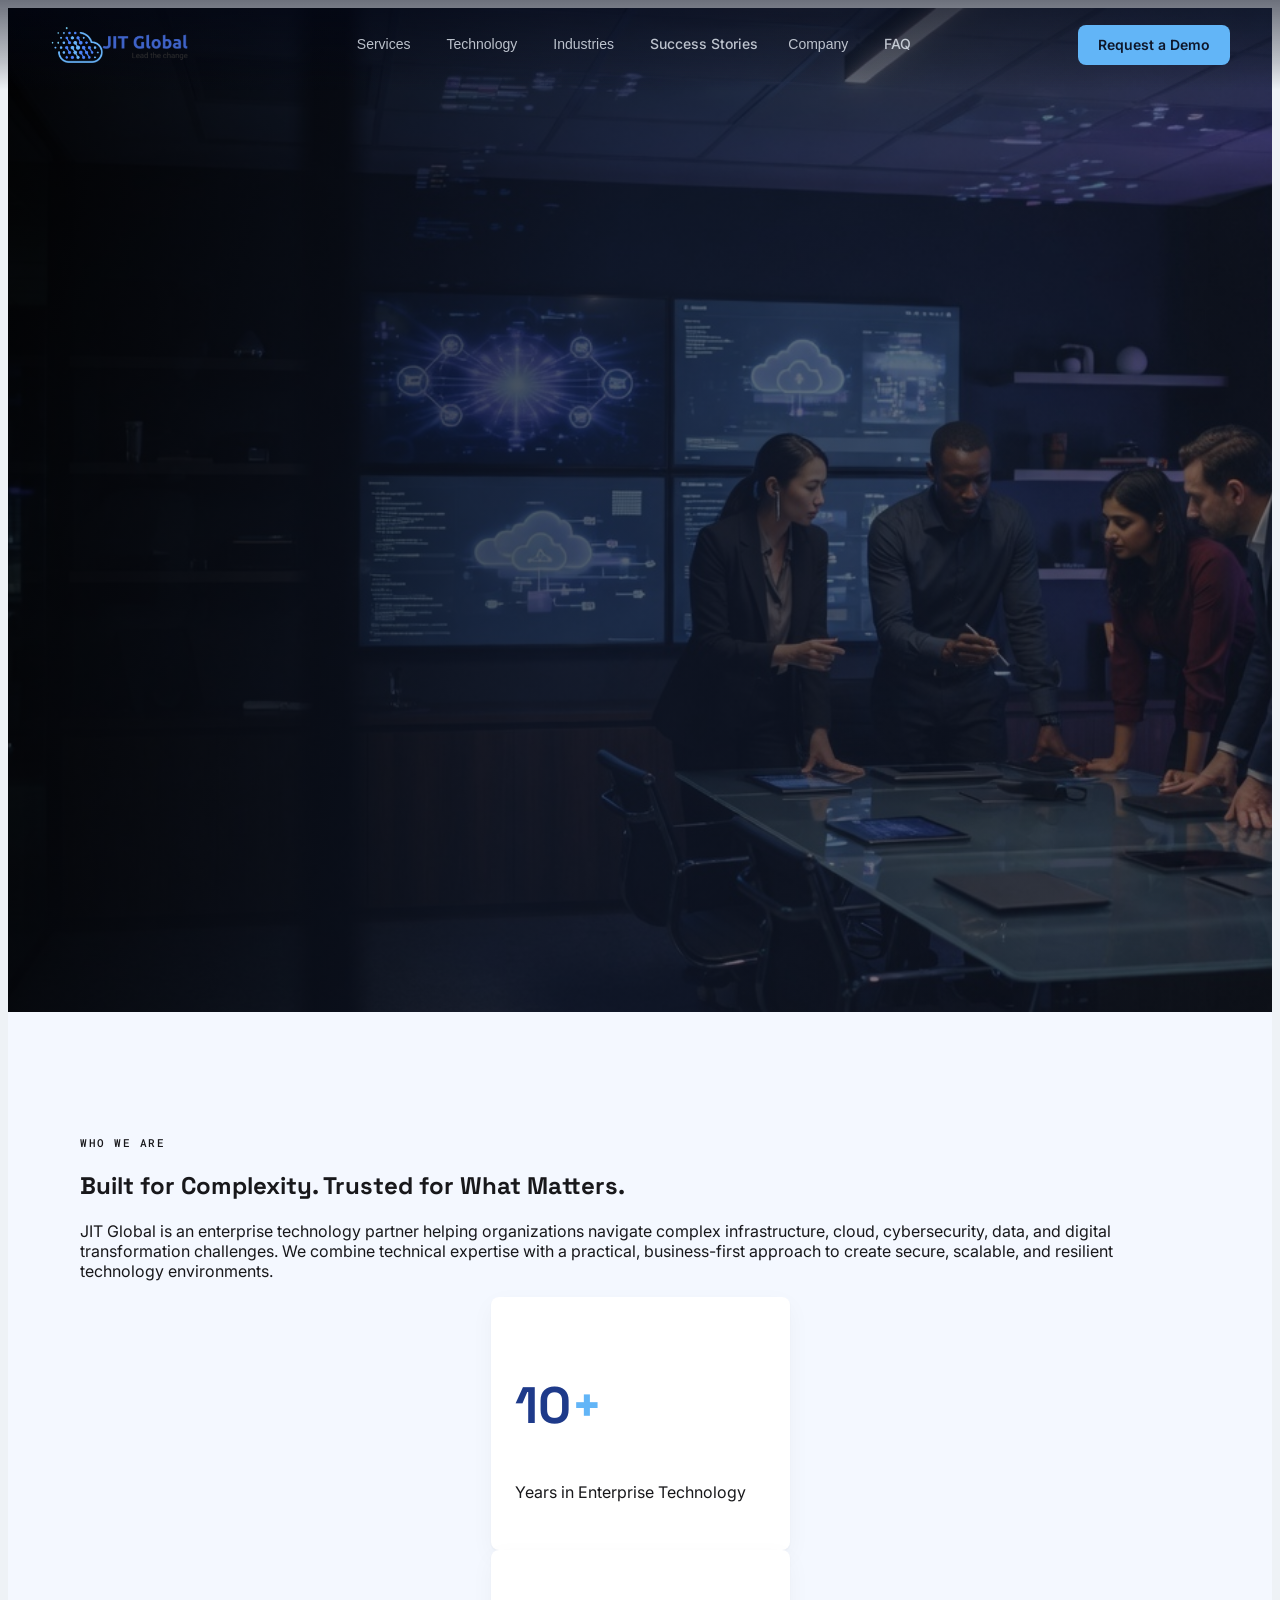
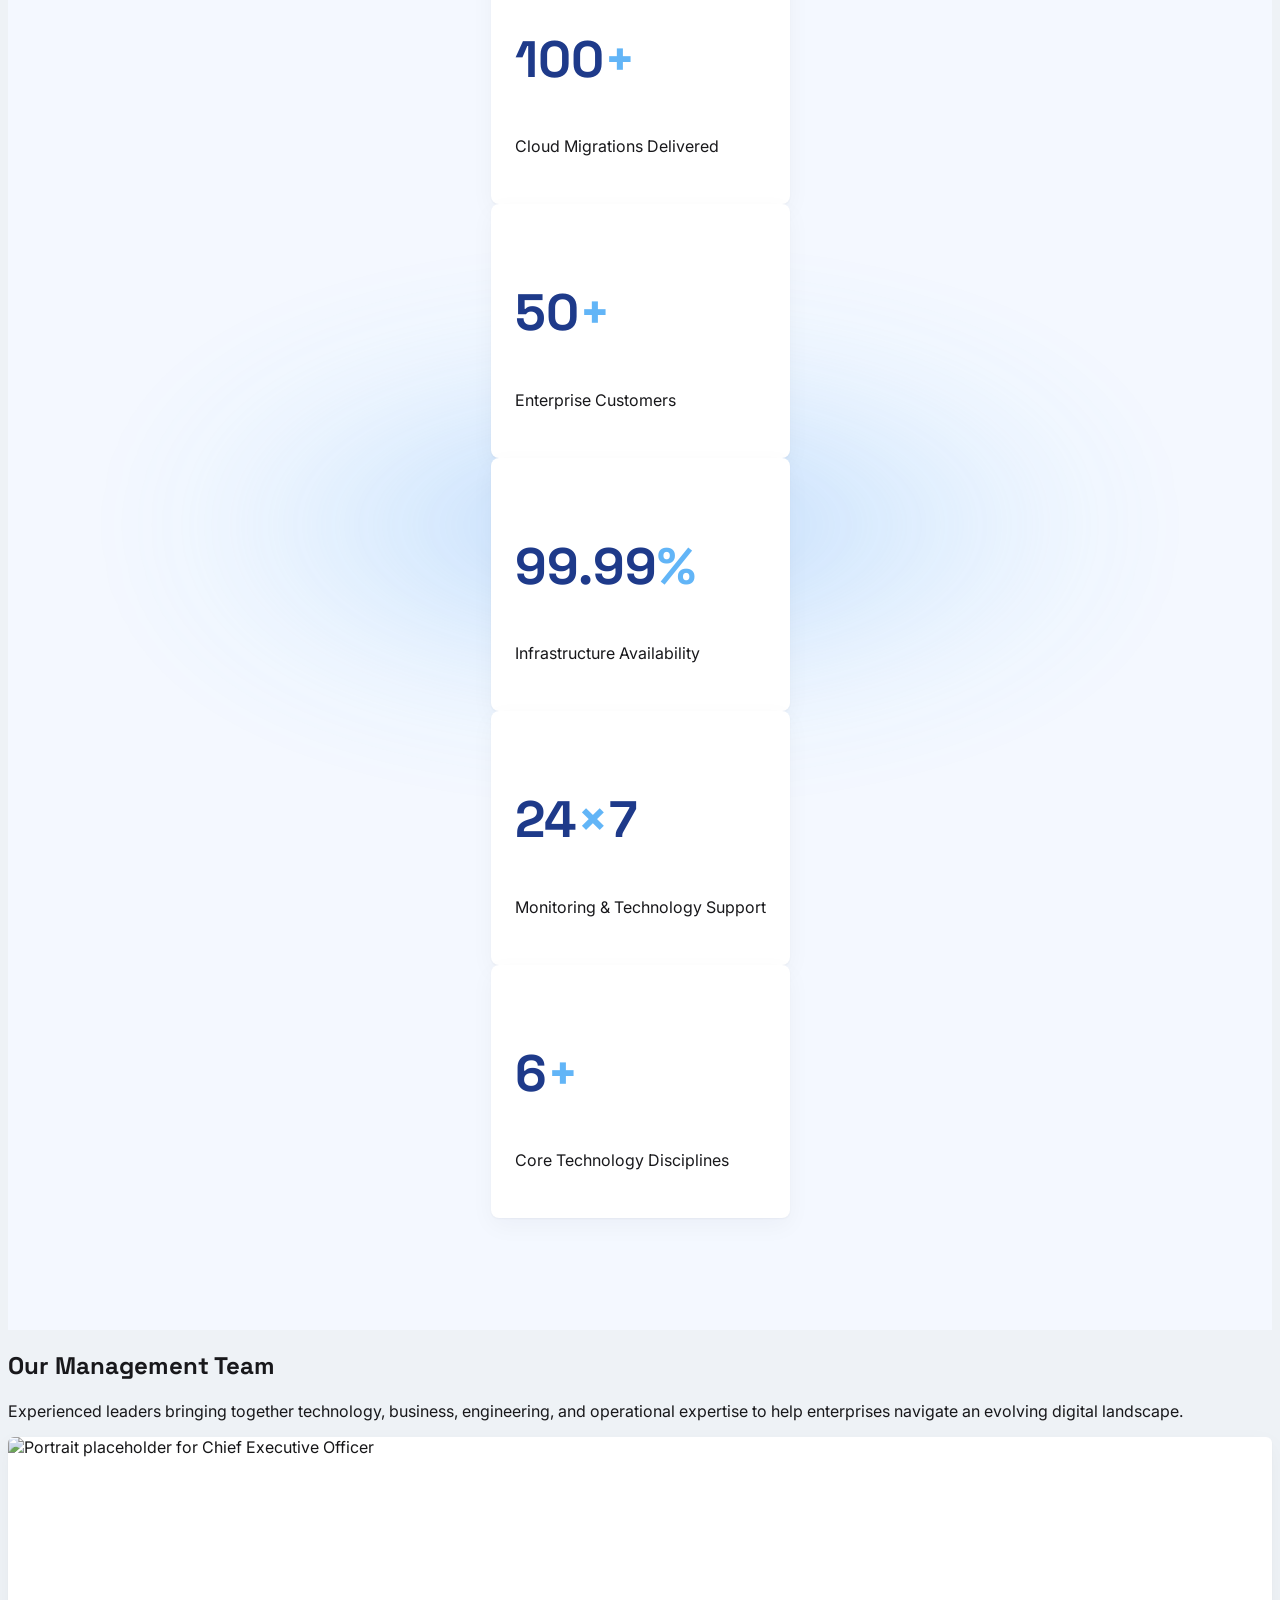
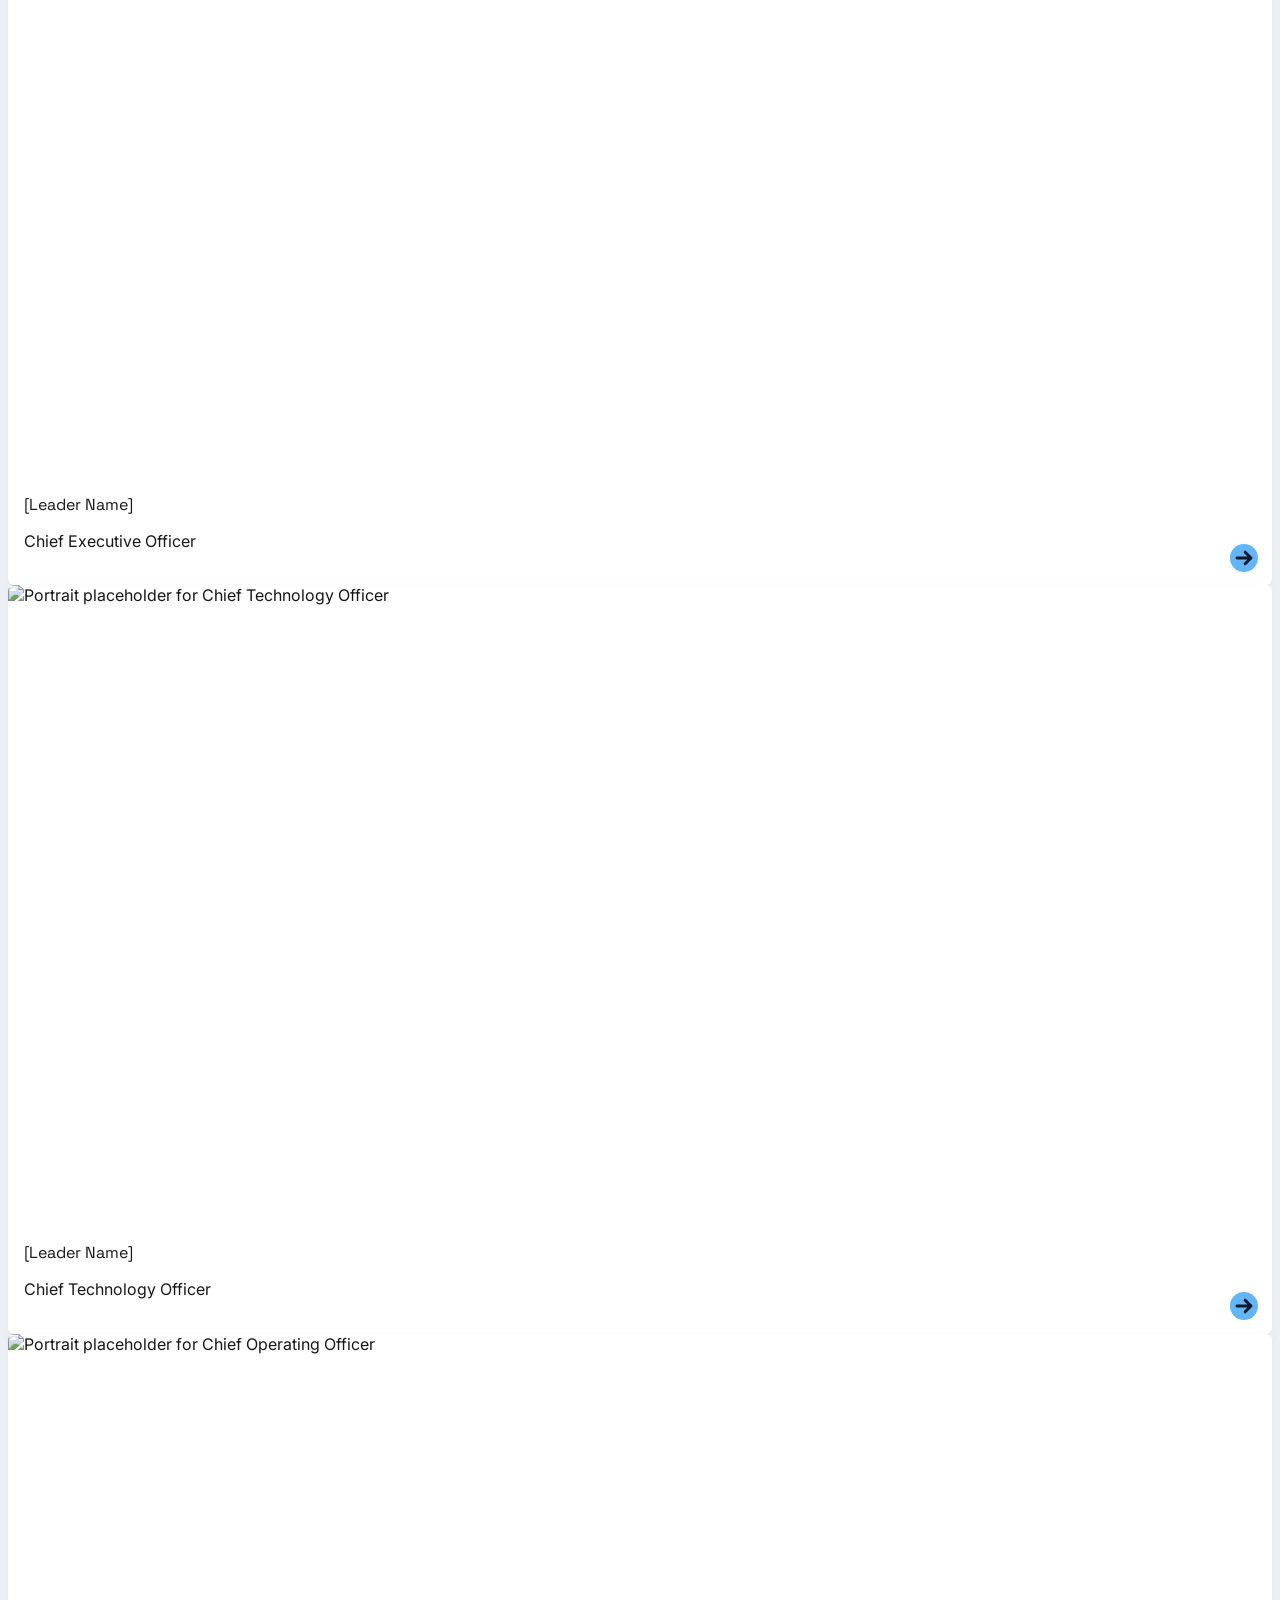
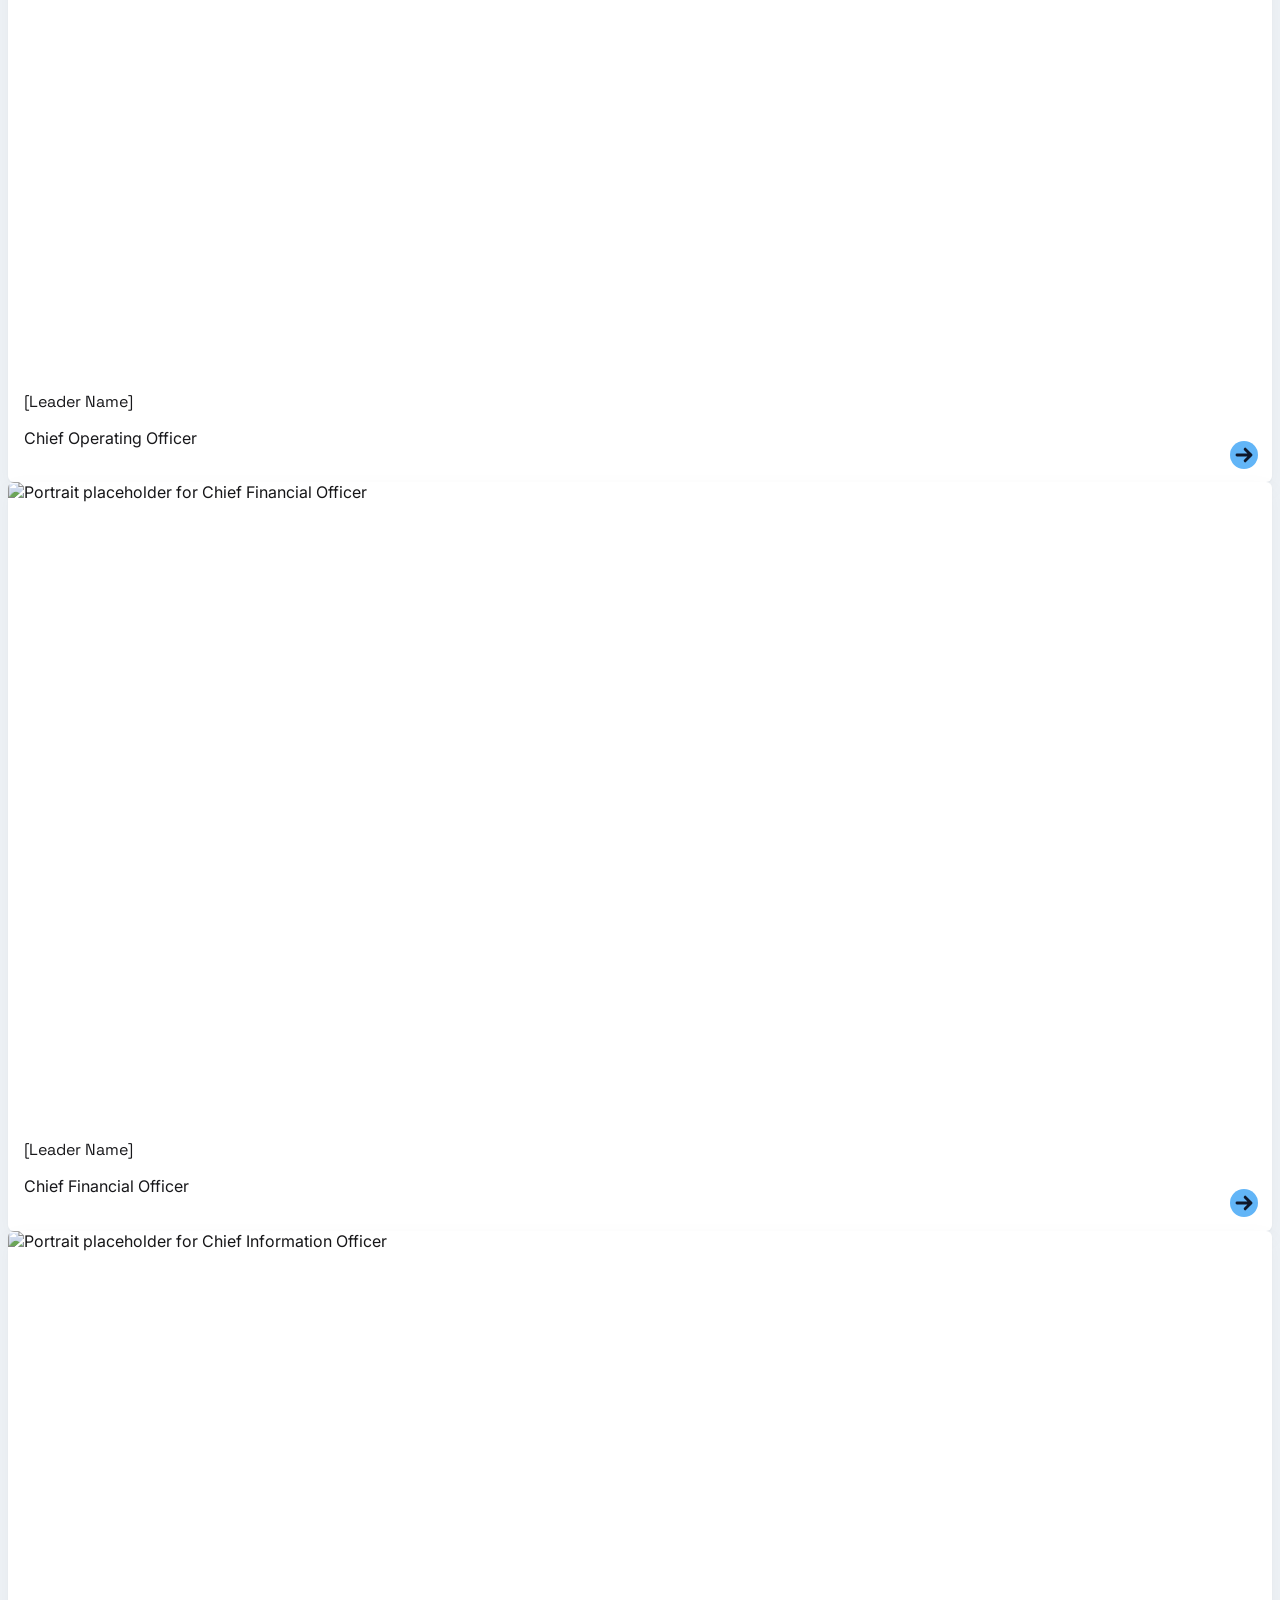
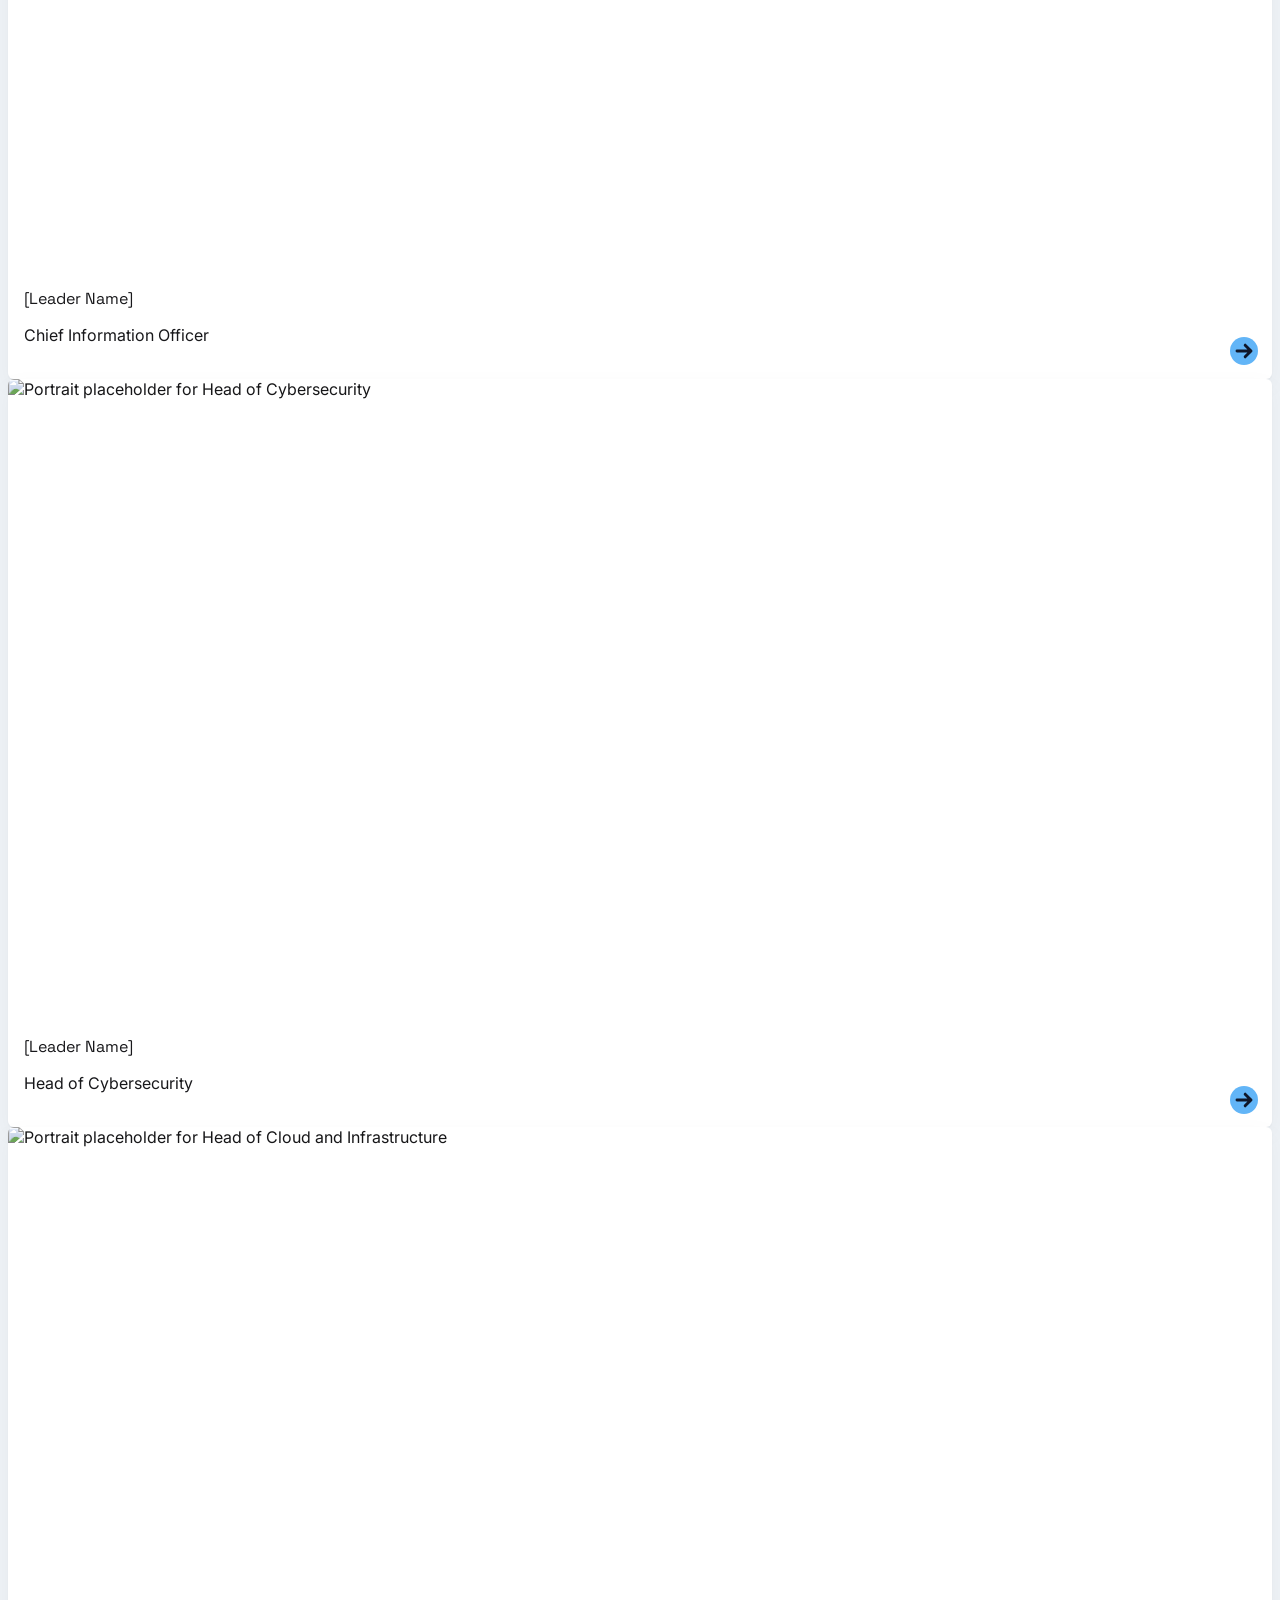
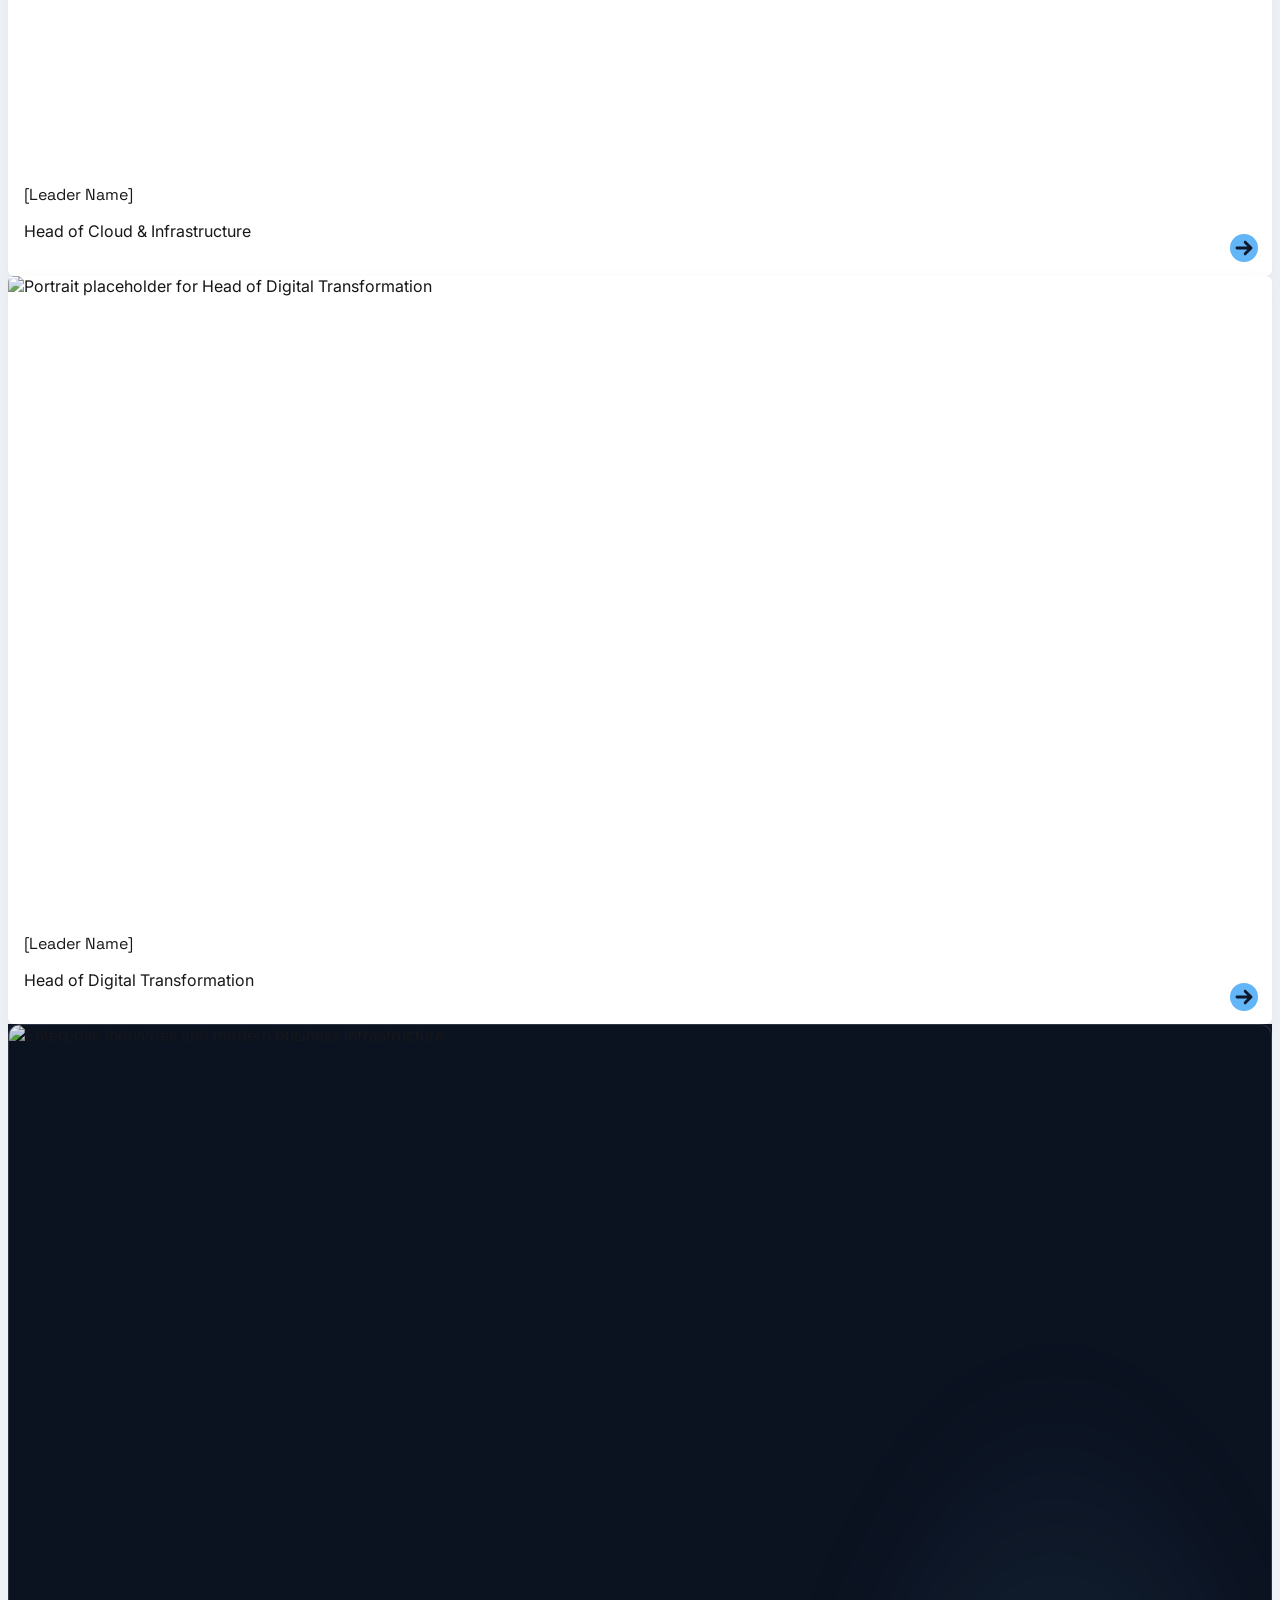
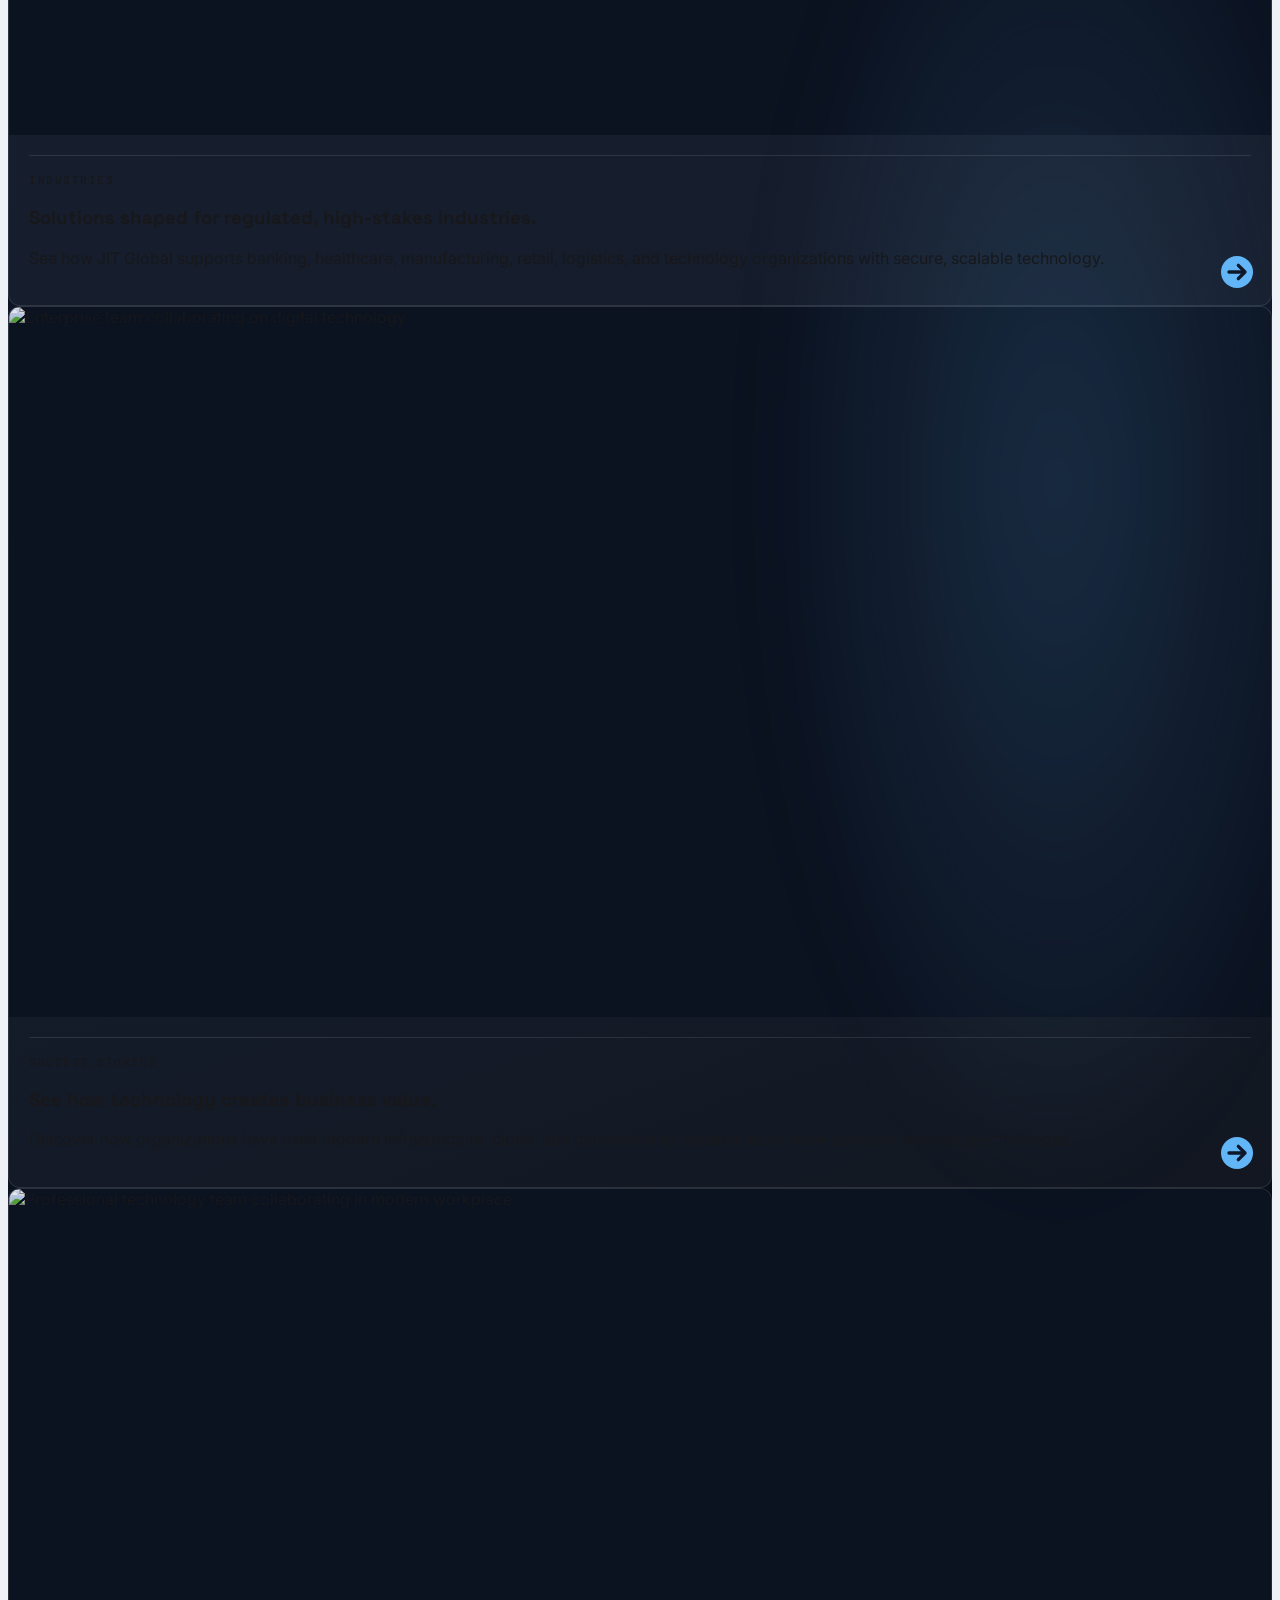
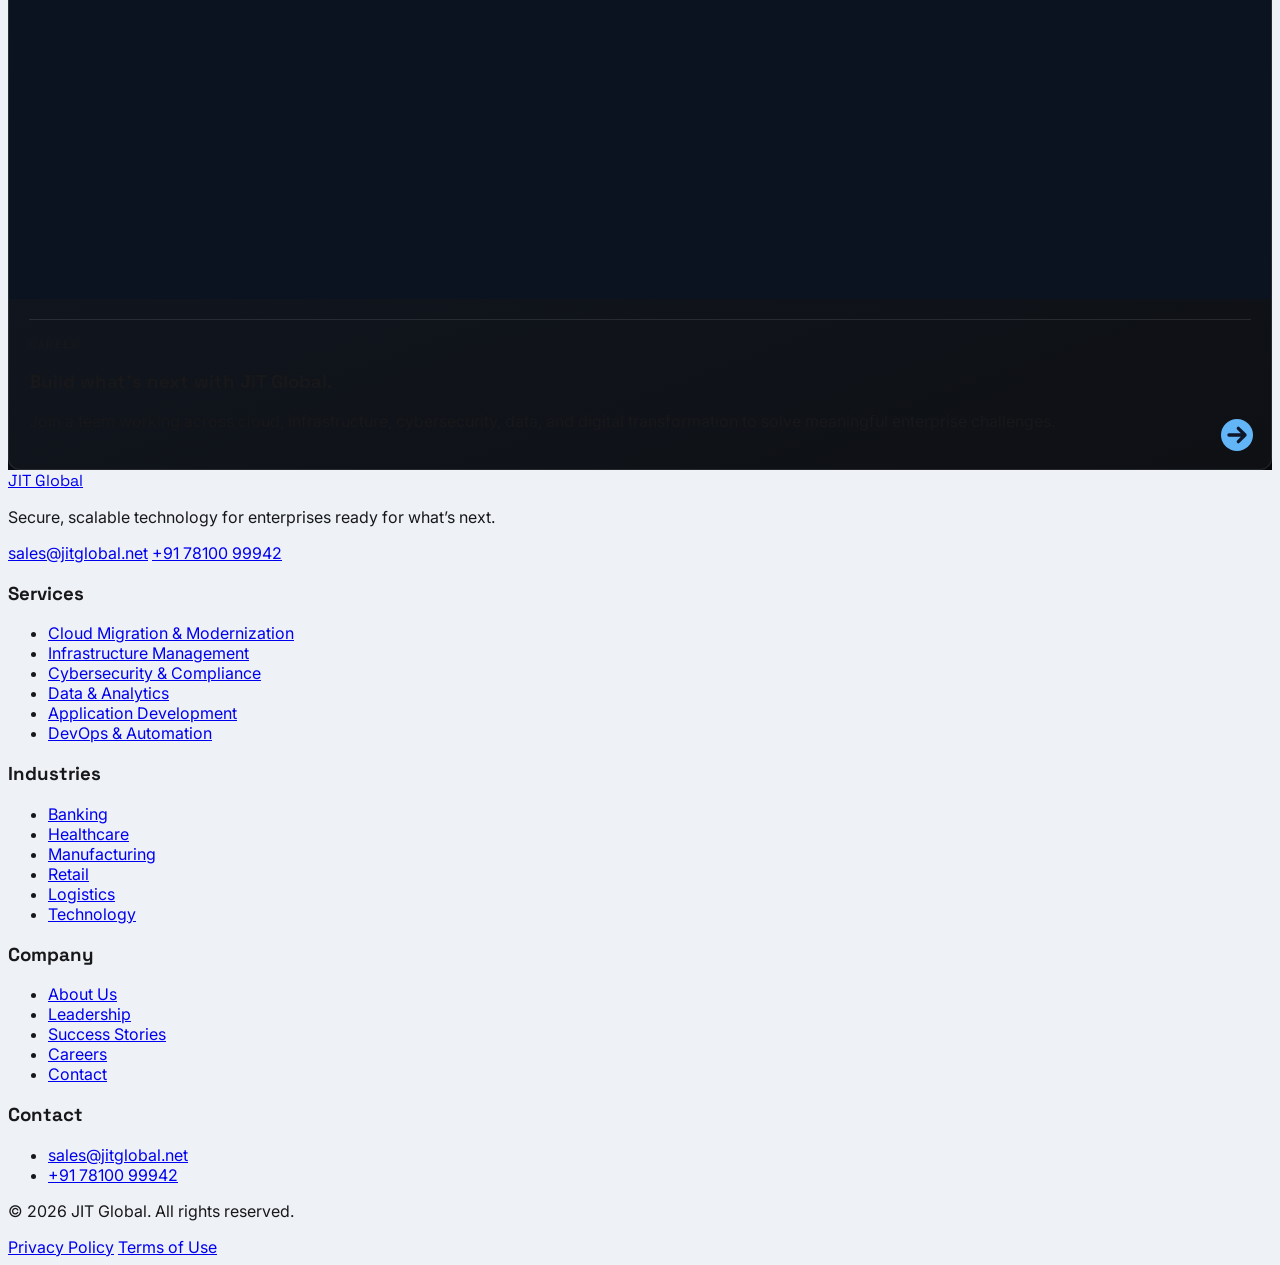
==== commit 64c1ca86: "Add Blog page and Company nav Blog link" ====
--- a/about.html
+++ b/about.html
@@ -769,6 +769,144 @@
     .mega-feature-actions .btn-mega-ghost:hover { border-color: #62B5F7; color: #62B5F7; }
     /* Keep old mega-col styles for any leftover */
     .mega-grid-tech { grid-template-columns: repeat(4, 1fr); }
+
+  
+    
+  
+    /* ===== MEGA NAV STRUCTURAL FIX v2 (fixed under header) ===== */
+    #navbar .nav-center,
+    #navbar .nav-links,
+    #navbar .nav-item,
+    #navbar .nav-shell {
+      overflow: visible !important;
+    }
+    .mega-panel {
+      position: fixed !important;
+      left: 50% !important;
+      top: 4.5rem !important;
+      right: auto !important;
+      bottom: auto !important;
+      transform: translateX(-50%) translateY(8px) !important;
+      width: min(1120px, calc(100vw - 2rem)) !important;
+      max-width: calc(100vw - 2rem) !important;
+      margin: 0 !important;
+      opacity: 0;
+      pointer-events: none;
+      transition: opacity 0.2s ease, transform 0.2s ease;
+      z-index: 100 !important;
+    }
+    .nav-item.is-open .mega-panel,
+    .nav-item:hover .mega-panel {
+      opacity: 1 !important;
+      pointer-events: auto !important;
+      transform: translateX(-50%) translateY(0) !important;
+    }
+    .mega-panel-tech {
+      width: min(1120px, calc(100vw - 2rem)) !important;
+      transform: translateX(-50%) translateY(8px) !important;
+    }
+    .nav-item.is-open .mega-panel-tech,
+    .nav-item:hover .mega-panel-tech {
+      transform: translateX(-50%) translateY(0) !important;
+    }
+    .mega-inner {
+      display: block !important;
+      width: 100% !important;
+      overflow: hidden !important;
+      border-radius: 1rem !important;
+      border: 1px solid rgba(98,181,247,0.2) !important;
+      background: #0B1220 !important;
+      box-shadow: 0 24px 64px rgba(2,6,23,0.65) !important;
+    }
+    .mega-shell {
+      display: flex !important;
+      flex-direction: row !important;
+      align-items: stretch !important;
+      width: 100% !important;
+      min-height: 24rem !important;
+      grid-template-columns: none !important;
+    }
+    .mega-side {
+      flex: 0 0 13.75rem !important;
+      width: 13.75rem !important;
+      max-width: 13.75rem !important;
+      display: flex !important;
+      flex-direction: column !important;
+      gap: 0.15rem !important;
+      padding: 1rem 0.7rem !important;
+      border-right: 1px solid rgba(255,255,255,0.08) !important;
+      background: rgba(0,0,0,0.25) !important;
+      box-sizing: border-box !important;
+    }
+    .mega-main {
+      flex: 1 1 auto !important;
+      min-width: 0 !important;
+      width: auto !important;
+      padding: 1.15rem 1.25rem !important;
+      box-sizing: border-box !important;
+      overflow: visible !important;
+    }
+    .mega-cards {
+      display: grid !important;
+      grid-template-columns: repeat(2, minmax(0, 1fr)) !important;
+      gap: 0.65rem !important;
+      width: 100% !important;
+    }
+    .mega-card {
+      min-width: 0 !important;
+      box-sizing: border-box !important;
+    }
+    .mega-feature {
+      flex: 0 0 16.5rem !important;
+      width: 16.5rem !important;
+      max-width: 16.5rem !important;
+      display: flex !important;
+      flex-direction: column !important;
+      padding: 1.1rem !important;
+      border-left: 1px solid rgba(255,255,255,0.08) !important;
+      background: linear-gradient(180deg, rgba(30,58,138,0.45), rgba(15,23,42,0.98)) !important;
+      box-sizing: border-box !important;
+      position: relative !important;
+      float: none !important;
+    }
+    .mega-feature-media {
+      width: 100% !important;
+      height: 8.5rem !important;
+      max-height: 8.5rem !important;
+      aspect-ratio: auto !important;
+      border-radius: 0.65rem !important;
+      overflow: hidden !important;
+      margin-bottom: 0.85rem !important;
+      flex-shrink: 0 !important;
+    }
+    .mega-feature-media img {
+      width: 100% !important;
+      height: 100% !important;
+      object-fit: cover !important;
+      display: block !important;
+    }
+    .mega-grid,
+    .mega-grid-tech {
+      display: none !important;
+    }
+    @media (max-width: 1023px) {
+      .mega-feature { display: none !important; }
+      .mega-side { flex-basis: 12rem !important; width: 12rem !important; max-width: 12rem !important; }
+    }
+    @media (max-width: 640px) {
+      .mega-panel { top: 4.15rem !important; }
+    }
+
+    .mega-panel-company {
+      width: min(16rem, calc(100vw - 2rem)) !important;
+      left: 50% !important;
+      transform: translateX(-50%) translateY(8px) !important;
+    }
+    .nav-item.is-open .mega-panel-company,
+    .nav-item:hover .mega-panel-company {
+      transform: translateX(-50%) translateY(0) !important;
+    }
+    .mega-panel-company .mega-simple:hover { color: #62B5F7 !important; }
 
   </style>
 </head>
@@ -1077,7 +1215,18 @@
           </div>
 
           <a href="success-stories.html" class="nav-link">Success Stories</a>
-          <a href="about.html" class="nav-link">Company</a>
+          <div class="nav-item" id="nav-company">
+            <button type="button" class="nav-link" aria-expanded="false" aria-controls="company-mega" id="company-mega-btn">
+              Company
+              <svg class="h-3.5 w-3.5 opacity-70 transition-transform nav-chev" fill="none" viewBox="0 0 24 24" stroke="currentColor" stroke-width="2" aria-hidden="true"><path stroke-linecap="round" stroke-linejoin="round" d="M19 9l-7 7-7-7"/></svg>
+            </button>
+            <div id="company-mega" class="mega-panel mega-panel-company" role="region" aria-labelledby="company-mega-btn">
+              <div class="mega-inner" style="padding:0.85rem 1rem;min-width:14rem">
+                <a href="about.html" class="mega-simple" style="display:block;padding:0.55rem 0.4rem;font-size:0.9rem;font-weight:500;color:rgba(226,232,240,0.85);text-decoration:none">About Us</a>
+                <a href="blog.html" class="mega-simple" style="display:block;padding:0.55rem 0.4rem;font-size:0.9rem;font-weight:500;color:rgba(226,232,240,0.85);text-decoration:none">Blog</a>
+              </div>
+            </div>
+          </div>
           <a href="index.html#faq" class="nav-link">FAQ</a>
         </nav>
       </div>
@@ -1137,7 +1286,13 @@
           </div>
         </details>
         <a href="success-stories.html" class="mobile-link">Success Stories</a>
-        <a href="about.html" class="mobile-link">Company</a>
+        <details class="mobile-acc">
+          <summary>Company <svg class="h-3.5 w-3.5 opacity-70 nav-chev transition-transform" fill="none" viewBox="0 0 24 24" stroke="currentColor" stroke-width="2" aria-hidden="true"><path stroke-linecap="round" stroke-linejoin="round" d="M19 9l-7 7-7-7"/></svg></summary>
+          <div class="mobile-acc-body">
+            <a href="about.html" class="mobile-link !py-1.5 !px-0 text-sm text-white/70">About Us</a>
+            <a href="blog.html" class="mobile-link !py-1.5 !px-0 text-sm text-white/70">Blog</a>
+          </div>
+        </details>
         <a href="index.html#faq" class="mobile-link">FAQ</a>
         <div class="mt-3 flex flex-col gap-2 pt-3 border-t border-white/10">
           <a href="index.html#cta" class="nav-cta !flex w-full text-center justify-center mobile-link !h-11">Request a Demo</a>
@@ -1510,7 +1665,7 @@
       })();
   
       (function initInnerMegas() {
-        const items = ['nav-services', 'nav-technology', 'nav-industries'];
+        const items = ['nav-services', 'nav-technology', 'nav-industries', 'nav-company'];
         items.forEach((id) => {
           const item = document.getElementById(id);
           if (!item) return;
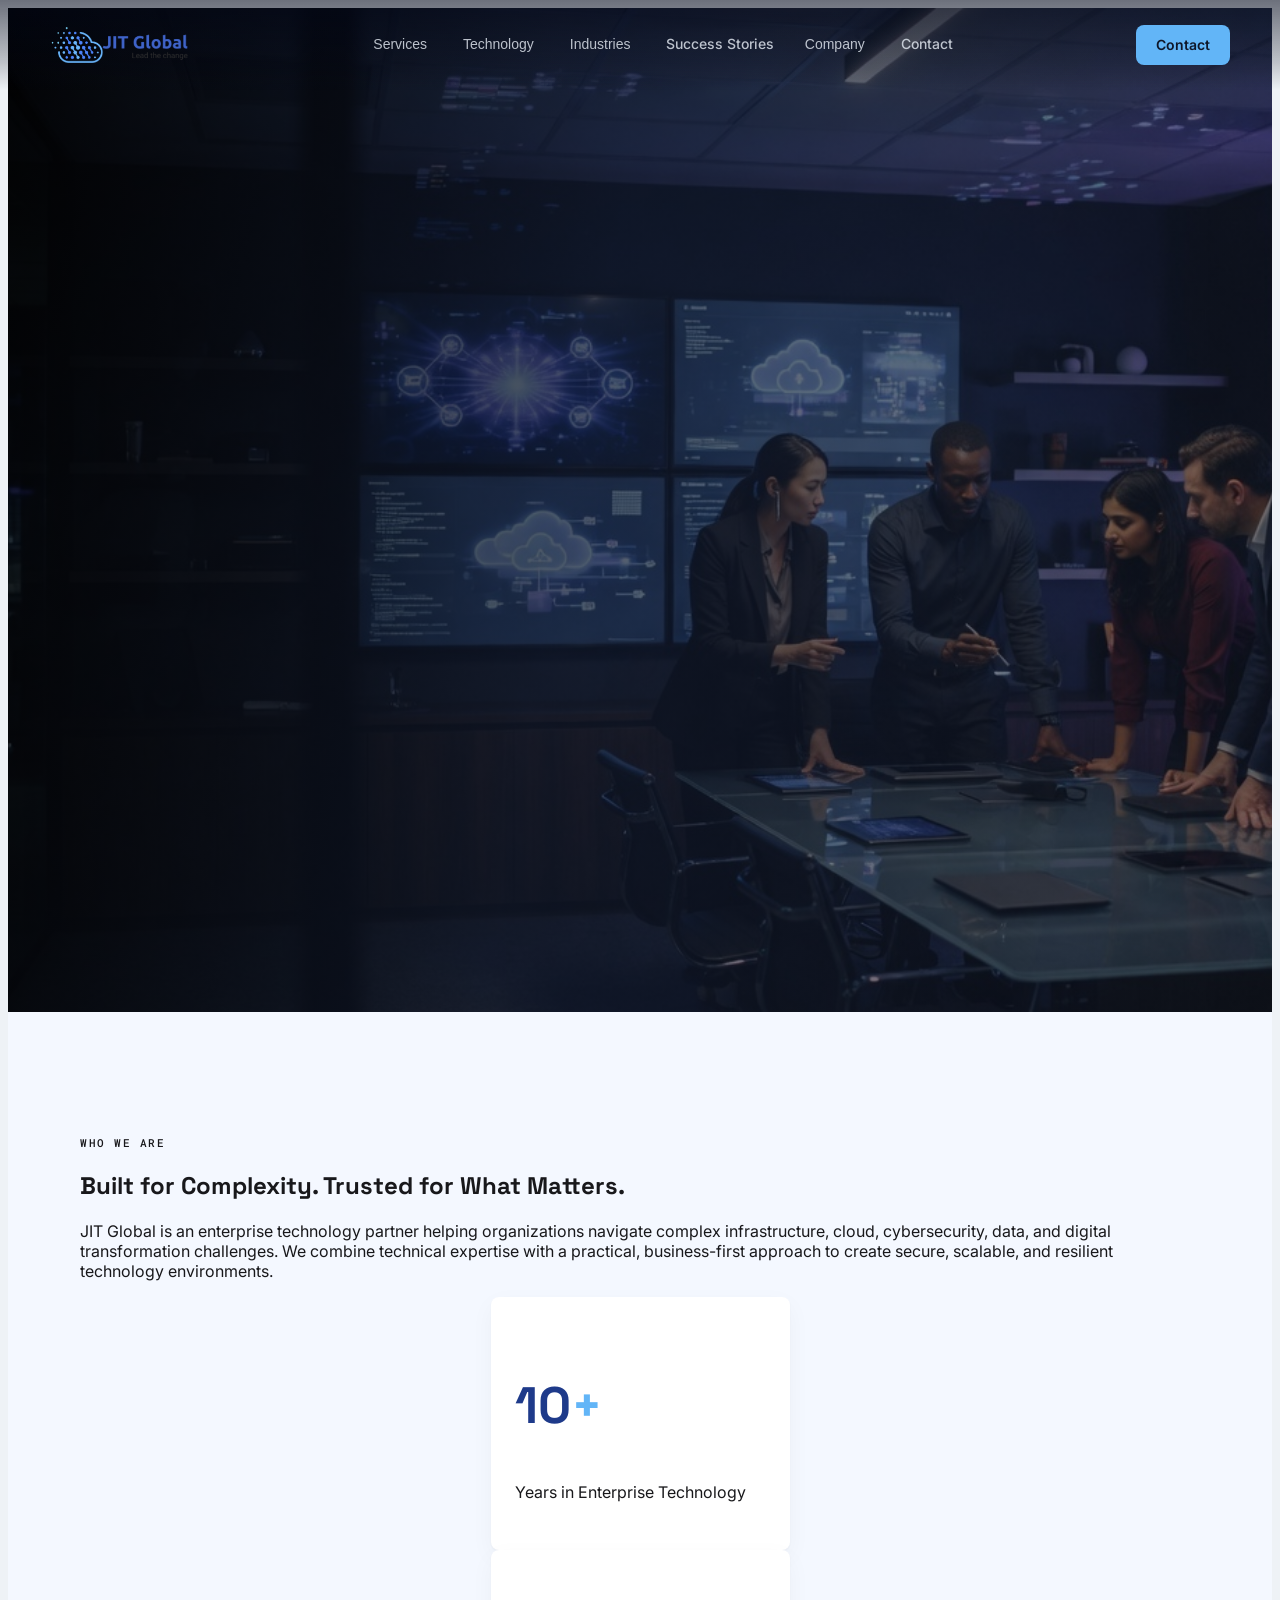
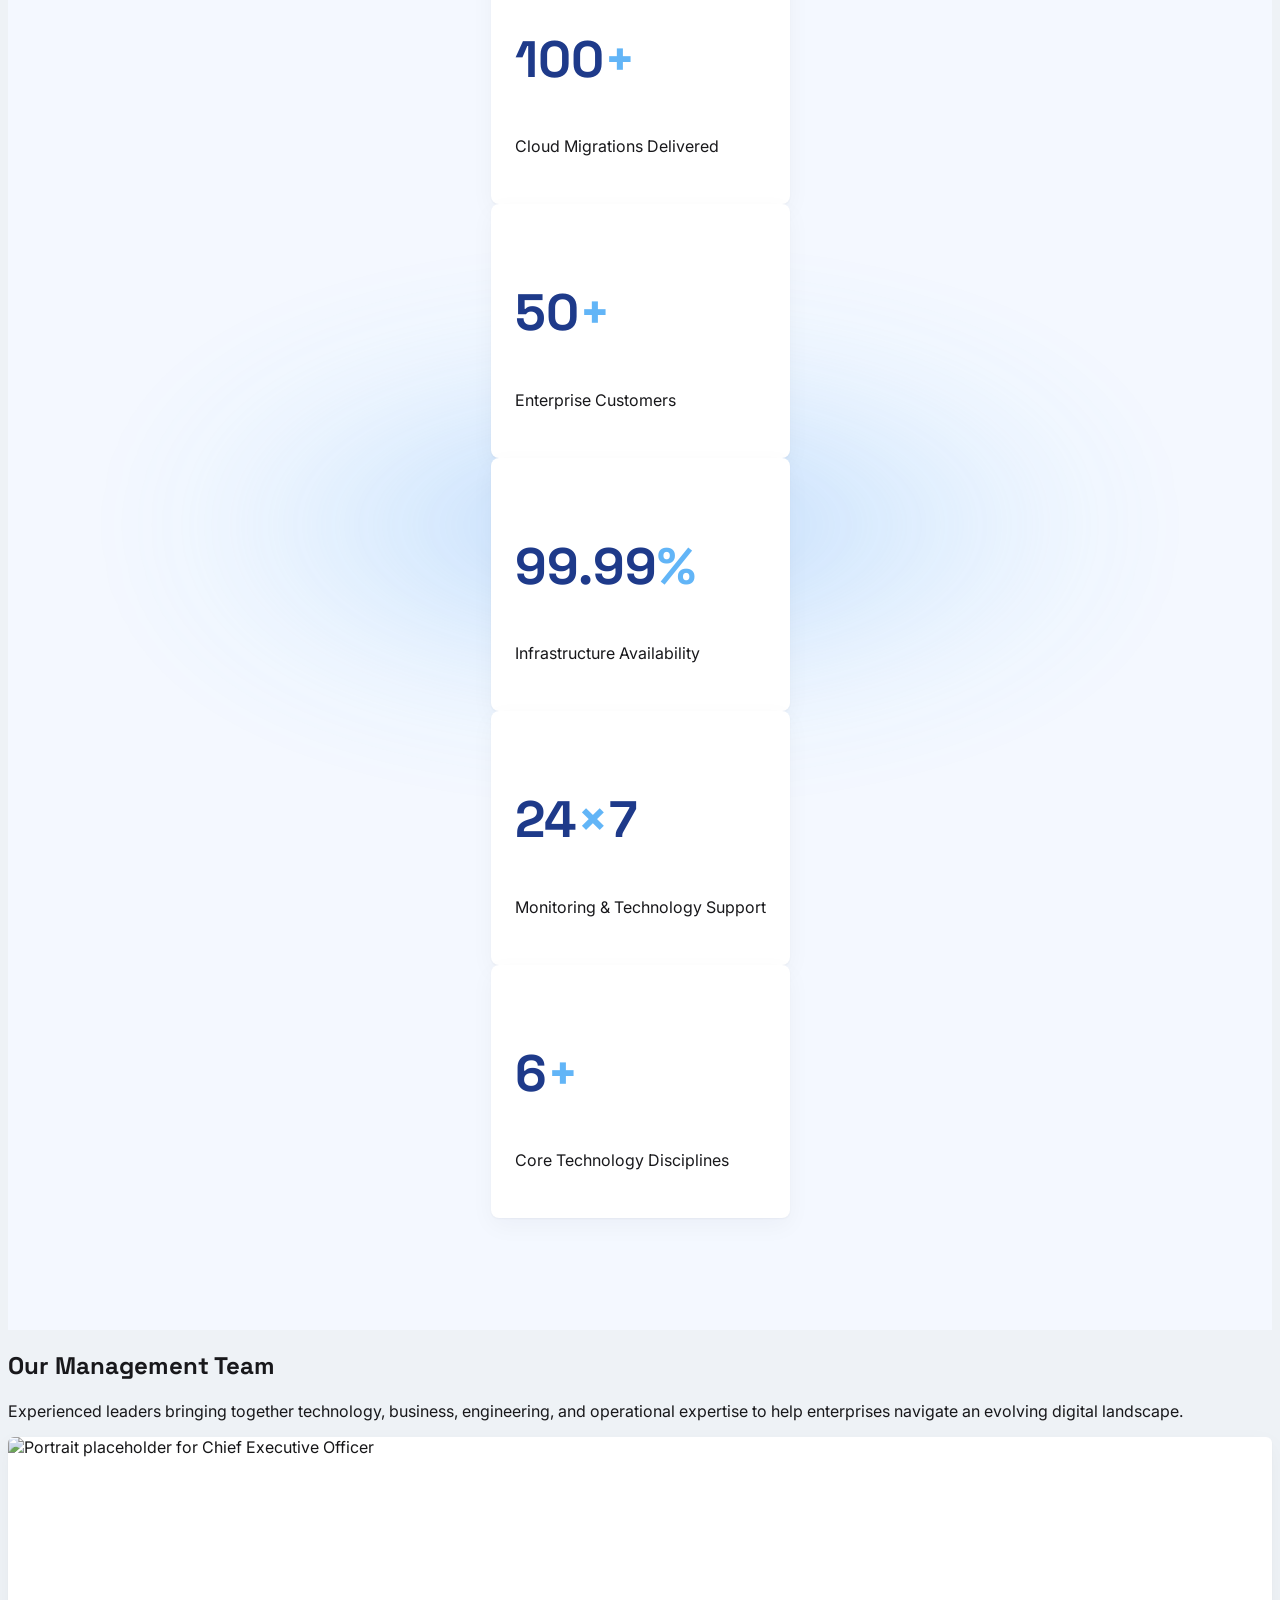
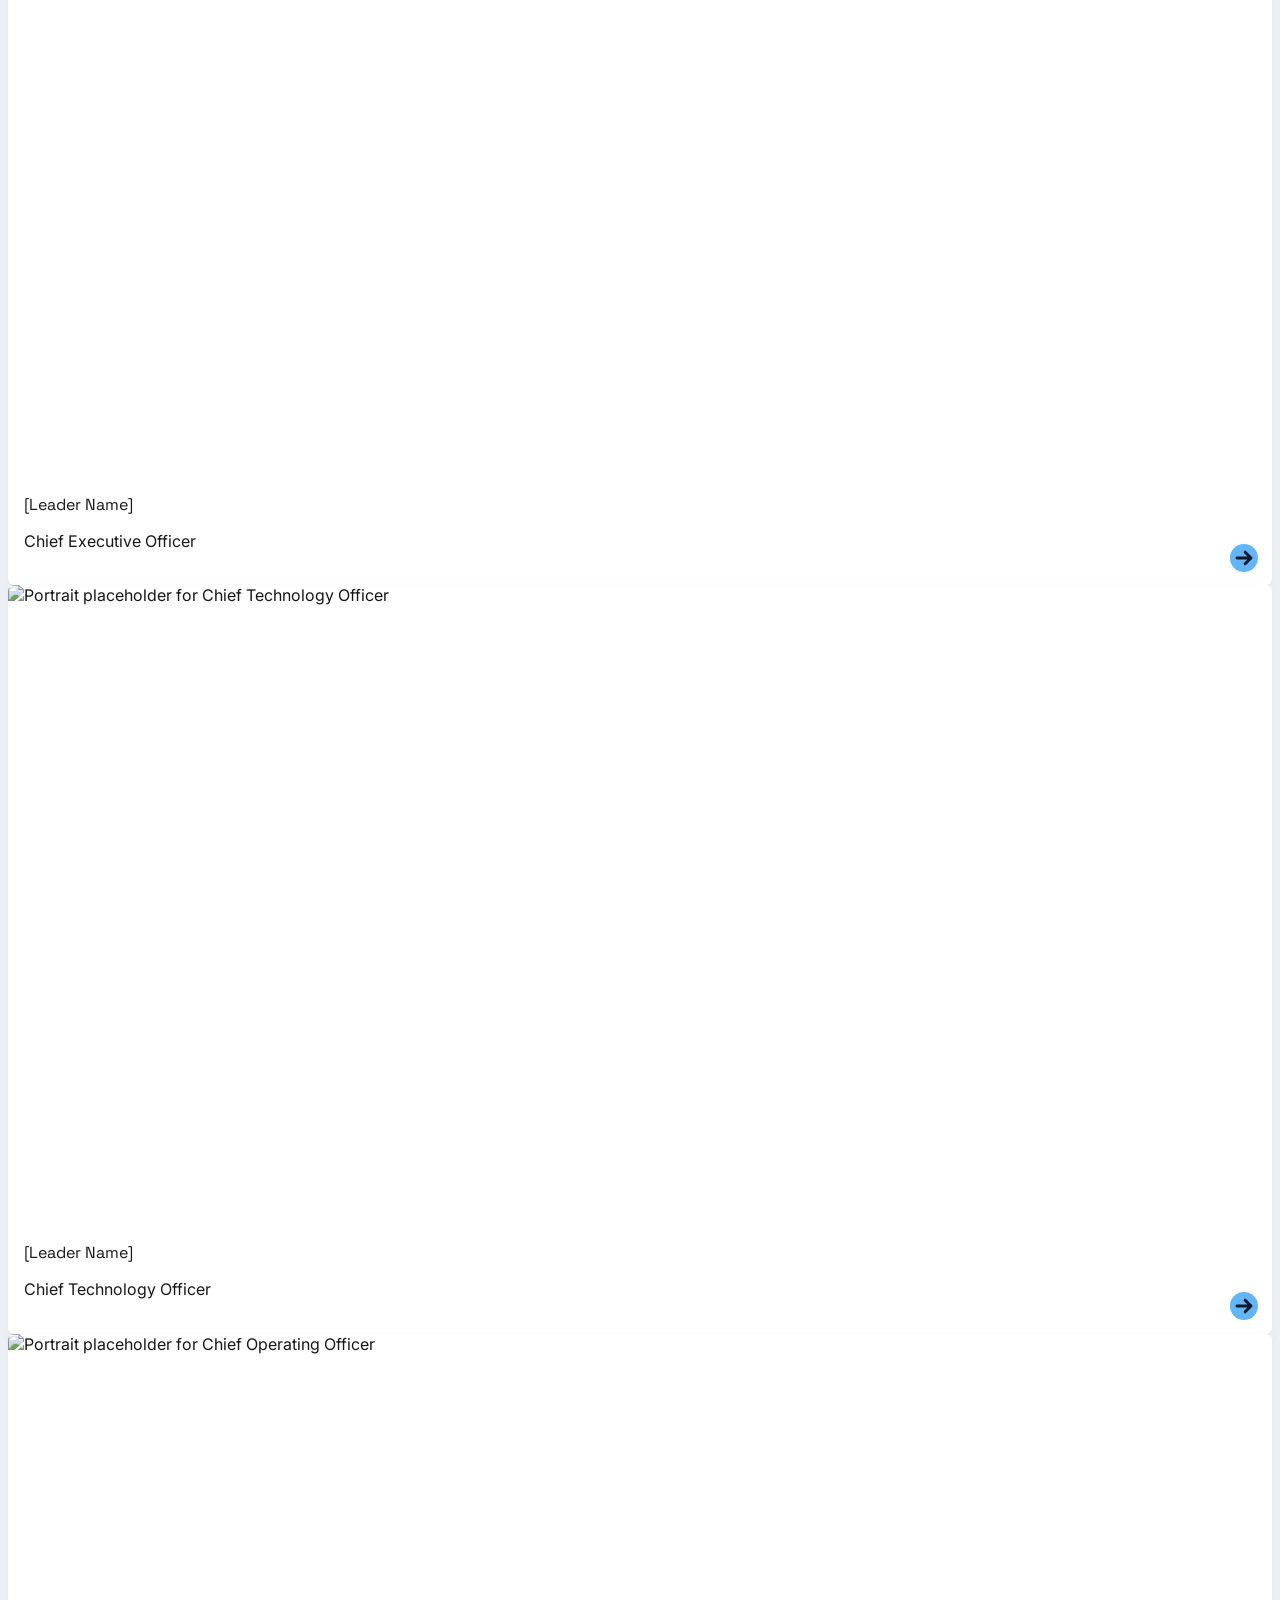
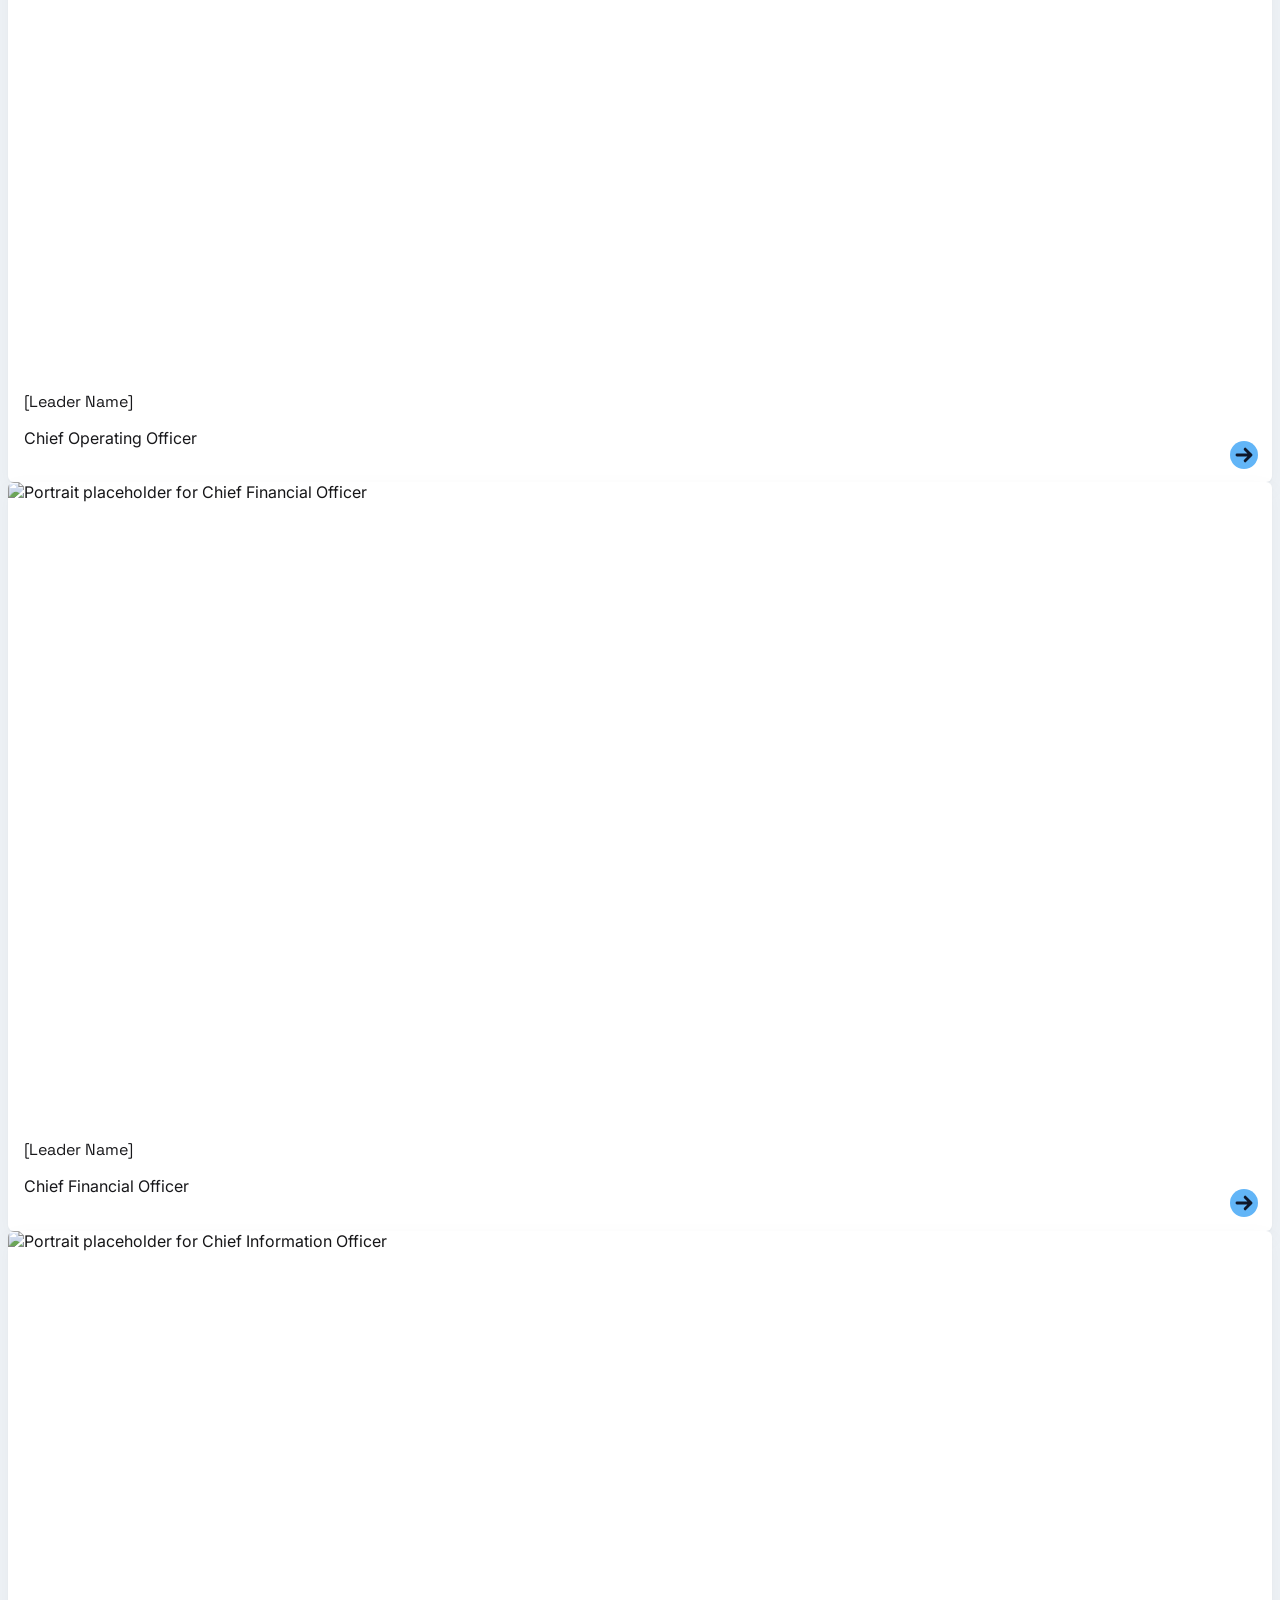
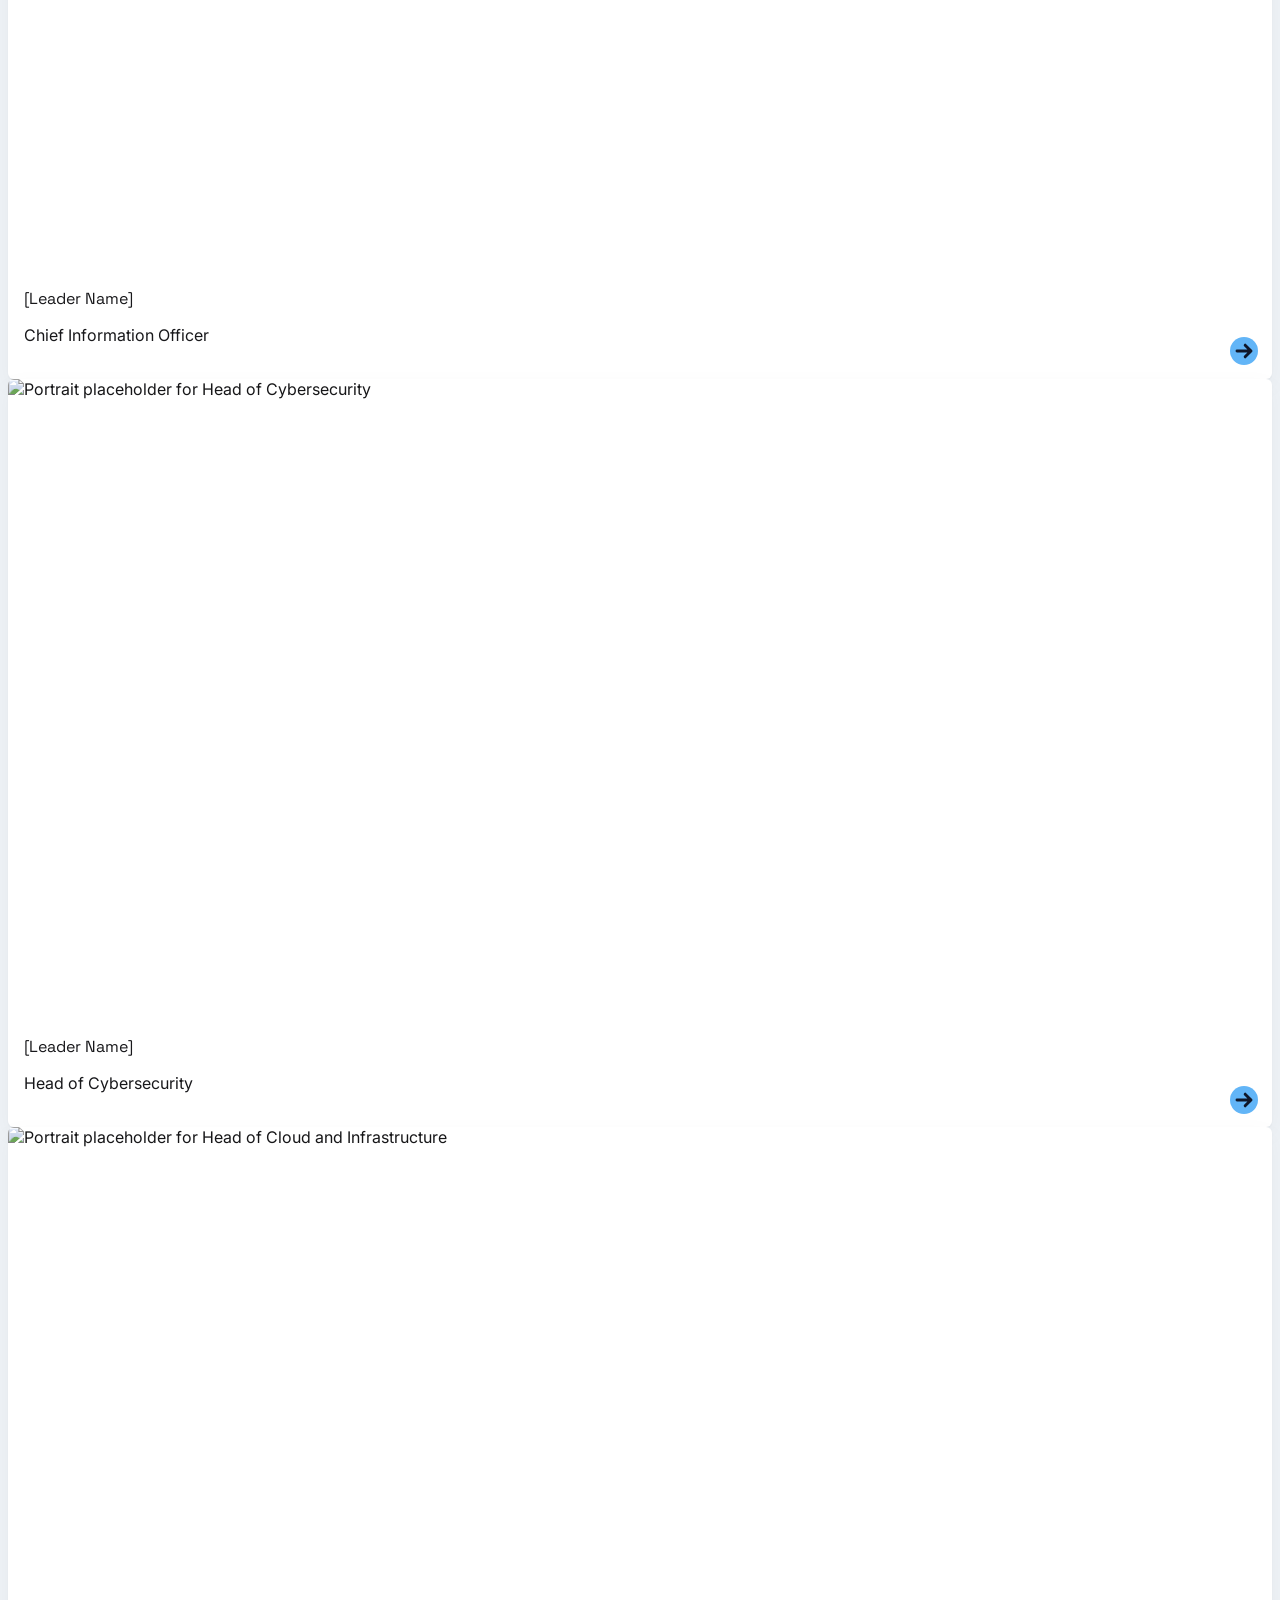
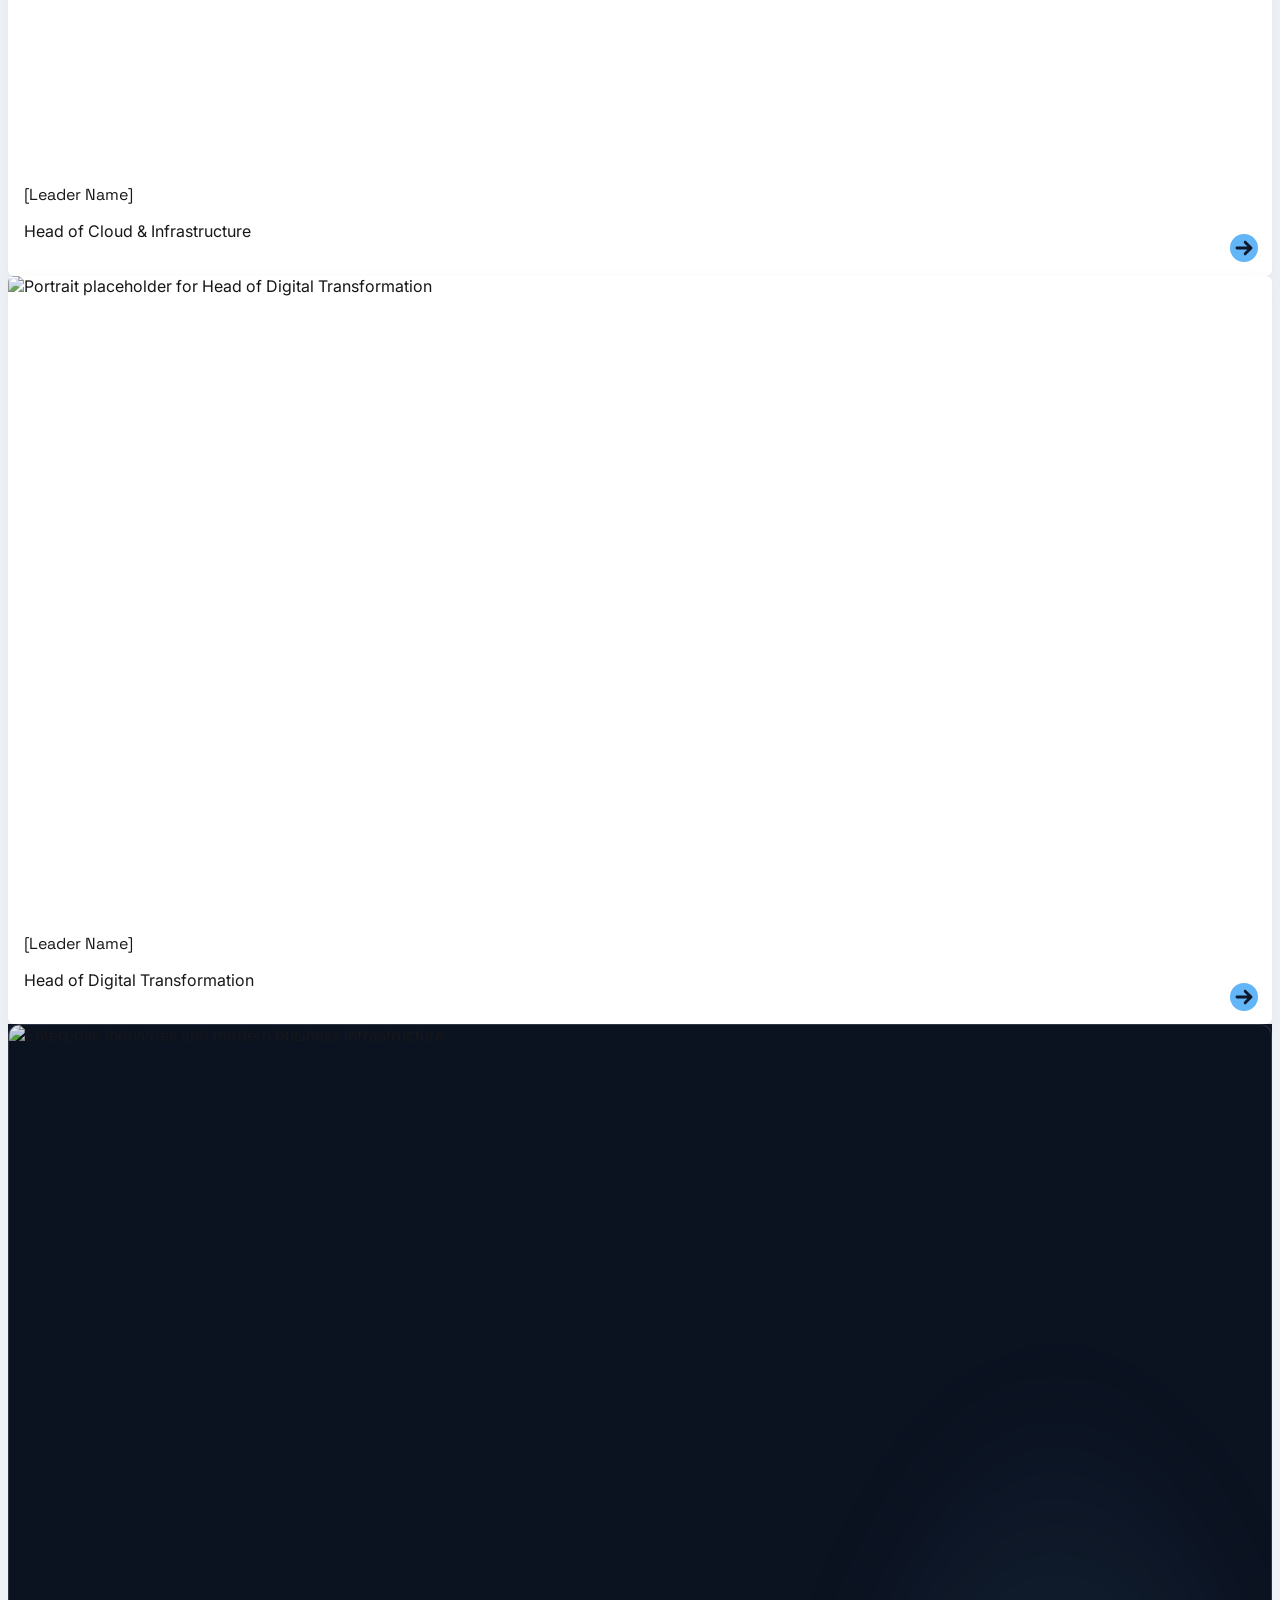
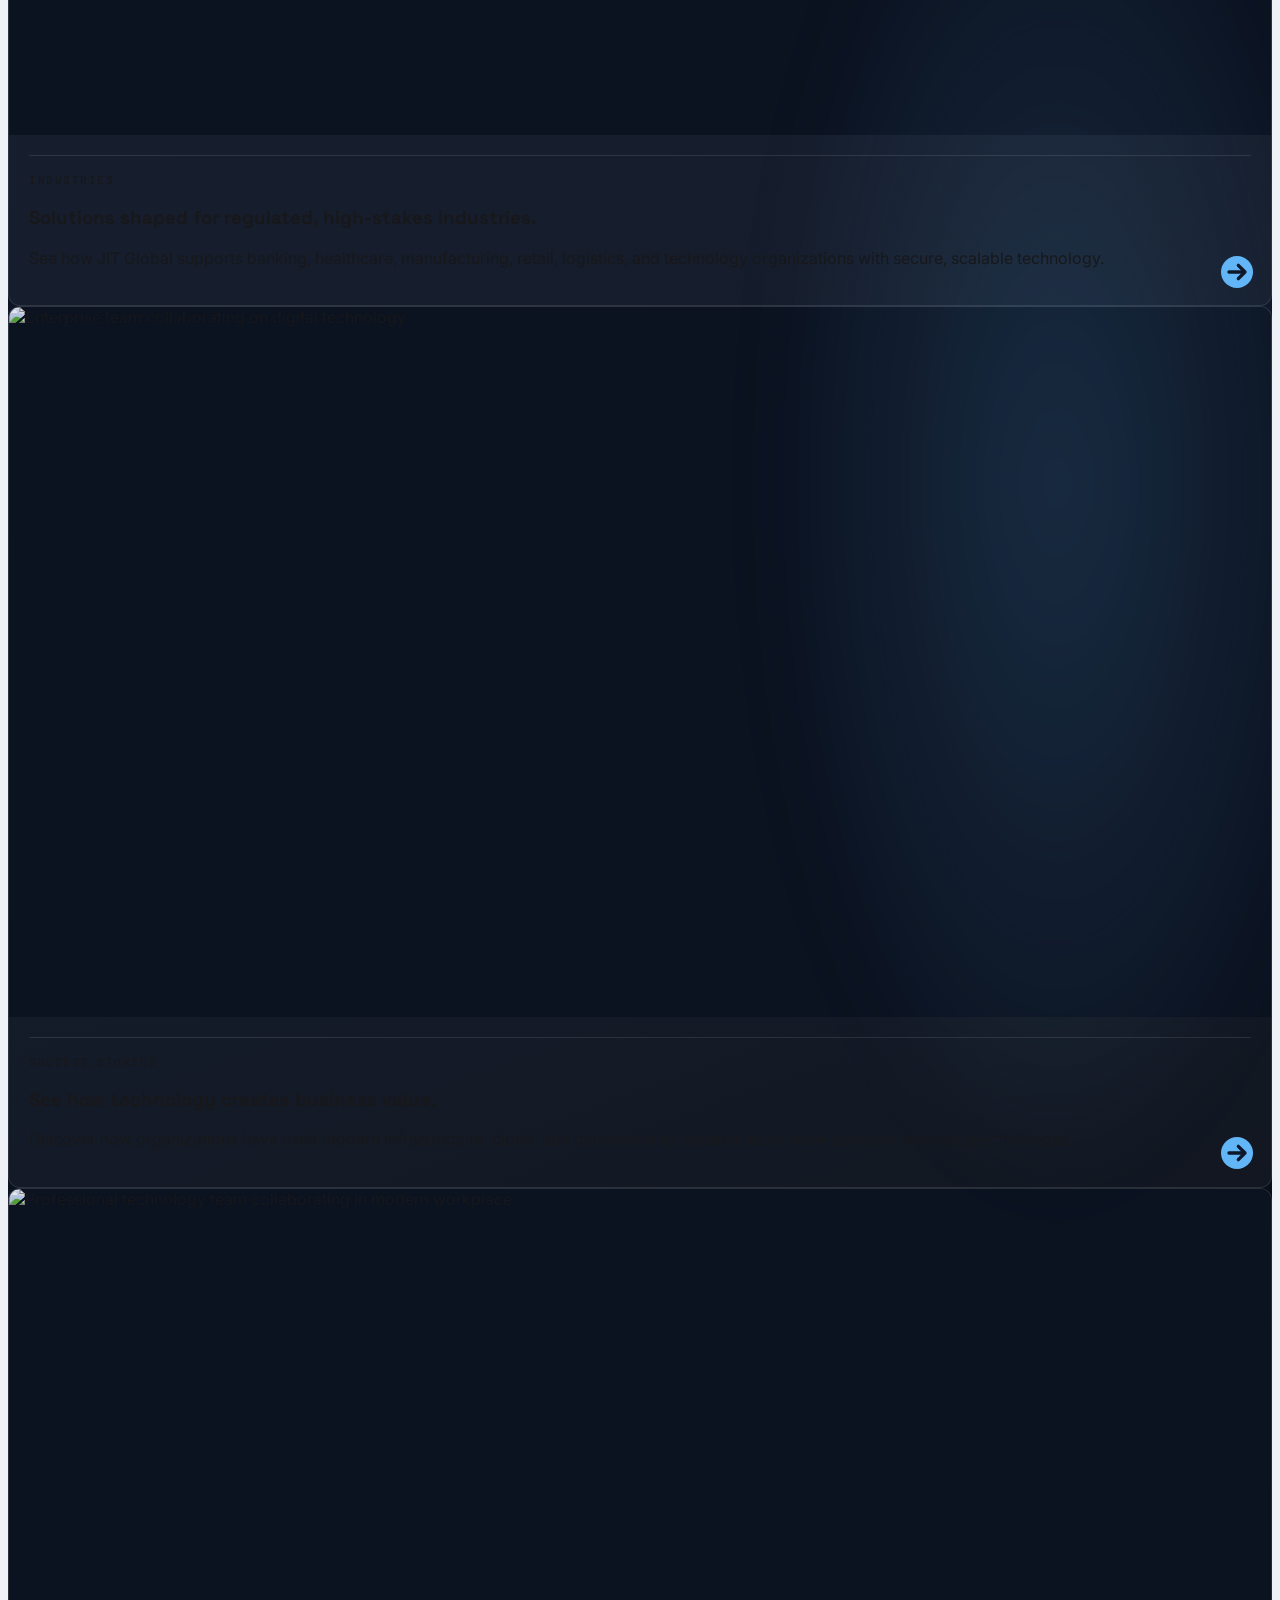
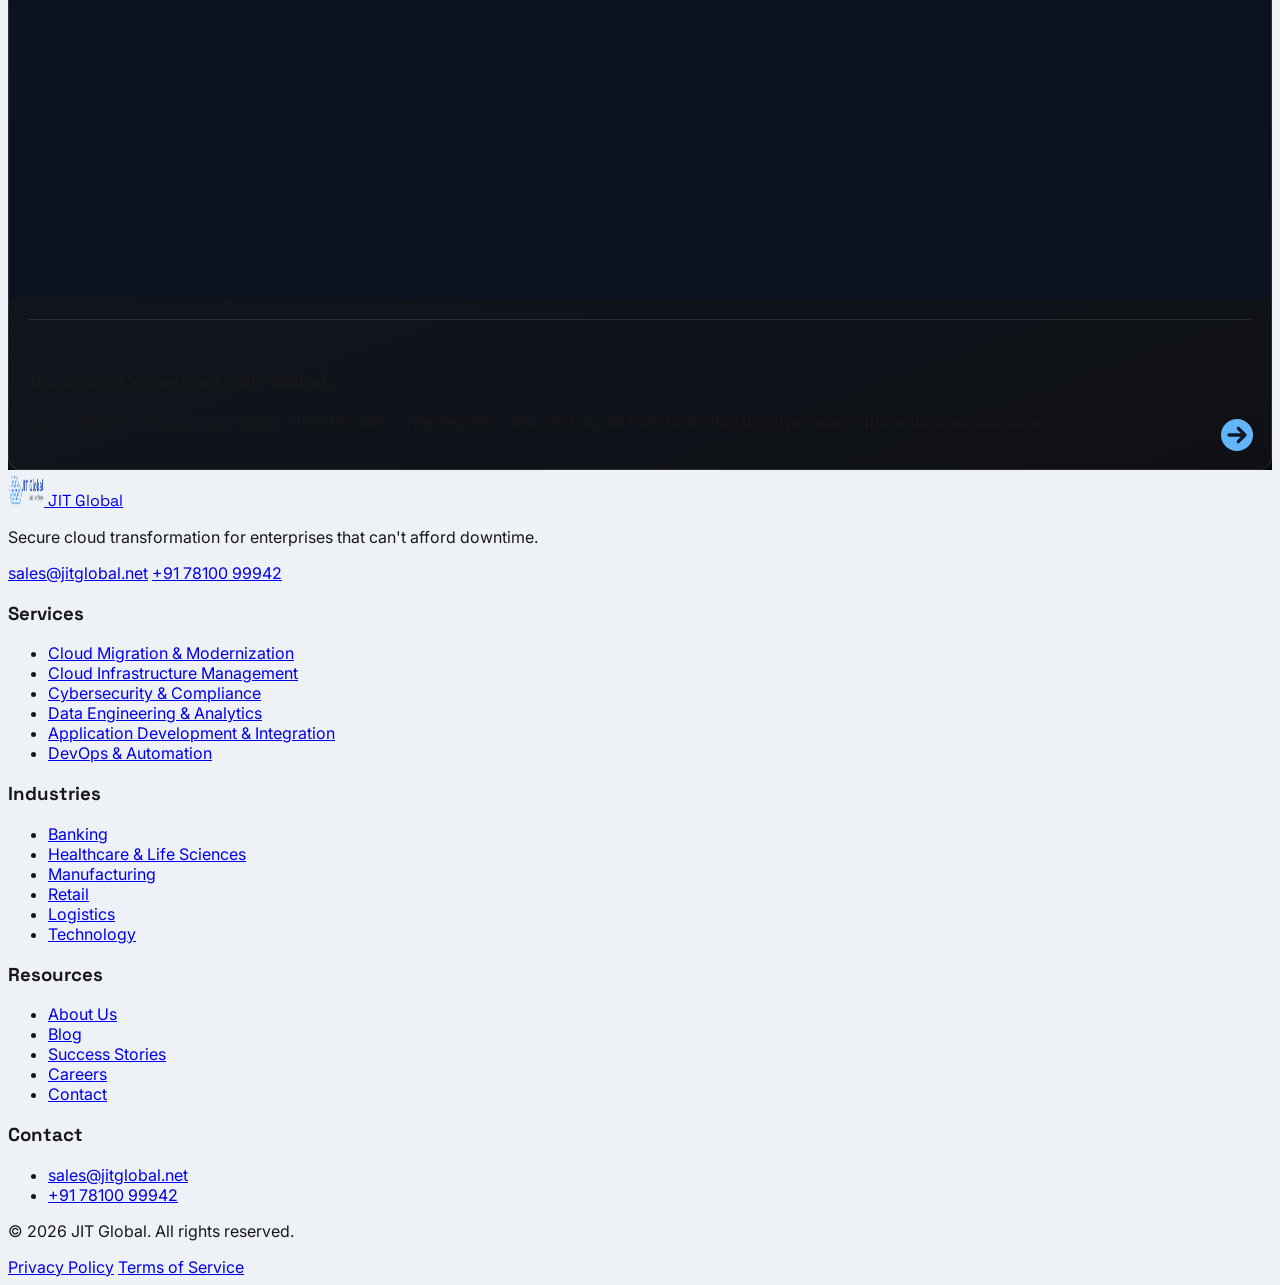
==== commit 7f97805f: "Standardize global nav Contact CTA, remove FAQ from nav, sync homepage footer" ====
--- a/about.html
+++ b/about.html
@@ -1227,11 +1227,11 @@
               </div>
             </div>
           </div>
-          <a href="index.html#faq" class="nav-link">FAQ</a>
+                  <a href="contact.html" class="nav-link">Contact</a>
         </nav>
       </div>
       <div class="nav-actions">
-        <a href="index.html#cta" class="nav-cta">Request a Demo</a>
+        <a href="contact.html" class="nav-cta">Contact</a>
         <button type="button" id="menu-toggle" class="nav-mobile-toggle" aria-controls="mobile-menu" aria-expanded="false" aria-label="Toggle menu">
           <svg id="icon-open" class="h-5 w-5" fill="none" viewBox="0 0 24 24" stroke="currentColor" stroke-width="1.75" aria-hidden="true"><path stroke-linecap="round" stroke-linejoin="round" d="M4 6h16M4 12h16M4 18h16"/></svg>
           <svg id="icon-close" class="h-5 w-5 hidden" fill="none" viewBox="0 0 24 24" stroke="currentColor" stroke-width="1.75" aria-hidden="true"><path stroke-linecap="round" stroke-linejoin="round" d="M6 18L18 6M6 6l12 12"/></svg>
@@ -1293,9 +1293,9 @@
             <a href="blog.html" class="mobile-link !py-1.5 !px-0 text-sm text-white/70">Blog</a>
           </div>
         </details>
-        <a href="index.html#faq" class="mobile-link">FAQ</a>
+        <a href="contact.html" class="mobile-link">Contact</a>
         <div class="mt-3 flex flex-col gap-2 pt-3 border-t border-white/10">
-          <a href="index.html#cta" class="nav-cta !flex w-full text-center justify-center mobile-link !h-11">Request a Demo</a>
+          <a href="contact.html" class="nav-cta !flex w-full text-center justify-center mobile-link !h-11">Contact</a>
         </div>
       </nav>
     </div>
@@ -1492,13 +1492,18 @@
     </section>
   </main>
 
-  <footer id="cta-footer" class="bg-cloud-dark text-gray-400" role="contentinfo">
-    <div class="mx-auto max-w-container px-5 sm:px-6 lg:px-8 py-14">
+    <footer class="bg-black text-gray-400" role="contentinfo">
+    <div class="mx-auto max-w-container px-5 sm:px-6 lg:px-8 py-14 sm:py-16">
       <div class="grid sm:grid-cols-2 lg:grid-cols-12 gap-10">
         <div class="lg:col-span-4">
-          <a href="index.html" class="font-display text-lg font-semibold text-white">JIT Global</a>
-          <p class="mt-3 text-sm leading-relaxed max-w-xs text-gray-500">Secure, scalable technology for enterprises ready for what’s next.</p>
-          <div class="mt-4 space-y-1.5 text-sm">
+          <a href="index.html" class="inline-flex items-center gap-2.5">
+            <img src="logo.png" alt="JIT Global" class="h-9 w-9 object-contain rounded-[6px] ring-1 ring-white/10 bg-white/5" width="36" height="36" />
+            <span class="font-display text-lg font-semibold text-white">JIT Global</span>
+          </a>
+          <p class="mt-4 text-sm leading-relaxed max-w-xs text-gray-500">
+            Secure cloud transformation for enterprises that can't afford downtime.
+          </p>
+          <div class="mt-5 space-y-1.5 text-sm">
             <a href="mailto:sales@jitglobal.net" class="block hover:text-accent transition-colors">sales@jitglobal.net</a>
             <a href="tel:+917810099942" class="block hover:text-accent transition-colors">+91 78100 99942</a>
           </div>
@@ -1507,10 +1512,10 @@
           <h3 class="font-display text-xs font-semibold tracking-[0.12em] uppercase text-white">Services</h3>
           <ul class="mt-4 space-y-2.5 text-sm">
             <li><a href="cloud-migration-modernization.html" class="hover:text-accent transition-colors">Cloud Migration &amp; Modernization</a></li>
-            <li><a href="index.html#svc-infra" class="hover:text-accent transition-colors">Infrastructure Management</a></li>
+            <li><a href="index.html#svc-infra" class="hover:text-accent transition-colors">Cloud Infrastructure Management</a></li>
             <li><a href="index.html#svc-security" class="hover:text-accent transition-colors">Cybersecurity &amp; Compliance</a></li>
-            <li><a href="index.html#svc-data" class="hover:text-accent transition-colors">Data &amp; Analytics</a></li>
-            <li><a href="index.html#svc-apps" class="hover:text-accent transition-colors">Application Development</a></li>
+            <li><a href="index.html#svc-data" class="hover:text-accent transition-colors">Data Engineering &amp; Analytics</a></li>
+            <li><a href="index.html#svc-apps" class="hover:text-accent transition-colors">Application Development &amp; Integration</a></li>
             <li><a href="index.html#svc-devops" class="hover:text-accent transition-colors">DevOps &amp; Automation</a></li>
           </ul>
         </div>
@@ -1518,7 +1523,7 @@
           <h3 class="font-display text-xs font-semibold tracking-[0.12em] uppercase text-white">Industries</h3>
           <ul class="mt-4 space-y-2.5 text-sm">
             <li><a href="index.html#industries" class="hover:text-accent transition-colors">Banking</a></li>
-            <li><a href="healthcare-life-sciences.html" class="hover:text-accent transition-colors">Healthcare</a></li>
+            <li><a href="healthcare-life-sciences.html" class="hover:text-accent transition-colors">Healthcare &amp; Life Sciences</a></li>
             <li><a href="index.html#industries" class="hover:text-accent transition-colors">Manufacturing</a></li>
             <li><a href="index.html#industries" class="hover:text-accent transition-colors">Retail</a></li>
             <li><a href="index.html#industries" class="hover:text-accent transition-colors">Logistics</a></li>
@@ -1526,13 +1531,13 @@
           </ul>
         </div>
         <div class="lg:col-span-2">
-          <h3 class="font-display text-xs font-semibold tracking-[0.12em] uppercase text-white">Company</h3>
+          <h3 class="font-display text-xs font-semibold tracking-[0.12em] uppercase text-white">Resources</h3>
           <ul class="mt-4 space-y-2.5 text-sm">
-            <li><a href="about.html" class="text-accent">About Us</a></li>
-            <li><a href="#team-heading" class="hover:text-accent transition-colors">Leadership</a></li>
+            <li><a href="about.html" class="hover:text-accent transition-colors">About Us</a></li>
+            <li><a href="blog.html" class="hover:text-accent transition-colors">Blog</a></li>
             <li><a href="success-stories.html" class="hover:text-accent transition-colors">Success Stories</a></li>
             <li><a href="index.html#cta" class="hover:text-accent transition-colors">Careers</a></li>
-            <li><a href="index.html#cta" class="hover:text-accent transition-colors">Contact</a></li>
+            <li><a href="contact.html" class="hover:text-accent transition-colors">Contact</a></li>
           </ul>
         </div>
         <div class="lg:col-span-2">
@@ -1543,11 +1548,11 @@
           </ul>
         </div>
       </div>
-      <div class="mt-12 pt-6 border-t border-white/10 flex flex-col sm:flex-row sm:items-center sm:justify-between gap-3 text-xs text-gray-600">
-        <p>© <span id="year"></span> JIT Global. All rights reserved.</p>
-        <div class="flex gap-4">
-          <a href="#" class="hover:text-accent">Privacy Policy</a>
-          <a href="#" class="hover:text-accent">Terms of Use</a>
+      <div class="mt-12 pt-8 border-t border-white/10 flex flex-col sm:flex-row sm:items-center sm:justify-between gap-4">
+        <p class="text-xs text-gray-600">© <span id="year">2026</span> JIT Global. All rights reserved.</p>
+        <div class="flex gap-6 text-xs text-gray-600">
+          <a href="#" class="hover:text-accent transition-colors">Privacy Policy</a>
+          <a href="#" class="hover:text-accent transition-colors">Terms of Service</a>
         </div>
       </div>
     </div>
